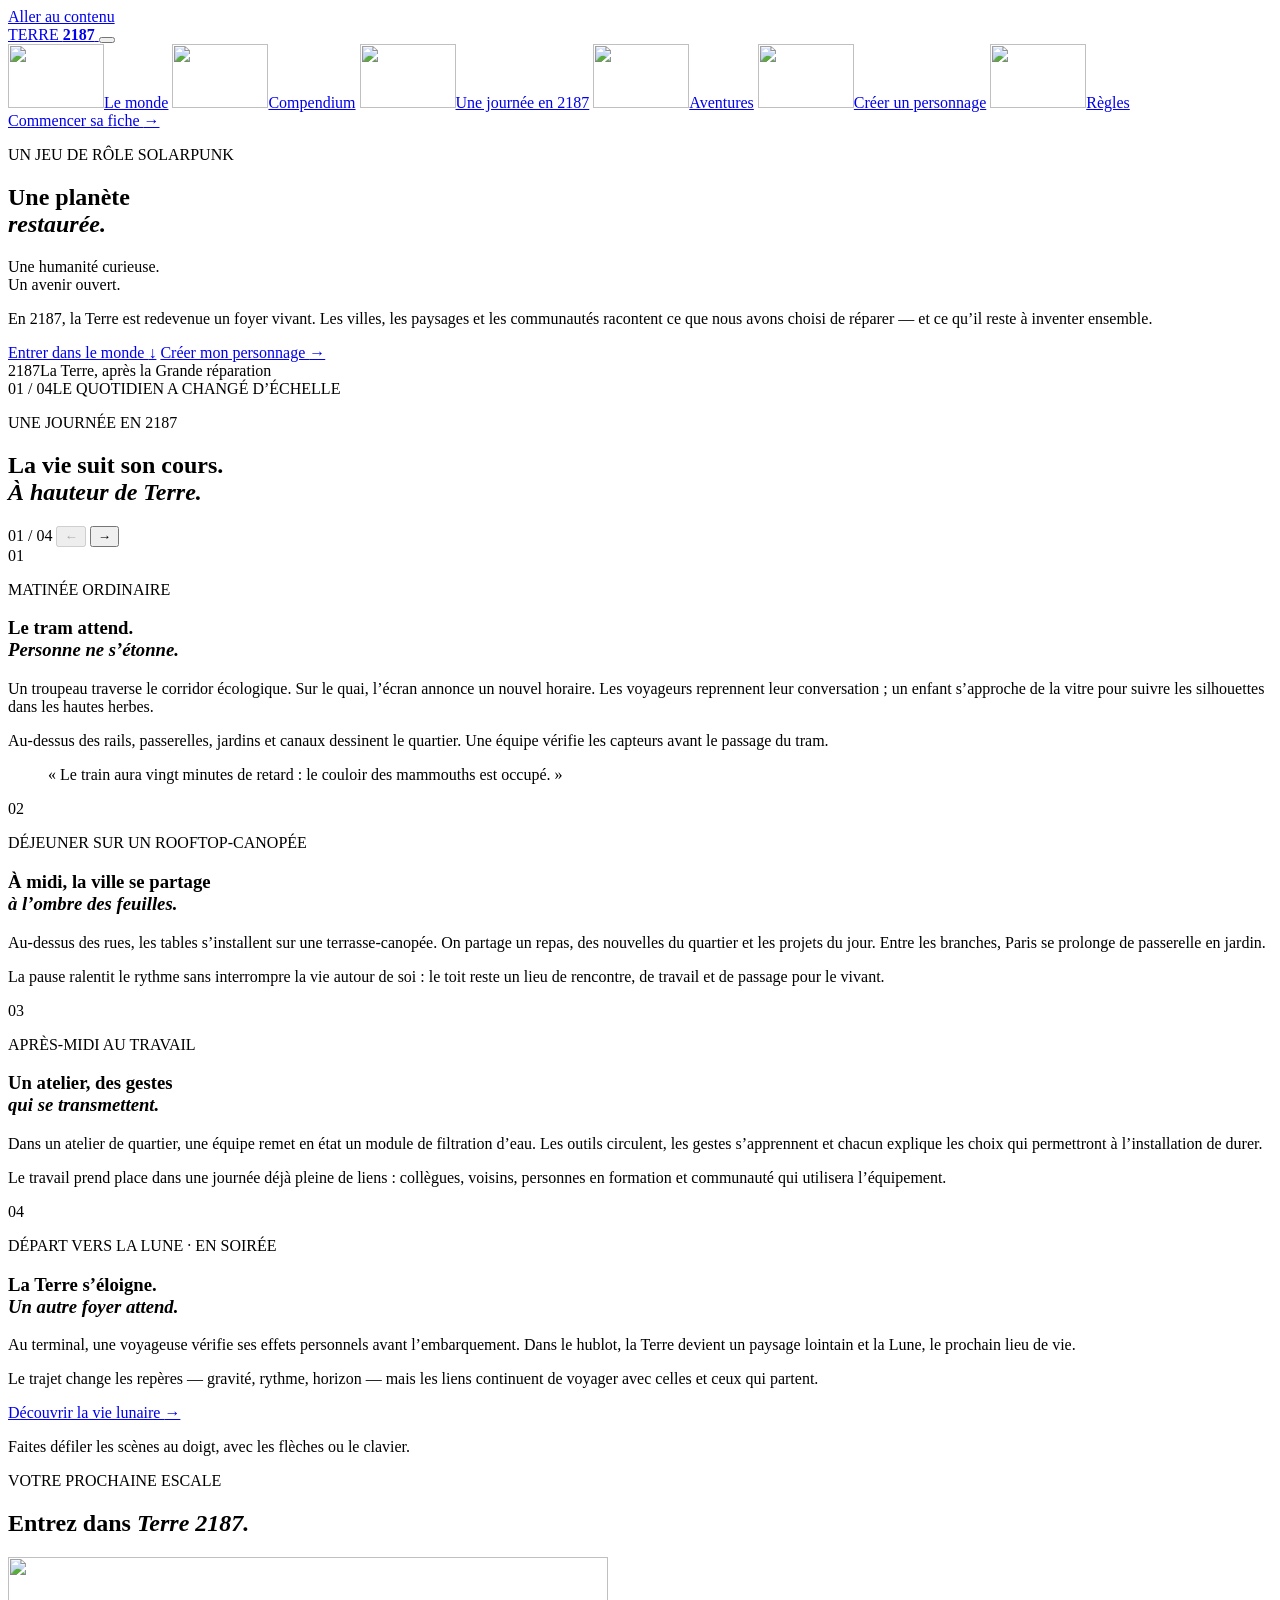
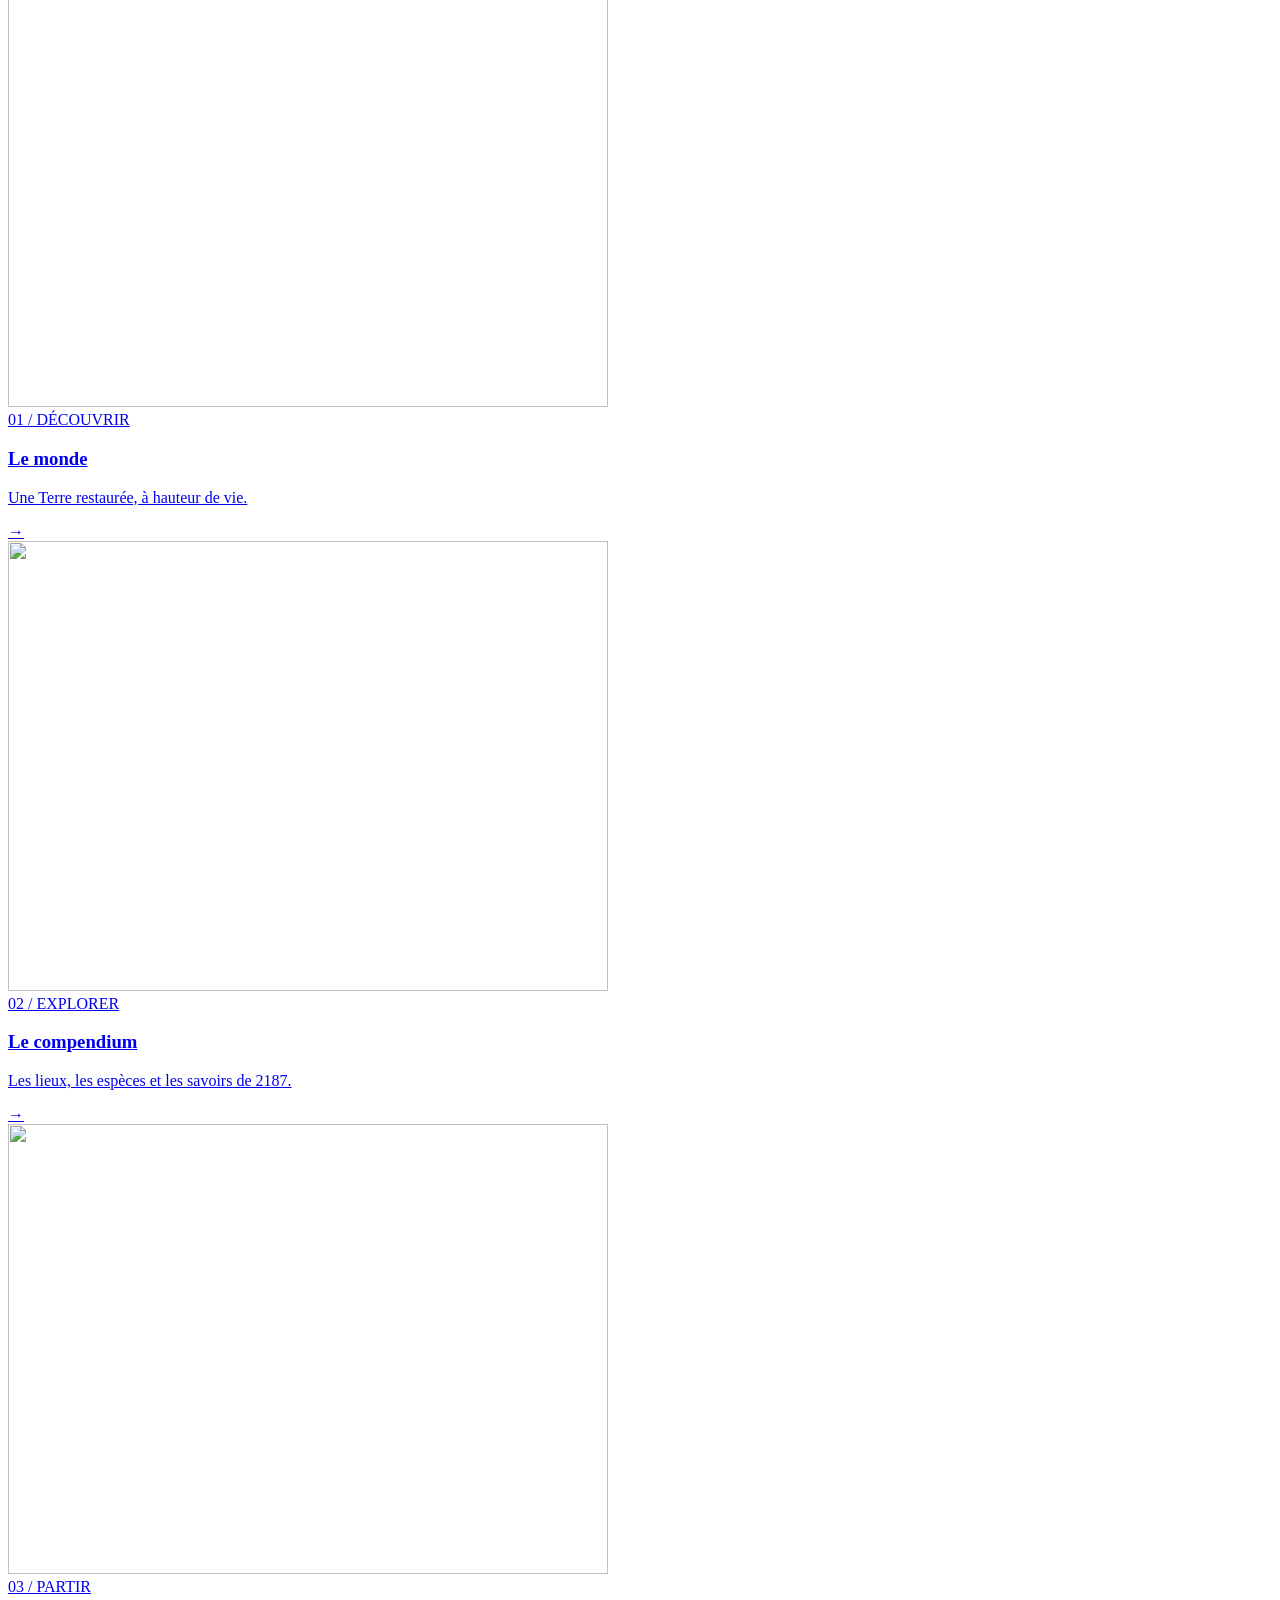
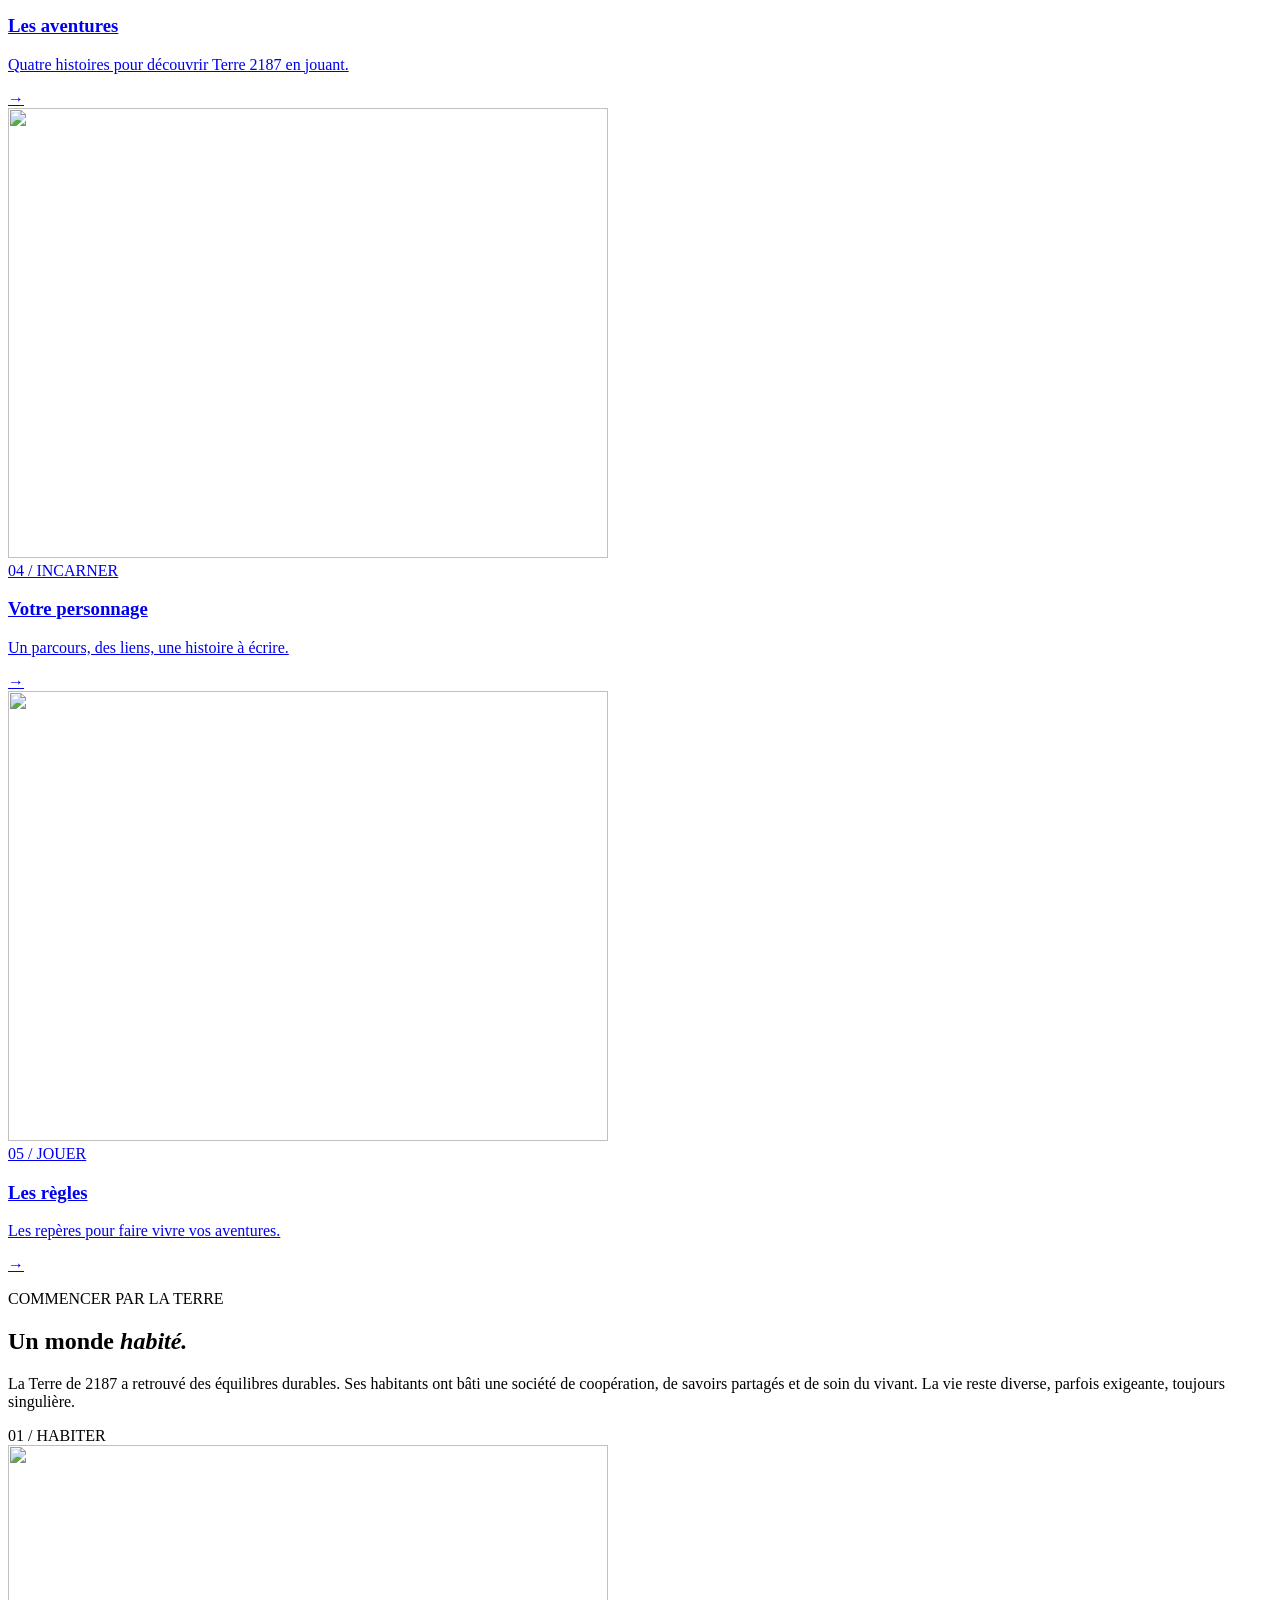
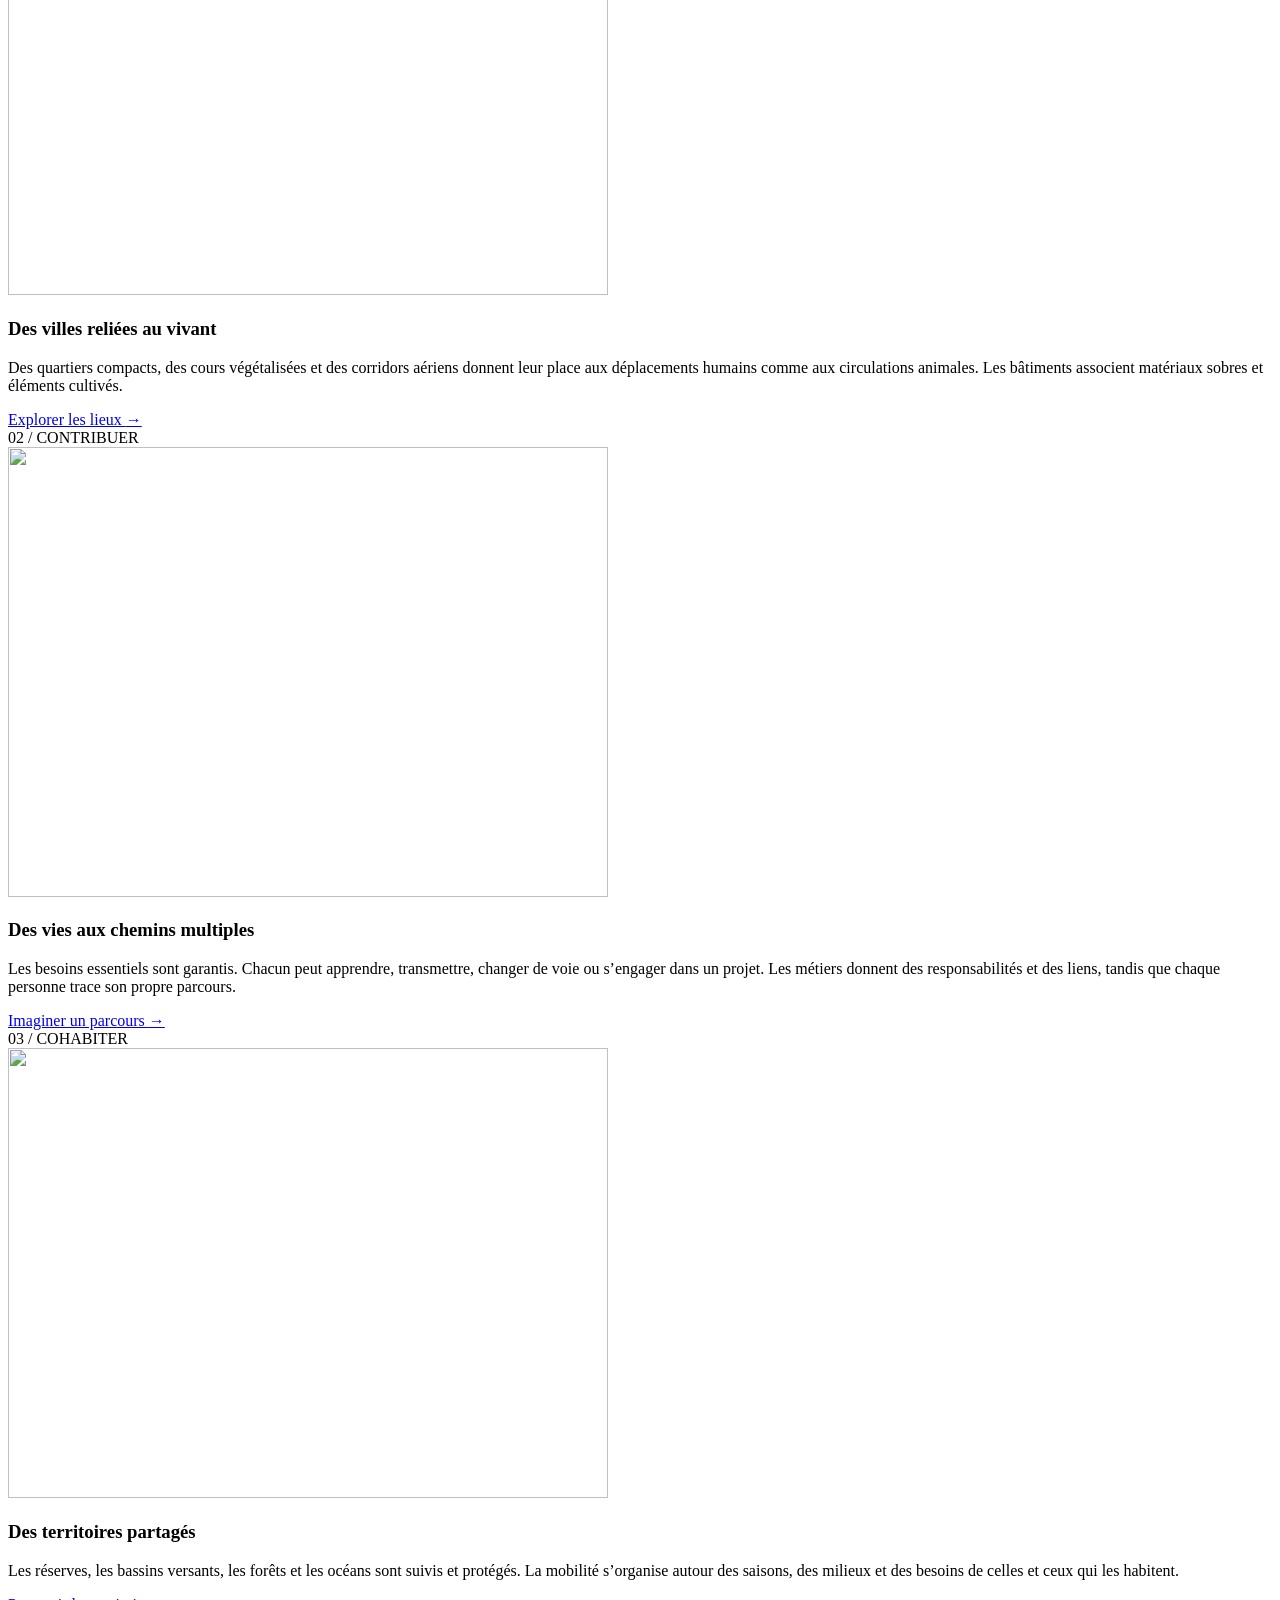
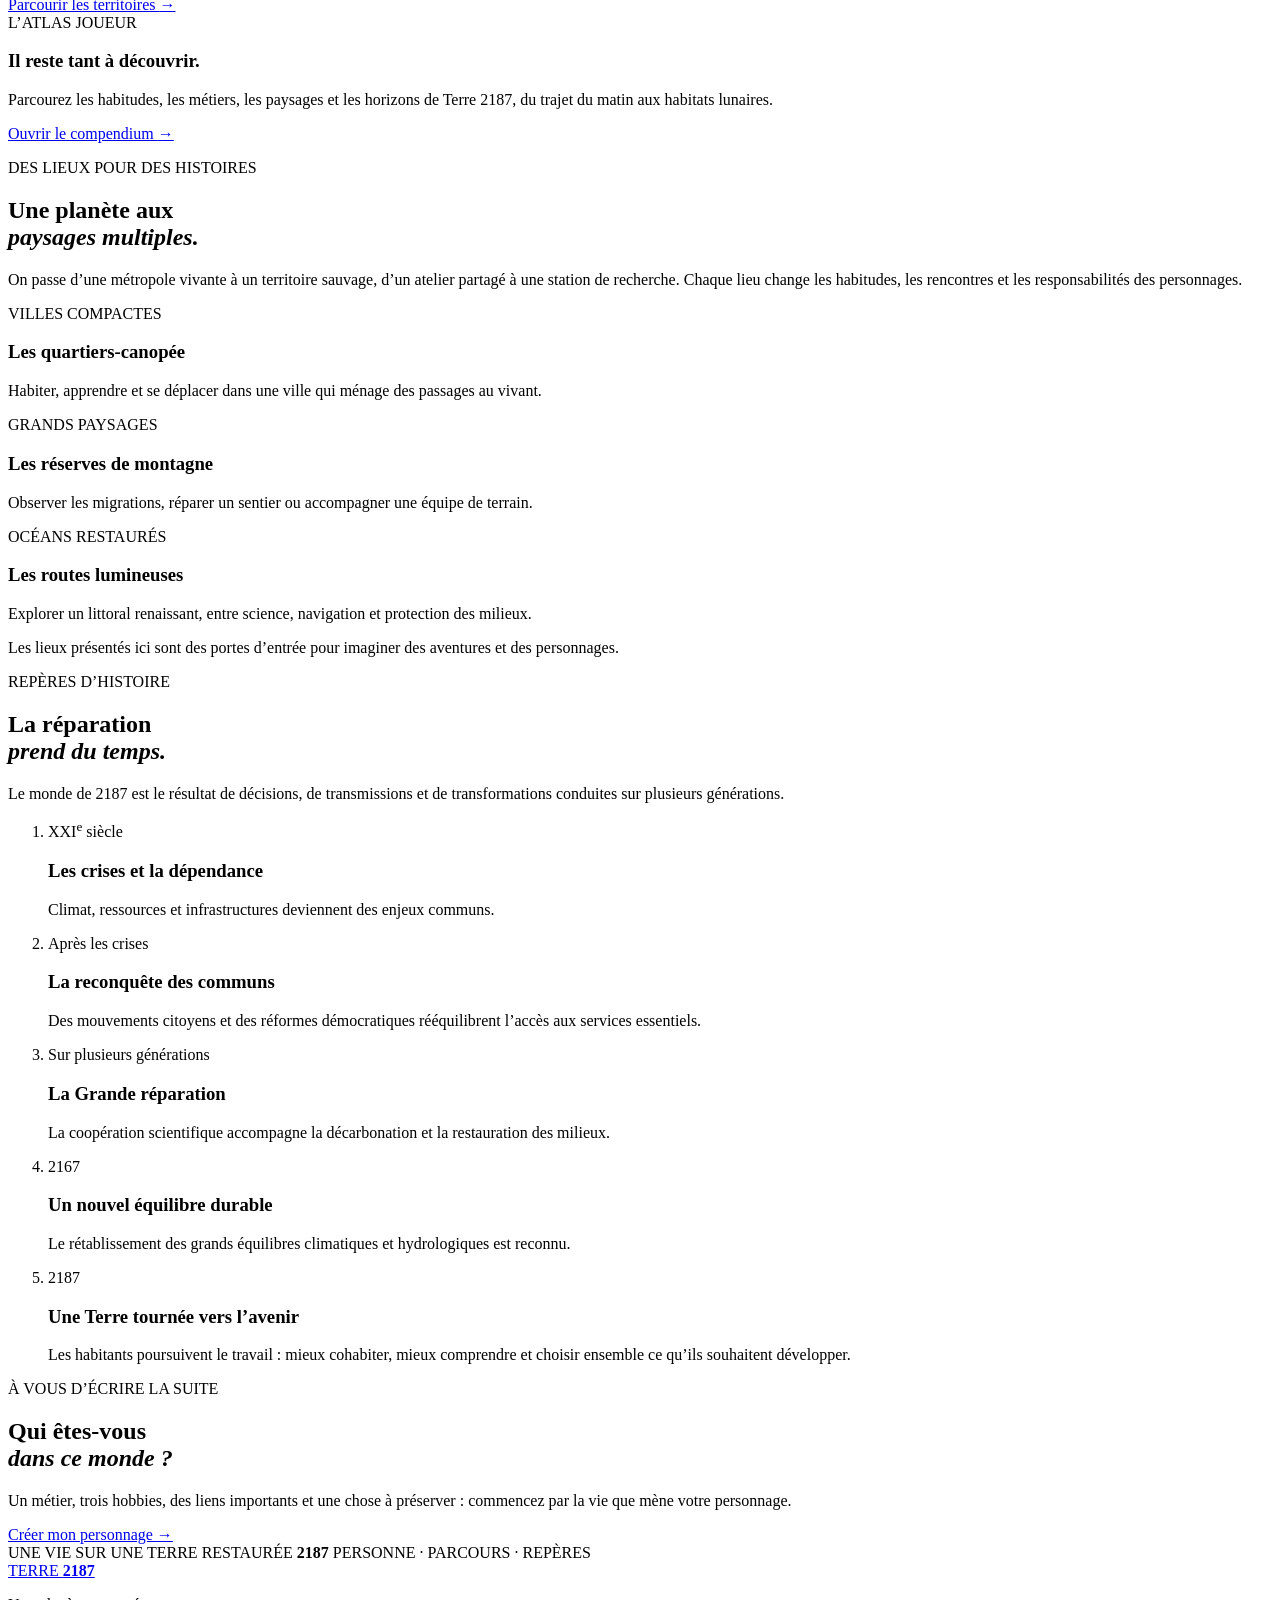
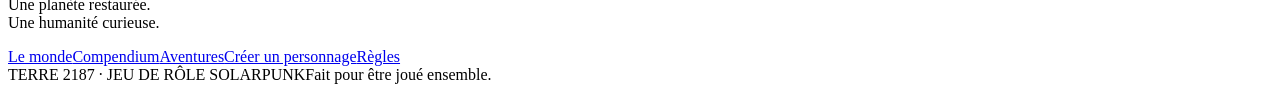
==== index.html @ 5d9b07bd "Ajout initial du site Terre 2187 Ajout initial du site Terre 2187" ====
<!doctype html>
<html lang="fr">
<head>
  <meta charset="utf-8">
  <meta name="viewport" content="width=device-width, initial-scale=1">
  <meta name="theme-color" content="#101713">
  <meta name="description" content="Entrez dans Terre 2187, un jeu de rôle solarpunk sur une Terre restaurée, ses habitants et les histoires qu'ils choisissent d'écrire.">
  <meta property="og:title" content="Terre 2187 — Une Terre restaurée">
  <meta property="og:description" content="Une planète restaurée. Une humanité curieuse. Un avenir ouvert.">
  <meta property="og:type" content="website">
  <meta property="og:image" content="assets/hero-terre-2187.webp">
  <title>Terre 2187 — Une Terre restaurée</title>
  <link rel="icon" href="assets/favicon.svg" type="image/svg+xml">
  <link rel="stylesheet" href="css/site.css">
  <script src="js/site.js" defer></script>
  <script src="js/day-scroll.js" defer></script>
</head>
<body>
  <a class="skip-link" href="#contenu">Aller au contenu</a>
  <header class="site-header">
    <a class="brand" href="index.html" aria-label="Terre 2187, accueil">
      <span class="brand-mark" aria-hidden="true"><i></i><i></i><i></i></span>
      <span class="brand-name">TERRE <b>2187</b></span>
    </a>
    <button class="menu-toggle" aria-expanded="false" aria-controls="main-nav" aria-label="Ouvrir le menu">
      <span></span><span></span>
    </button>
    <nav id="main-nav" class="main-nav" aria-label="Navigation principale">
      <a class="active" href="index.html"><img class="nav-illustration" src="assets/lieux-ville-thumb.webp" alt="" width="96" height="64" decoding="async"><span>Le monde</span></a>
      <a href="compendium.html"><img class="nav-illustration" src="assets/compendium-hero-thumb.webp" alt="" width="96" height="64" decoding="async"><span>Compendium</span></a>
      <a href="#quotidien"><img class="nav-illustration" src="assets/hero-terre-2187-thumb.webp" alt="" width="96" height="64" decoding="async"><span>Une journée en 2187</span></a>
      <a href="aventures.html"><img class="nav-illustration" src="assets/lieux-pyrenees-card.webp" alt="" width="96" height="64" decoding="async"><span>Aventures</span></a>
      <a href="creer.html"><img class="nav-illustration" src="assets/menu-personnages-thumb.webp" alt="" width="96" height="64" decoding="async"><span>Créer un personnage</span></a>
      <a href="regles.html"><img class="nav-illustration" src="assets/menu-regles-thumb.webp" alt="" width="96" height="64" decoding="async"><span>Règles</span></a>
    </nav>
    <a class="header-cta" href="creer.html">Commencer sa fiche <span aria-hidden="true">→</span></a>
  </header>

  <main id="contenu">
    <section class="hero" aria-labelledby="hero-title">
      <div class="hero-image" role="img" aria-label="Un tram attend le passage d'un troupeau dans une ville-jardin de 2187"></div>
      <div class="hero-grain" aria-hidden="true"></div>
      <div class="hero-content page-wrap">
        <p class="eyebrow"><span class="eyebrow-line"></span> UN JEU DE RÔLE SOLARPUNK</p>
        <h1 id="hero-title">Une planète<br><em>restaurée.</em></h1>
        <p class="hero-deck">Une humanité curieuse.<br>Un avenir ouvert.</p>
        <p class="hero-copy">En 2187, la Terre est redevenue un foyer vivant. Les villes, les paysages et les communautés racontent ce que nous avons choisi de réparer — et ce qu’il reste à inventer ensemble.</p>
        <div class="hero-actions">
          <a class="button button-primary" href="#quotidien">Entrer dans le monde <span aria-hidden="true">↓</span></a>
          <a class="button button-quiet" href="creer.html">Créer mon personnage <span aria-hidden="true">→</span></a>
        </div>
        <div class="hero-meta"><span>2187</span><span class="meta-dot"></span><span>La Terre, après la Grande réparation</span></div>
      </div>
      <div class="hero-caption"><span>01 / 04</span><span>LE QUOTIDIEN A CHANGÉ D’ÉCHELLE</span></div>
      <a href="#quotidien" class="scroll-cue" aria-label="Défiler vers l'histoire"><span></span></a>
    </section>


    <section class="day-life-section" id="quotidien" aria-labelledby="day-life-title">
      <div class="page-wrap">
        <div class="day-life-heading">
          <div>
            <p class="eyebrow"><span class="eyebrow-line"></span> UNE JOURNÉE EN 2187</p>
            <h2 id="day-life-title">La vie suit son cours.<br><em>À hauteur de Terre.</em></h2>
          </div>
          <div class="day-scroll-controls" aria-label="Navigation entre les moments de la journée">
            <span class="day-scroll-count" id="daySlideCount" aria-live="polite">01 / 04</span>
            <button class="day-scroll-button" type="button" data-day-prev aria-label="Voir le moment précédent" aria-controls="dayStoryTrack" disabled>←</button>
            <button class="day-scroll-button" type="button" data-day-next aria-label="Voir le moment suivant" aria-controls="dayStoryTrack">→</button>
          </div>
        </div>

        <div class="day-story-track" id="dayStoryTrack" role="region" tabindex="0" aria-label="Quatre moments de vie sur Terre 2187" aria-describedby="dayScrollHelp">
          <article class="day-story-card" data-day-slide>
            <div class="day-story-art"><img src="assets/hero-terre-2187.webp" alt="" loading="lazy" decoding="async"><span class="day-story-number">01</span></div>
            <div class="day-story-copy">
              <p class="day-story-period">MATINÉE ORDINAIRE</p>
              <h3>Le tram attend.<br><em>Personne ne s’étonne.</em></h3>
              <p>Un troupeau traverse le corridor écologique. Sur le quai, l’écran annonce un nouvel horaire. Les voyageurs reprennent leur conversation ; un enfant s’approche de la vitre pour suivre les silhouettes dans les hautes herbes.</p>
              <p>Au-dessus des rails, passerelles, jardins et canaux dessinent le quartier. Une équipe vérifie les capteurs avant le passage du tram.</p>
              <blockquote>« Le train aura vingt minutes de retard : le couloir des mammouths est occupé. »</blockquote>
            </div>
          </article>

          <article class="day-story-card" data-day-slide>
            <div class="day-story-art"><img src="assets/adventures/racines-du-ciel.webp" alt="" loading="lazy" decoding="async"><span class="day-story-number">02</span></div>
            <div class="day-story-copy">
              <p class="day-story-period">DÉJEUNER SUR UN ROOFTOP-CANOPÉE</p>
              <h3>À midi, la ville se partage<br><em>à l’ombre des feuilles.</em></h3>
              <p>Au-dessus des rues, les tables s’installent sur une terrasse-canopée. On partage un repas, des nouvelles du quartier et les projets du jour. Entre les branches, Paris se prolonge de passerelle en jardin.</p>
              <p>La pause ralentit le rythme sans interrompre la vie autour de soi : le toit reste un lieu de rencontre, de travail et de passage pour le vivant.</p>
            </div>
          </article>

          <article class="day-story-card" data-day-slide>
            <div class="day-story-art"><img src="assets/menu-personnages.webp" alt="" loading="lazy" decoding="async"><span class="day-story-number">03</span></div>
            <div class="day-story-copy">
              <p class="day-story-period">APRÈS-MIDI AU TRAVAIL</p>
              <h3>Un atelier, des gestes<br><em>qui se transmettent.</em></h3>
              <p>Dans un atelier de quartier, une équipe remet en état un module de filtration d’eau. Les outils circulent, les gestes s’apprennent et chacun explique les choix qui permettront à l’installation de durer.</p>
              <p>Le travail prend place dans une journée déjà pleine de liens : collègues, voisins, personnes en formation et communauté qui utilisera l’équipement.</p>
            </div>
          </article>

          <article class="day-story-card" data-day-slide>
            <div class="day-story-art"><img src="assets/lieux-lune.webp" alt="" loading="lazy" decoding="async"><span class="day-story-number">04</span></div>
            <div class="day-story-copy">
              <p class="day-story-period">DÉPART VERS LA LUNE · EN SOIRÉE</p>
              <h3>La Terre s’éloigne.<br><em>Un autre foyer attend.</em></h3>
              <p>Au terminal, une voyageuse vérifie ses effets personnels avant l’embarquement. Dans le hublot, la Terre devient un paysage lointain et la Lune, le prochain lieu de vie.</p>
              <p>Le trajet change les repères — gravité, rythme, horizon — mais les liens continuent de voyager avec celles et ceux qui partent.</p>
              <a class="day-story-link" href="compendium.html#lune">Découvrir la vie lunaire <span aria-hidden="true">→</span></a>
            </div>
          </article>
        </div>

        <div class="day-story-footer">
          <div class="day-story-progress" id="dayStoryProgress" role="progressbar" aria-label="Progression dans les moments de la journée" aria-valuemin="1" aria-valuemax="4" aria-valuenow="1" aria-valuetext="Moment 1 sur 4"><span id="dayStoryProgressFill"></span></div>
          <p id="dayScrollHelp" class="day-story-help">Faites défiler les scènes au doigt, avec les flèches ou le clavier.</p>
        </div>
      </div>
    </section>


    <section class="explore-menu" id="explorer" aria-labelledby="explore-title">
      <div class="page-wrap">
        <div class="explore-heading"><p class="eyebrow"><span class="eyebrow-line"></span> VOTRE PROCHAINE ESCALE</p><h2 id="explore-title">Entrez dans <em>Terre 2187.</em></h2></div>
        <nav class="explore-grid" aria-label="Explorer Terre 2187">
          <a class="explore-card" href="index.html#terre"><div class="explore-art"><img src="assets/lieux-ville-card.webp" alt="" width="600" height="450" loading="lazy" decoding="async"></div><div class="explore-copy"><span class="card-kicker">01 / DÉCOUVRIR</span><h3>Le monde</h3><p>Une Terre restaurée, à hauteur de vie.</p><span class="explore-arrow" aria-hidden="true">→</span></div></a>
          <a class="explore-card" href="compendium.html"><div class="explore-art"><img src="assets/compendium-hero-card.webp" alt="" width="600" height="450" loading="lazy" decoding="async"></div><div class="explore-copy"><span class="card-kicker">02 / EXPLORER</span><h3>Le compendium</h3><p>Les lieux, les espèces et les savoirs de 2187.</p><span class="explore-arrow" aria-hidden="true">→</span></div></a>
          <a class="explore-card" href="aventures.html"><div class="explore-art"><img src="assets/lieux-pyrenees-card.webp" alt="" width="600" height="450" loading="lazy" decoding="async"></div><div class="explore-copy"><span class="card-kicker">03 / PARTIR</span><h3>Les aventures</h3><p>Quatre histoires pour découvrir Terre 2187 en jouant.</p><span class="explore-arrow" aria-hidden="true">→</span></div></a>
          <a class="explore-card" href="creer.html"><div class="explore-art"><img src="assets/menu-personnages-card.webp" alt="" width="600" height="450" loading="lazy" decoding="async"></div><div class="explore-copy"><span class="card-kicker">04 / INCARNER</span><h3>Votre personnage</h3><p>Un parcours, des liens, une histoire à écrire.</p><span class="explore-arrow" aria-hidden="true">→</span></div></a>
          <a class="explore-card" href="regles.html"><div class="explore-art"><img src="assets/menu-regles-card.webp" alt="" width="600" height="450" loading="lazy" decoding="async"></div><div class="explore-copy"><span class="card-kicker">05 / JOUER</span><h3>Les règles</h3><p>Les repères pour faire vivre vos aventures.</p><span class="explore-arrow" aria-hidden="true">→</span></div></a>
        </nav>
      </div>
    </section>


    <section class="world-section section-dark" id="terre">
      <div class="page-wrap">
        <div class="section-heading">
          <div>
            <p class="eyebrow"><span class="eyebrow-line"></span> COMMENCER PAR LA TERRE</p>
            <h2>Un monde <em>habité.</em></h2>
          </div>
          <p class="section-intro">La Terre de 2187 a retrouvé des équilibres durables. Ses habitants ont bâti une société de coopération, de savoirs partagés et de soin du vivant. La vie reste diverse, parfois exigeante, toujours singulière.</p>
        </div>
        <div class="world-grid">
          <article class="world-card">
            <span class="card-kicker">01 / HABITER</span>
            <div class="world-illustration"><img src="assets/lieux-ville-card.webp" alt="" width="600" height="450" loading="lazy" decoding="async"></div>
            <h3>Des villes reliées au vivant</h3>
            <p>Des quartiers compacts, des cours végétalisées et des corridors aériens donnent leur place aux déplacements humains comme aux circulations animales. Les bâtiments associent matériaux sobres et éléments cultivés.</p>
            <a href="#lieux" class="card-link" aria-label="Voir les lieux de vie">Explorer les lieux <span aria-hidden="true">→</span></a>
          </article>
          <article class="world-card">
            <span class="card-kicker">02 / CONTRIBUER</span>
            <div class="world-illustration"><img src="assets/menu-personnages-card.webp" alt="" width="600" height="450" loading="lazy" decoding="async"></div>
            <h3>Des vies aux chemins multiples</h3>
            <p>Les besoins essentiels sont garantis. Chacun peut apprendre, transmettre, changer de voie ou s’engager dans un projet. Les métiers donnent des responsabilités et des liens, tandis que chaque personne trace son propre parcours.</p>
            <a href="creer.html#identite" class="card-link">Imaginer un parcours <span aria-hidden="true">→</span></a>
          </article>
          <article class="world-card">
            <span class="card-kicker">03 / COHABITER</span>
            <div class="world-illustration"><img src="assets/lieux-pyrenees-card.webp" alt="" width="600" height="450" loading="lazy" decoding="async"></div>
            <h3>Des territoires partagés</h3>
            <p>Les réserves, les bassins versants, les forêts et les océans sont suivis et protégés. La mobilité s’organise autour des saisons, des milieux et des besoins de celles et ceux qui les habitent.</p>
            <a href="#lieux" class="card-link">Parcourir les territoires <span aria-hidden="true">→</span></a>
          </article>
        </div>
        <div class="atlas-teaser">
          <div><span class="card-kicker">L’ATLAS JOUEUR</span><h3>Il reste tant à découvrir.</h3><p>Parcourez les habitudes, les métiers, les paysages et les horizons de Terre 2187, du trajet du matin aux habitats lunaires.</p></div>
          <a class="button button-primary" href="compendium.html">Ouvrir le compendium <span aria-hidden="true">→</span></a>
        </div>
      </div>
    </section>

    <section class="day-section" id="lieux">
      <div class="page-wrap">
        <div class="section-heading section-heading-light">
          <div>
            <p class="eyebrow"><span class="eyebrow-line"></span> DES LIEUX POUR DES HISTOIRES</p>
            <h2>Une planète aux<br><em>paysages multiples.</em></h2>
          </div>
          <p class="section-intro">On passe d’une métropole vivante à un territoire sauvage, d’un atelier partagé à une station de recherche. Chaque lieu change les habitudes, les rencontres et les responsabilités des personnages.</p>
        </div>
        <div class="place-grid">
          <article class="place-card place-city">
            <div class="place-art" aria-hidden="true"><span class="sun-disc"></span><span class="tower tower-one"></span><span class="tower tower-two"></span><span class="canopy canopy-one"></span><span class="canopy canopy-two"></span></div>
            <div class="place-content"><span class="card-kicker">VILLES COMPACTES</span><h3>Les quartiers-canopée</h3><p>Habiter, apprendre et se déplacer dans une ville qui ménage des passages au vivant.</p></div>
          </article>
          <article class="place-card place-mountain">
            <div class="place-art" aria-hidden="true"><span class="mountain mountain-back"></span><span class="mountain mountain-front"></span><span class="trail"></span></div>
            <div class="place-content"><span class="card-kicker">GRANDS PAYSAGES</span><h3>Les réserves de montagne</h3><p>Observer les migrations, réparer un sentier ou accompagner une équipe de terrain.</p></div>
          </article>
          <article class="place-card place-ocean">
            <div class="place-art" aria-hidden="true"><span class="moon"></span><span class="wave wave-one"></span><span class="wave wave-two"></span><span class="wave wave-three"></span></div>
            <div class="place-content"><span class="card-kicker">OCÉANS RESTAURÉS</span><h3>Les routes lumineuses</h3><p>Explorer un littoral renaissant, entre science, navigation et protection des milieux.</p></div>
          </article>
        </div>
        <p class="caption-small">Les lieux présentés ici sont des portes d’entrée pour imaginer des aventures et des personnages.</p>
      </div>
    </section>

    <section class="timeline-section">
      <div class="page-wrap timeline-layout">
        <div class="timeline-heading">
          <p class="eyebrow"><span class="eyebrow-line"></span> REPÈRES D’HISTOIRE</p>
          <h2>La réparation<br><em>prend du temps.</em></h2>
          <p>Le monde de 2187 est le résultat de décisions, de transmissions et de transformations conduites sur plusieurs générations.</p>
        </div>
        <ol class="timeline">
          <li><span class="timeline-year">XXI<sup>e</sup> siècle</span><div><h3>Les crises et la dépendance</h3><p>Climat, ressources et infrastructures deviennent des enjeux communs.</p></div></li>
          <li><span class="timeline-year">Après les crises</span><div><h3>La reconquête des communs</h3><p>Des mouvements citoyens et des réformes démocratiques rééquilibrent l’accès aux services essentiels.</p></div></li>
          <li><span class="timeline-year">Sur plusieurs générations</span><div><h3>La Grande réparation</h3><p>La coopération scientifique accompagne la décarbonation et la restauration des milieux.</p></div></li>
          <li><span class="timeline-year">2167</span><div><h3>Un nouvel équilibre durable</h3><p>Le rétablissement des grands équilibres climatiques et hydrologiques est reconnu.</p></div></li>
          <li class="timeline-current"><span class="timeline-year">2187</span><div><h3>Une Terre tournée vers l’avenir</h3><p>Les habitants poursuivent le travail : mieux cohabiter, mieux comprendre et choisir ensemble ce qu’ils souhaitent développer.</p></div></li>
        </ol>
      </div>
    </section>

    <section class="character-teaser">
      <div class="teaser-glow" aria-hidden="true"></div>
      <div class="page-wrap teaser-layout">
        <div>
          <p class="eyebrow"><span class="eyebrow-line"></span> À VOUS D’ÉCRIRE LA SUITE</p>
          <h2>Qui êtes-vous<br><em>dans ce monde ?</em></h2>
          <p class="section-intro">Un métier, trois hobbies, des liens importants et une chose à préserver : commencez par la vie que mène votre personnage.</p>
          <a class="button button-primary" href="creer.html">Créer mon personnage <span aria-hidden="true">→</span></a>
        </div>
        <div class="teaser-stamp" aria-label="Terre 2187, dossier personnel">
          <span class="stamp-ring">UNE VIE SUR UNE TERRE RESTAURÉE</span>
          <strong>2187</strong>
          <span class="stamp-sub">PERSONNE · PARCOURS · REPÈRES</span>
        </div>
      </div>
    </section>
  </main>

  <footer class="site-footer">
    <div class="page-wrap footer-main">
      <a class="brand" href="index.html"><span class="brand-mark" aria-hidden="true"><i></i><i></i><i></i></span><span class="brand-name">TERRE <b>2187</b></span></a>
      <p>Une planète restaurée.<br>Une humanité curieuse.</p>
      <nav aria-label="Navigation de pied de page"><a href="index.html">Le monde</a><a href="compendium.html">Compendium</a><a href="aventures.html">Aventures</a><a href="creer.html">Créer un personnage</a><a href="regles.html">Règles</a></nav>
    </div>
    <div class="page-wrap footer-bottom"><span>TERRE 2187 · JEU DE RÔLE SOLARPUNK</span><span>Fait pour être joué ensemble.</span></div>
  </footer>
</body>
</html>
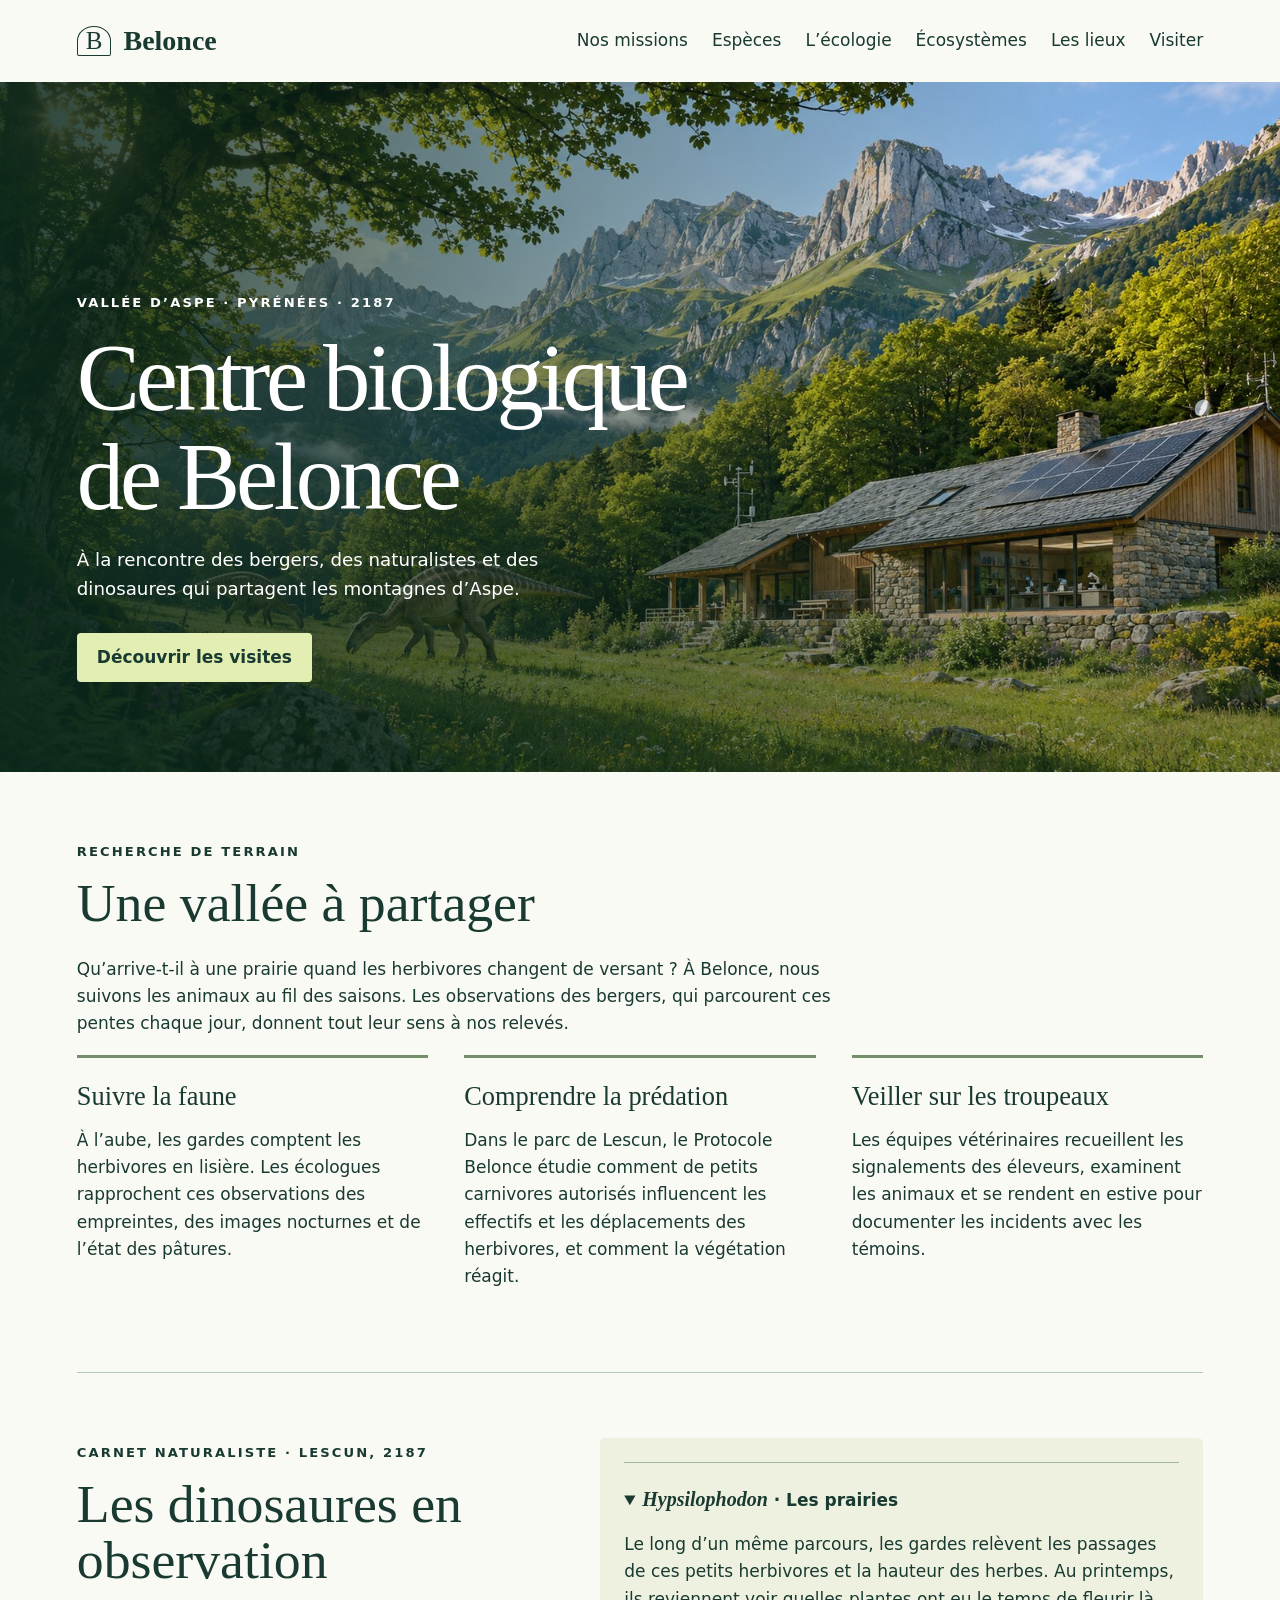
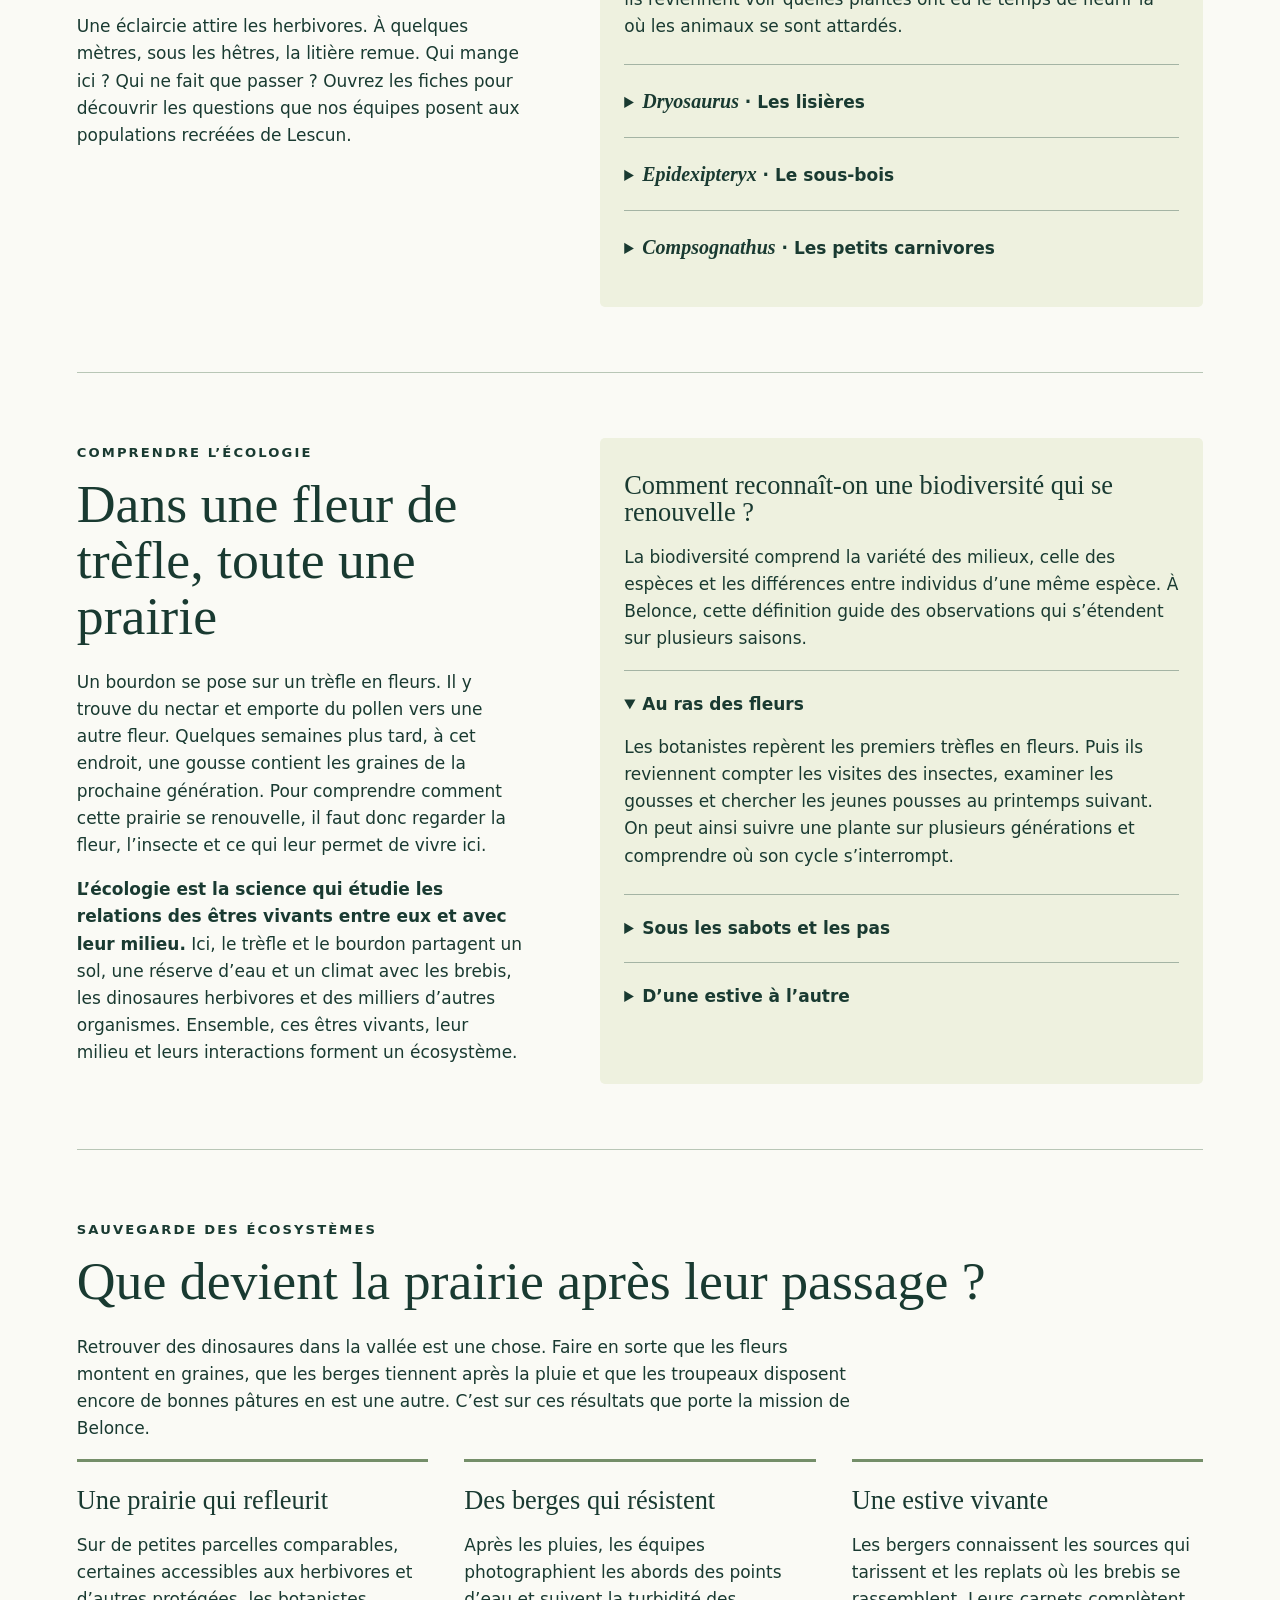
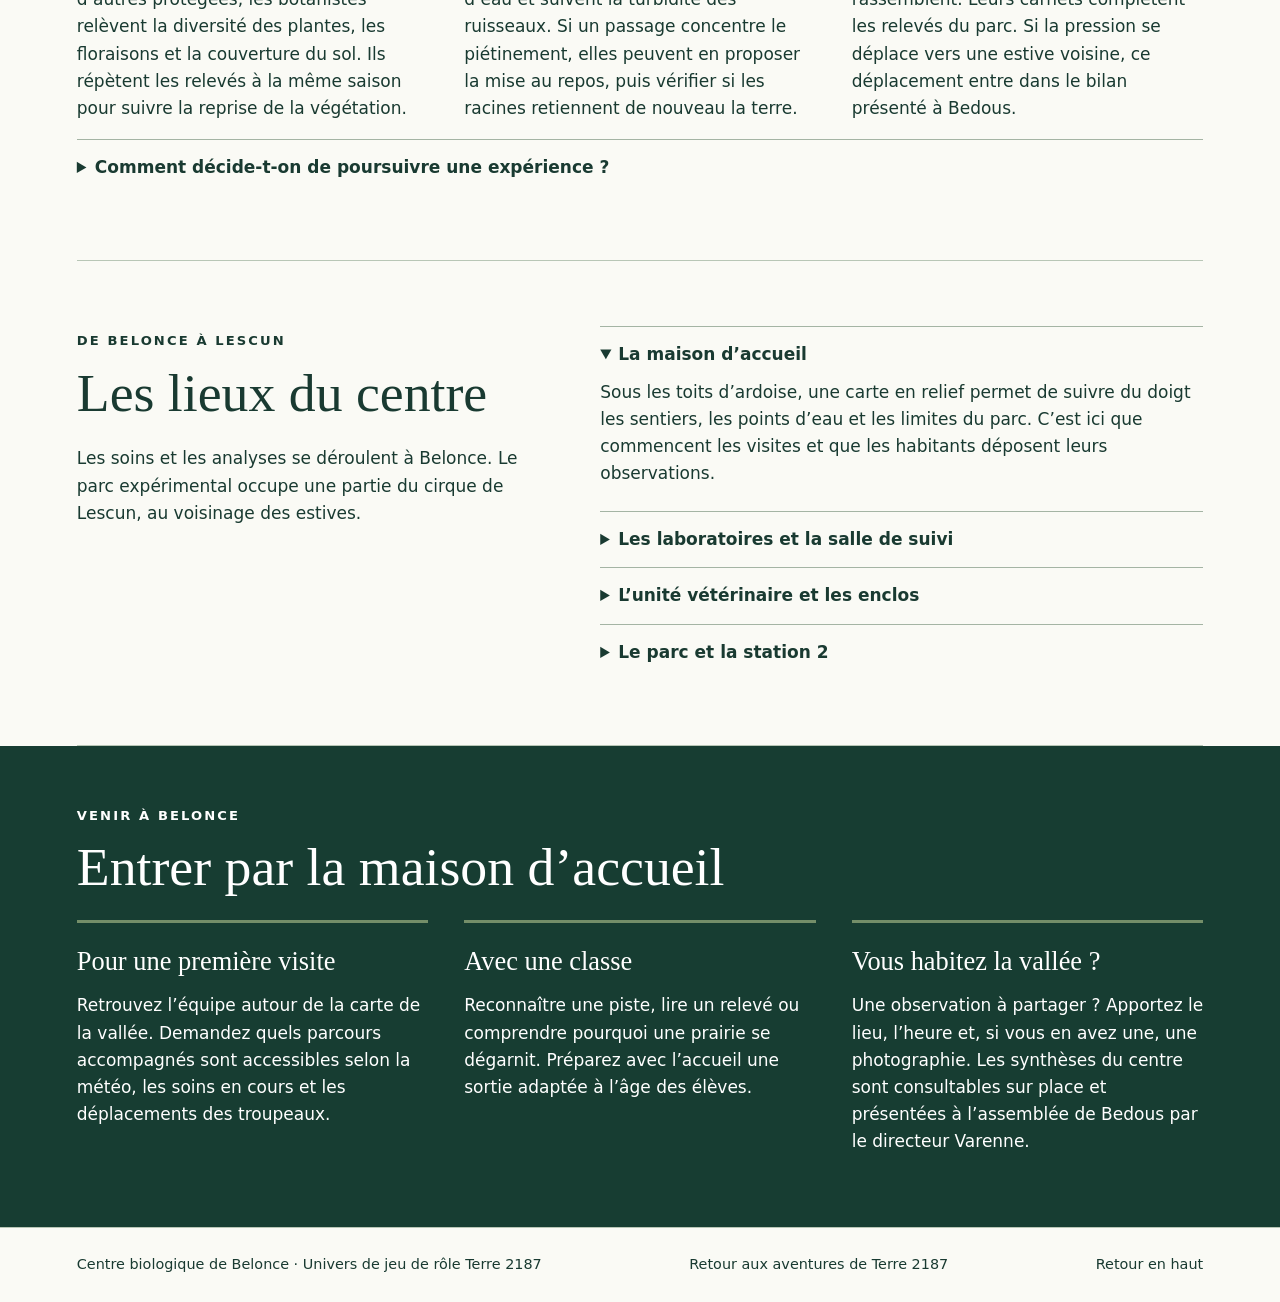
==== commit bf705f30: "site promo centre belonce" ====
--- a/index.html
+++ b/index.html
@@ -1,249 +1,20 @@
-<!doctype html>
-<html lang="fr">
-<head>
-  <meta charset="utf-8">
-  <meta name="viewport" content="width=device-width, initial-scale=1">
-  <meta name="theme-color" content="#101713">
-  <meta name="description" content="Entrez dans Terre 2187, un jeu de rôle solarpunk sur une Terre restaurée, ses habitants et les histoires qu'ils choisissent d'écrire.">
-  <meta property="og:title" content="Terre 2187 — Une Terre restaurée">
-  <meta property="og:description" content="Une planète restaurée. Une humanité curieuse. Un avenir ouvert.">
-  <meta property="og:type" content="website">
-  <meta property="og:image" content="assets/hero-terre-2187.webp">
-  <title>Terre 2187 — Une Terre restaurée</title>
-  <link rel="icon" href="assets/favicon.svg" type="image/svg+xml">
-  <link rel="stylesheet" href="css/site.css">
-  <script src="js/site.js" defer></script>
-  <script src="js/day-scroll.js" defer></script>
-</head>
-<body>
-  <a class="skip-link" href="#contenu">Aller au contenu</a>
-  <header class="site-header">
-    <a class="brand" href="index.html" aria-label="Terre 2187, accueil">
-      <span class="brand-mark" aria-hidden="true"><i></i><i></i><i></i></span>
-      <span class="brand-name">TERRE <b>2187</b></span>
-    </a>
-    <button class="menu-toggle" aria-expanded="false" aria-controls="main-nav" aria-label="Ouvrir le menu">
-      <span></span><span></span>
-    </button>
-    <nav id="main-nav" class="main-nav" aria-label="Navigation principale">
-      <a class="active" href="index.html"><img class="nav-illustration" src="assets/lieux-ville-thumb.webp" alt="" width="96" height="64" decoding="async"><span>Le monde</span></a>
-      <a href="compendium.html"><img class="nav-illustration" src="assets/compendium-hero-thumb.webp" alt="" width="96" height="64" decoding="async"><span>Compendium</span></a>
-      <a href="#quotidien"><img class="nav-illustration" src="assets/hero-terre-2187-thumb.webp" alt="" width="96" height="64" decoding="async"><span>Une journée en 2187</span></a>
-      <a href="aventures.html"><img class="nav-illustration" src="assets/lieux-pyrenees-card.webp" alt="" width="96" height="64" decoding="async"><span>Aventures</span></a>
-      <a href="creer.html"><img class="nav-illustration" src="assets/menu-personnages-thumb.webp" alt="" width="96" height="64" decoding="async"><span>Créer un personnage</span></a>
-      <a href="regles.html"><img class="nav-illustration" src="assets/menu-regles-thumb.webp" alt="" width="96" height="64" decoding="async"><span>Règles</span></a>
-    </nav>
-    <a class="header-cta" href="creer.html">Commencer sa fiche <span aria-hidden="true">→</span></a>
-  </header>
-
-  <main id="contenu">
-    <section class="hero" aria-labelledby="hero-title">
-      <div class="hero-image" role="img" aria-label="Un tram attend le passage d'un troupeau dans une ville-jardin de 2187"></div>
-      <div class="hero-grain" aria-hidden="true"></div>
-      <div class="hero-content page-wrap">
-        <p class="eyebrow"><span class="eyebrow-line"></span> UN JEU DE RÔLE SOLARPUNK</p>
-        <h1 id="hero-title">Une planète<br><em>restaurée.</em></h1>
-        <p class="hero-deck">Une humanité curieuse.<br>Un avenir ouvert.</p>
-        <p class="hero-copy">En 2187, la Terre est redevenue un foyer vivant. Les villes, les paysages et les communautés racontent ce que nous avons choisi de réparer — et ce qu’il reste à inventer ensemble.</p>
-        <div class="hero-actions">
-          <a class="button button-primary" href="#quotidien">Entrer dans le monde <span aria-hidden="true">↓</span></a>
-          <a class="button button-quiet" href="creer.html">Créer mon personnage <span aria-hidden="true">→</span></a>
-        </div>
-        <div class="hero-meta"><span>2187</span><span class="meta-dot"></span><span>La Terre, après la Grande réparation</span></div>
-      </div>
-      <div class="hero-caption"><span>01 / 04</span><span>LE QUOTIDIEN A CHANGÉ D’ÉCHELLE</span></div>
-      <a href="#quotidien" class="scroll-cue" aria-label="Défiler vers l'histoire"><span></span></a>
-    </section>
-
-
-    <section class="day-life-section" id="quotidien" aria-labelledby="day-life-title">
-      <div class="page-wrap">
-        <div class="day-life-heading">
-          <div>
-            <p class="eyebrow"><span class="eyebrow-line"></span> UNE JOURNÉE EN 2187</p>
-            <h2 id="day-life-title">La vie suit son cours.<br><em>À hauteur de Terre.</em></h2>
-          </div>
-          <div class="day-scroll-controls" aria-label="Navigation entre les moments de la journée">
-            <span class="day-scroll-count" id="daySlideCount" aria-live="polite">01 / 04</span>
-            <button class="day-scroll-button" type="button" data-day-prev aria-label="Voir le moment précédent" aria-controls="dayStoryTrack" disabled>←</button>
-            <button class="day-scroll-button" type="button" data-day-next aria-label="Voir le moment suivant" aria-controls="dayStoryTrack">→</button>
-          </div>
-        </div>
-
-        <div class="day-story-track" id="dayStoryTrack" role="region" tabindex="0" aria-label="Quatre moments de vie sur Terre 2187" aria-describedby="dayScrollHelp">
-          <article class="day-story-card" data-day-slide>
-            <div class="day-story-art"><img src="assets/hero-terre-2187.webp" alt="" loading="lazy" decoding="async"><span class="day-story-number">01</span></div>
-            <div class="day-story-copy">
-              <p class="day-story-period">MATINÉE ORDINAIRE</p>
-              <h3>Le tram attend.<br><em>Personne ne s’étonne.</em></h3>
-              <p>Un troupeau traverse le corridor écologique. Sur le quai, l’écran annonce un nouvel horaire. Les voyageurs reprennent leur conversation ; un enfant s’approche de la vitre pour suivre les silhouettes dans les hautes herbes.</p>
-              <p>Au-dessus des rails, passerelles, jardins et canaux dessinent le quartier. Une équipe vérifie les capteurs avant le passage du tram.</p>
-              <blockquote>« Le train aura vingt minutes de retard : le couloir des mammouths est occupé. »</blockquote>
-            </div>
-          </article>
-
-          <article class="day-story-card" data-day-slide>
-            <div class="day-story-art"><img src="assets/adventures/racines-du-ciel.webp" alt="" loading="lazy" decoding="async"><span class="day-story-number">02</span></div>
-            <div class="day-story-copy">
-              <p class="day-story-period">DÉJEUNER SUR UN ROOFTOP-CANOPÉE</p>
-              <h3>À midi, la ville se partage<br><em>à l’ombre des feuilles.</em></h3>
-              <p>Au-dessus des rues, les tables s’installent sur une terrasse-canopée. On partage un repas, des nouvelles du quartier et les projets du jour. Entre les branches, Paris se prolonge de passerelle en jardin.</p>
-              <p>La pause ralentit le rythme sans interrompre la vie autour de soi : le toit reste un lieu de rencontre, de travail et de passage pour le vivant.</p>
-            </div>
-          </article>
-
-          <article class="day-story-card" data-day-slide>
-            <div class="day-story-art"><img src="assets/menu-personnages.webp" alt="" loading="lazy" decoding="async"><span class="day-story-number">03</span></div>
-            <div class="day-story-copy">
-              <p class="day-story-period">APRÈS-MIDI AU TRAVAIL</p>
-              <h3>Un atelier, des gestes<br><em>qui se transmettent.</em></h3>
-              <p>Dans un atelier de quartier, une équipe remet en état un module de filtration d’eau. Les outils circulent, les gestes s’apprennent et chacun explique les choix qui permettront à l’installation de durer.</p>
-              <p>Le travail prend place dans une journée déjà pleine de liens : collègues, voisins, personnes en formation et communauté qui utilisera l’équipement.</p>
-            </div>
-          </article>
-
-          <article class="day-story-card" data-day-slide>
-            <div class="day-story-art"><img src="assets/lieux-lune.webp" alt="" loading="lazy" decoding="async"><span class="day-story-number">04</span></div>
-            <div class="day-story-copy">
-              <p class="day-story-period">DÉPART VERS LA LUNE · EN SOIRÉE</p>
-              <h3>La Terre s’éloigne.<br><em>Un autre foyer attend.</em></h3>
-              <p>Au terminal, une voyageuse vérifie ses effets personnels avant l’embarquement. Dans le hublot, la Terre devient un paysage lointain et la Lune, le prochain lieu de vie.</p>
-              <p>Le trajet change les repères — gravité, rythme, horizon — mais les liens continuent de voyager avec celles et ceux qui partent.</p>
-              <a class="day-story-link" href="compendium.html#lune">Découvrir la vie lunaire <span aria-hidden="true">→</span></a>
-            </div>
-          </article>
-        </div>
-
-        <div class="day-story-footer">
-          <div class="day-story-progress" id="dayStoryProgress" role="progressbar" aria-label="Progression dans les moments de la journée" aria-valuemin="1" aria-valuemax="4" aria-valuenow="1" aria-valuetext="Moment 1 sur 4"><span id="dayStoryProgressFill"></span></div>
-          <p id="dayScrollHelp" class="day-story-help">Faites défiler les scènes au doigt, avec les flèches ou le clavier.</p>
-        </div>
-      </div>
-    </section>
-
-
-    <section class="explore-menu" id="explorer" aria-labelledby="explore-title">
-      <div class="page-wrap">
-        <div class="explore-heading"><p class="eyebrow"><span class="eyebrow-line"></span> VOTRE PROCHAINE ESCALE</p><h2 id="explore-title">Entrez dans <em>Terre 2187.</em></h2></div>
-        <nav class="explore-grid" aria-label="Explorer Terre 2187">
-          <a class="explore-card" href="index.html#terre"><div class="explore-art"><img src="assets/lieux-ville-card.webp" alt="" width="600" height="450" loading="lazy" decoding="async"></div><div class="explore-copy"><span class="card-kicker">01 / DÉCOUVRIR</span><h3>Le monde</h3><p>Une Terre restaurée, à hauteur de vie.</p><span class="explore-arrow" aria-hidden="true">→</span></div></a>
-          <a class="explore-card" href="compendium.html"><div class="explore-art"><img src="assets/compendium-hero-card.webp" alt="" width="600" height="450" loading="lazy" decoding="async"></div><div class="explore-copy"><span class="card-kicker">02 / EXPLORER</span><h3>Le compendium</h3><p>Les lieux, les espèces et les savoirs de 2187.</p><span class="explore-arrow" aria-hidden="true">→</span></div></a>
-          <a class="explore-card" href="aventures.html"><div class="explore-art"><img src="assets/lieux-pyrenees-card.webp" alt="" width="600" height="450" loading="lazy" decoding="async"></div><div class="explore-copy"><span class="card-kicker">03 / PARTIR</span><h3>Les aventures</h3><p>Quatre histoires pour découvrir Terre 2187 en jouant.</p><span class="explore-arrow" aria-hidden="true">→</span></div></a>
-          <a class="explore-card" href="creer.html"><div class="explore-art"><img src="assets/menu-personnages-card.webp" alt="" width="600" height="450" loading="lazy" decoding="async"></div><div class="explore-copy"><span class="card-kicker">04 / INCARNER</span><h3>Votre personnage</h3><p>Un parcours, des liens, une histoire à écrire.</p><span class="explore-arrow" aria-hidden="true">→</span></div></a>
-          <a class="explore-card" href="regles.html"><div class="explore-art"><img src="assets/menu-regles-card.webp" alt="" width="600" height="450" loading="lazy" decoding="async"></div><div class="explore-copy"><span class="card-kicker">05 / JOUER</span><h3>Les règles</h3><p>Les repères pour faire vivre vos aventures.</p><span class="explore-arrow" aria-hidden="true">→</span></div></a>
-        </nav>
-      </div>
-    </section>
-
-
-    <section class="world-section section-dark" id="terre">
-      <div class="page-wrap">
-        <div class="section-heading">
-          <div>
-            <p class="eyebrow"><span class="eyebrow-line"></span> COMMENCER PAR LA TERRE</p>
-            <h2>Un monde <em>habité.</em></h2>
-          </div>
-          <p class="section-intro">La Terre de 2187 a retrouvé des équilibres durables. Ses habitants ont bâti une société de coopération, de savoirs partagés et de soin du vivant. La vie reste diverse, parfois exigeante, toujours singulière.</p>
-        </div>
-        <div class="world-grid">
-          <article class="world-card">
-            <span class="card-kicker">01 / HABITER</span>
-            <div class="world-illustration"><img src="assets/lieux-ville-card.webp" alt="" width="600" height="450" loading="lazy" decoding="async"></div>
-            <h3>Des villes reliées au vivant</h3>
-            <p>Des quartiers compacts, des cours végétalisées et des corridors aériens donnent leur place aux déplacements humains comme aux circulations animales. Les bâtiments associent matériaux sobres et éléments cultivés.</p>
-            <a href="#lieux" class="card-link" aria-label="Voir les lieux de vie">Explorer les lieux <span aria-hidden="true">→</span></a>
-          </article>
-          <article class="world-card">
-            <span class="card-kicker">02 / CONTRIBUER</span>
-            <div class="world-illustration"><img src="assets/menu-personnages-card.webp" alt="" width="600" height="450" loading="lazy" decoding="async"></div>
-            <h3>Des vies aux chemins multiples</h3>
-            <p>Les besoins essentiels sont garantis. Chacun peut apprendre, transmettre, changer de voie ou s’engager dans un projet. Les métiers donnent des responsabilités et des liens, tandis que chaque personne trace son propre parcours.</p>
-            <a href="creer.html#identite" class="card-link">Imaginer un parcours <span aria-hidden="true">→</span></a>
-          </article>
-          <article class="world-card">
-            <span class="card-kicker">03 / COHABITER</span>
-            <div class="world-illustration"><img src="assets/lieux-pyrenees-card.webp" alt="" width="600" height="450" loading="lazy" decoding="async"></div>
-            <h3>Des territoires partagés</h3>
-            <p>Les réserves, les bassins versants, les forêts et les océans sont suivis et protégés. La mobilité s’organise autour des saisons, des milieux et des besoins de celles et ceux qui les habitent.</p>
-            <a href="#lieux" class="card-link">Parcourir les territoires <span aria-hidden="true">→</span></a>
-          </article>
-        </div>
-        <div class="atlas-teaser">
-          <div><span class="card-kicker">L’ATLAS JOUEUR</span><h3>Il reste tant à découvrir.</h3><p>Parcourez les habitudes, les métiers, les paysages et les horizons de Terre 2187, du trajet du matin aux habitats lunaires.</p></div>
-          <a class="button button-primary" href="compendium.html">Ouvrir le compendium <span aria-hidden="true">→</span></a>
-        </div>
-      </div>
-    </section>
-
-    <section class="day-section" id="lieux">
-      <div class="page-wrap">
-        <div class="section-heading section-heading-light">
-          <div>
-            <p class="eyebrow"><span class="eyebrow-line"></span> DES LIEUX POUR DES HISTOIRES</p>
-            <h2>Une planète aux<br><em>paysages multiples.</em></h2>
-          </div>
-          <p class="section-intro">On passe d’une métropole vivante à un territoire sauvage, d’un atelier partagé à une station de recherche. Chaque lieu change les habitudes, les rencontres et les responsabilités des personnages.</p>
-        </div>
-        <div class="place-grid">
-          <article class="place-card place-city">
-            <div class="place-art" aria-hidden="true"><span class="sun-disc"></span><span class="tower tower-one"></span><span class="tower tower-two"></span><span class="canopy canopy-one"></span><span class="canopy canopy-two"></span></div>
-            <div class="place-content"><span class="card-kicker">VILLES COMPACTES</span><h3>Les quartiers-canopée</h3><p>Habiter, apprendre et se déplacer dans une ville qui ménage des passages au vivant.</p></div>
-          </article>
-          <article class="place-card place-mountain">
-            <div class="place-art" aria-hidden="true"><span class="mountain mountain-back"></span><span class="mountain mountain-front"></span><span class="trail"></span></div>
-            <div class="place-content"><span class="card-kicker">GRANDS PAYSAGES</span><h3>Les réserves de montagne</h3><p>Observer les migrations, réparer un sentier ou accompagner une équipe de terrain.</p></div>
-          </article>
-          <article class="place-card place-ocean">
-            <div class="place-art" aria-hidden="true"><span class="moon"></span><span class="wave wave-one"></span><span class="wave wave-two"></span><span class="wave wave-three"></span></div>
-            <div class="place-content"><span class="card-kicker">OCÉANS RESTAURÉS</span><h3>Les routes lumineuses</h3><p>Explorer un littoral renaissant, entre science, navigation et protection des milieux.</p></div>
-          </article>
-        </div>
-        <p class="caption-small">Les lieux présentés ici sont des portes d’entrée pour imaginer des aventures et des personnages.</p>
-      </div>
-    </section>
-
-    <section class="timeline-section">
-      <div class="page-wrap timeline-layout">
-        <div class="timeline-heading">
-          <p class="eyebrow"><span class="eyebrow-line"></span> REPÈRES D’HISTOIRE</p>
-          <h2>La réparation<br><em>prend du temps.</em></h2>
-          <p>Le monde de 2187 est le résultat de décisions, de transmissions et de transformations conduites sur plusieurs générations.</p>
-        </div>
-        <ol class="timeline">
-          <li><span class="timeline-year">XXI<sup>e</sup> siècle</span><div><h3>Les crises et la dépendance</h3><p>Climat, ressources et infrastructures deviennent des enjeux communs.</p></div></li>
-          <li><span class="timeline-year">Après les crises</span><div><h3>La reconquête des communs</h3><p>Des mouvements citoyens et des réformes démocratiques rééquilibrent l’accès aux services essentiels.</p></div></li>
-          <li><span class="timeline-year">Sur plusieurs générations</span><div><h3>La Grande réparation</h3><p>La coopération scientifique accompagne la décarbonation et la restauration des milieux.</p></div></li>
-          <li><span class="timeline-year">2167</span><div><h3>Un nouvel équilibre durable</h3><p>Le rétablissement des grands équilibres climatiques et hydrologiques est reconnu.</p></div></li>
-          <li class="timeline-current"><span class="timeline-year">2187</span><div><h3>Une Terre tournée vers l’avenir</h3><p>Les habitants poursuivent le travail : mieux cohabiter, mieux comprendre et choisir ensemble ce qu’ils souhaitent développer.</p></div></li>
-        </ol>
-      </div>
-    </section>
-
-    <section class="character-teaser">
-      <div class="teaser-glow" aria-hidden="true"></div>
-      <div class="page-wrap teaser-layout">
-        <div>
-          <p class="eyebrow"><span class="eyebrow-line"></span> À VOUS D’ÉCRIRE LA SUITE</p>
-          <h2>Qui êtes-vous<br><em>dans ce monde ?</em></h2>
-          <p class="section-intro">Un métier, trois hobbies, des liens importants et une chose à préserver : commencez par la vie que mène votre personnage.</p>
-          <a class="button button-primary" href="creer.html">Créer mon personnage <span aria-hidden="true">→</span></a>
-        </div>
-        <div class="teaser-stamp" aria-label="Terre 2187, dossier personnel">
-          <span class="stamp-ring">UNE VIE SUR UNE TERRE RESTAURÉE</span>
-          <strong>2187</strong>
-          <span class="stamp-sub">PERSONNE · PARCOURS · REPÈRES</span>
-        </div>
-      </div>
-    </section>
-  </main>
-
-  <footer class="site-footer">
-    <div class="page-wrap footer-main">
-      <a class="brand" href="index.html"><span class="brand-mark" aria-hidden="true"><i></i><i></i><i></i></span><span class="brand-name">TERRE <b>2187</b></span></a>
-      <p>Une planète restaurée.<br>Une humanité curieuse.</p>
-      <nav aria-label="Navigation de pied de page"><a href="index.html">Le monde</a><a href="compendium.html">Compendium</a><a href="aventures.html">Aventures</a><a href="creer.html">Créer un personnage</a><a href="regles.html">Règles</a></nav>
-    </div>
-    <div class="page-wrap footer-bottom"><span>TERRE 2187 · JEU DE RÔLE SOLARPUNK</span><span>Fait pour être joué ensemble.</span></div>
-  </footer>
-</body>
-</html>
+<!doctype html><html lang="fr"><meta charset="utf-8"><meta name="viewport" content="width=device-width, initial-scale=1"><meta name="description" content="Découvrez le Centre biologique de Belonce, son parc expérimental à Lescun et les équipes qui étudient la faune recréée en vallée d’Aspe dans Terre 2187."><title>Belonce · Centre biologique</title><style>
+*{box-sizing:border-box}body{margin:0;color:#193a31;background:#fafaf5;font:17px/1.6 'Source Sans 3',system-ui,sans-serif}header,main,footer{padding-inline:clamp(22px,6vw,110px)}header{display:flex;align-items:center;justify-content:space-between;min-height:82px;gap:20px}nav{display:flex;gap:24px;align-items:center}a{color:inherit;text-decoration:none}nav a:hover,footer a:hover{text-decoration:underline}.brand{font: bold 28px Georgia,serif;display:flex;align-items:center;gap:12px}.mark{padding:0 8px;border:1px solid;border-radius:50% 50% 2px 2px;font:25px Georgia}.hero{position:relative;min-height:min(690px,80vh);display:grid;align-items:end;color:white;background:#234235 url(belonce.jpg) center 58%/cover}.hero:before{content:"";position:absolute;inset:0;background:linear-gradient(90deg,#0b291de0,transparent 85%),linear-gradient(0deg,#09281b75,transparent 60%)}.intro{position:relative;padding:clamp(36px,7vw,110px) 6vw;max-width:850px}.meta{text-transform:uppercase;letter-spacing:.16em;font-size:.82rem;font-weight:650}h1,h2,h3{font-family:'Baskervville',Georgia,serif;font-weight:normal;line-height:1.04}h1{font-size:clamp(3.4rem,7.4vw,7.4rem);letter-spacing:-.045em;margin:16px 0}h2{font-size:clamp(2.3rem,4.2vw,4.3rem);margin:12px 0 24px}h3{font-size:1.65rem;margin:10px 0}.intro p{max-width:550px;font-size:1.14rem}.btn{display:inline-block;background:#e3efb2;color:#193a31;border-radius:4px;padding:11px 20px;font-weight:620;margin-top:12px}.btn:hover{background:white}section[id]{padding:65px 0;border-bottom:1px solid #b8c6b6}.grid{display:grid;grid-template-columns:repeat(3,1fr);gap:36px}.grid article{border-top:3px solid #748e69;padding-top:15px}.lead{max-width:72ch}.split{display:grid;grid-template-columns:1fr 1.35fr;gap:6vw}details{border-top:1px solid #a4b4a4;padding:14px 0}summary{cursor:pointer;font-weight:650}details p{margin:10px 0}.visit{background:#173d32;color:white;padding:55px 6vw!important;margin-inline:-6vw}footer{padding-block:25px;display:flex;justify-content:space-between;gap:20px;font-size:.9rem}@media(max-width:720px){header{align-items:start;flex-direction:column;padding-block:12px;gap:6px}nav{gap:18px;font-size:.92rem}.grid,.split{grid-template-columns:1fr;gap:16px}.hero{min-height:530px}.hero:before{background:linear-gradient(0deg,#0a241cf0,transparent)}section[id]{padding-block:42px}.visit{margin-inline:0;padding:28px!important}footer{flex-wrap:wrap}}
+nav{flex-wrap:wrap}@media(max-width:720px){nav{gap:6px 16px;padding-bottom:8px}}.carnet{background:#eef1df;padding:24px;border-radius:5px}.carnet summary{padding:6px 0}.carnet i{font-family:Georgia,serif;font-size:1.25rem}</style><header id="haut"><a class="brand" href="#haut"><span class="mark" aria-hidden="true">B</span>Belonce</a><nav aria-label="Navigation principale"><a href="#missions">Nos missions</a><a href="#especes">Espèces</a><a href="#ecologie">L’écologie</a><a href="#ecosystemes">Écosystèmes</a><a href="#lieux">Les lieux</a><a href="#visite">Visiter</a></nav></header>
+<div class="hero"><div class="intro"><div class="meta">Vallée d’Aspe · Pyrénées · 2187</div><h1>Centre biologique<br>de Belonce</h1><p>À la rencontre des bergers, des naturalistes et des dinosaures qui partagent les montagnes d’Aspe.</p><a class="btn" href="#visite">Découvrir les visites</a></div></div>
+<main><section id="missions"><span class="meta">Recherche de terrain</span><h2>Une vallée à partager</h2><p class="lead">Qu’arrive-t-il à une prairie quand les herbivores changent de versant ? À Belonce, nous suivons les animaux au fil des saisons. Les observations des bergers, qui parcourent ces pentes chaque jour, donnent tout leur sens à nos relevés.</p><div class="grid"><article><h3>Suivre la faune</h3><p>À l’aube, les gardes comptent les herbivores en lisière. Les écologues rapprochent ces observations des empreintes, des images nocturnes et de l’état des pâtures.</p></article><article><h3>Comprendre la prédation</h3><p>Dans le parc de Lescun, le Protocole Belonce étudie comment de petits carnivores autorisés influencent les effectifs et les déplacements des herbivores, et comment la végétation réagit.</p></article><article><h3>Veiller sur les troupeaux</h3><p>Les équipes vétérinaires recueillent les signalements des éleveurs, examinent les animaux et se rendent en estive pour documenter les incidents avec les témoins.</p></article></div></section>
+<section id="especes" class="split"><div><span class="meta">Carnet naturaliste · Lescun, 2187</span><h2>Les dinosaures en observation</h2><p>Une éclaircie attire les herbivores. À quelques mètres, sous les hêtres, la litière remue. Qui mange ici ? Qui ne fait que passer ? Ouvrez les fiches pour découvrir les questions que nos équipes posent aux populations recréées de Lescun.</p></div><div class="carnet">
+<details open><summary><i>Hypsilophodon</i> · Les prairies</summary><p>Le long d’un même parcours, les gardes relèvent les passages de ces petits herbivores et la hauteur des herbes. Au printemps, ils reviennent voir quelles plantes ont eu le temps de fleurir là où les animaux se sont attardés.</p></details>
+<details><summary><i>Dryosaurus</i> · Les lisières</summary><p>Entre le bois et la prairie, les écologues cartographient les trajets de ces herbivores. Ils suivent aussi de jeunes arbres marqués. Les pousses grignotées se trouvent-elles sur leurs passages ? Des images prises sur place permettent de vérifier quel animal s’est nourri.</p></details>
+<details><summary><i>Epidexipteryx</i> · Le sous-bois</summary><p>Ce petit dinosaure à plumes disparaît facilement dans les branches basses. Les observateurs consignent la hauteur des perchoirs, les déplacements entre les arbres et les prises alimentaires qu’ils peuvent identifier. Ces rencontres aident à repérer les coins de sous-bois à préserver lors de l’entretien des sentiers.</p></details>
+<details><summary><i>Compsognathus</i> · Les petits carnivores</summary><p>Dans le secteur expérimental, l’équipe suit les déplacements de ce petit carnivore autorisé. Elle documente ses proies et les réactions des herbivores à son passage. Un déplacement vers une autre pâture peut expliquer une baisse du comptage local. Les gardes vérifient donc les deux versants.</p></details></div></section>
+<section id="ecologie" class="split" aria-labelledby="titre-ecologie">
+<div><span class="meta">Comprendre l’écologie</span><h2 id="titre-ecologie">Dans une fleur de trèfle, toute une prairie</h2>
+<p>Un bourdon se pose sur un trèfle en fleurs. Il y trouve du nectar et emporte du pollen vers une autre fleur. Quelques semaines plus tard, à cet endroit, une gousse contient les graines de la prochaine génération. Pour comprendre comment cette prairie se renouvelle, il faut donc regarder la fleur, l’insecte et ce qui leur permet de vivre ici.</p>
+<p><strong>L’écologie est la science qui étudie les relations des êtres vivants entre eux et avec leur milieu.</strong> Ici, le trèfle et le bourdon partagent un sol, une réserve d’eau et un climat avec les brebis, les dinosaures herbivores et des milliers d’autres organismes. Ensemble, ces êtres vivants, leur milieu et leurs interactions forment un écosystème.</p></div>
+<div class="carnet"><h3>Comment reconnaît-on une biodiversité qui se renouvelle ?</h3>
+<p>La biodiversité comprend la variété des milieux, celle des espèces et les différences entre individus d’une même espèce. À Belonce, cette définition guide des observations qui s’étendent sur plusieurs saisons.</p>
+<details open><summary>Au ras des fleurs</summary><p>Les botanistes repèrent les premiers trèfles en fleurs. Puis ils reviennent compter les visites des insectes, examiner les gousses et chercher les jeunes pousses au printemps suivant. On peut ainsi suivre une plante sur plusieurs générations et comprendre où son cycle s’interrompt.</p></details>
+<details><summary>Sous les sabots et les pas</summary><p>Dans la litière, les champignons et les bactéries décomposent les débris végétaux. Une partie des éléments nutritifs retourne au sol et nourrit de nouvelles pousses. Quand un secteur s’appauvrit, les écologues examinent aussi l’humidité et le tassement de la terre.</p></details>
+<details><summary>D’une estive à l’autre</summary><p>Si le passage des herbivores laisse à une prairie le temps de fleurir, où vont-ils ensuite ? Les équipes parcourent le versant voisin avec les bergers. Comparer les deux estives permet de décider où ménager une période de repos et quand y ramener les troupeaux.</p></details></div></section><section id="ecosystemes"><span class="meta">Sauvegarde des écosystèmes</span><h2>Que devient la prairie après leur passage ?</h2><p class="lead">Retrouver des dinosaures dans la vallée est une chose. Faire en sorte que les fleurs montent en graines, que les berges tiennent après la pluie et que les troupeaux disposent encore de bonnes pâtures en est une autre. C’est sur ces résultats que porte la mission de Belonce.</p><div class="grid"><article><h3>Une prairie qui refleurit</h3><p>Sur de petites parcelles comparables, certaines accessibles aux herbivores et d’autres protégées, les botanistes relèvent la diversité des plantes, les floraisons et la couverture du sol. Ils répètent les relevés à la même saison pour suivre la reprise de la végétation.</p></article><article><h3>Des berges qui résistent</h3><p>Après les pluies, les équipes photographient les abords des points d’eau et suivent la turbidité des ruisseaux. Si un passage concentre le piétinement, elles peuvent en proposer la mise au repos, puis vérifier si les racines retiennent de nouveau la terre.</p></article><article><h3>Une estive vivante</h3><p>Les bergers connaissent les sources qui tarissent et les replats où les brebis se rassemblent. Leurs carnets complètent les relevés du parc. Si la pression se déplace vers une estive voisine, ce déplacement entre dans le bilan présenté à Bedous.</p></article></div><details><summary>Comment décide-t-on de poursuivre une expérience ?</summary><p>À chaque bilan, l’équipe compare les observations au début de saison et aux secteurs témoins. Elle examine ensemble la santé des animaux, l’état de la végétation et les signalements des habitants. Une dégradation persistante peut conduire à protéger une parcelle, à retirer un animal du programme ou à suspendre l’essai. Le suivi continue pour savoir si la mesure a porté ses fruits.</p></details></section><section id="lieux" class="split"><div><span class="meta">De Belonce à Lescun</span><h2>Les lieux du centre</h2><p>Les soins et les analyses se déroulent à Belonce. Le parc expérimental occupe une partie du cirque de Lescun, au voisinage des estives.</p></div><div><details open><summary>La maison d’accueil</summary><p>Sous les toits d’ardoise, une carte en relief permet de suivre du doigt les sentiers, les points d’eau et les limites du parc. C’est ici que commencent les visites et que les habitants déposent leurs observations.</p></details><details><summary>Les laboratoires et la salle de suivi</summary><p>Les écologues comparent plumes, empreintes et indices alimentaires. Dans la salle voisine, chaque position sur la carte porte l’heure du dernier relevé. Les gardes y préparent leur prochaine tournée.</p></details><details><summary>L’unité vétérinaire et les enclos</summary><p>Boxes de repos, aile de quarantaine et enclos ombragés accueillent les pensionnaires du centre. Les soigneurs suivent leur alimentation, leur récupération et leurs relations avec leurs congénères.</p></details><details><summary>Le parc et la station 2</summary><p>Prairies, lisières et éboulis offrent des habitats très différents. Près des pâturages, la station 2 abrite le registre des tournées et le matériel des gardes. Le parc se découvre accompagné, dans le respect des animaux et du travail pastoral.</p></details></div></section>
+<section class="visit" id="visite"><span class="meta">Venir à Belonce</span><h2>Entrer par la maison d’accueil</h2><div class="grid"><article><h3>Pour une première visite</h3><p>Retrouvez l’équipe autour de la carte de la vallée. Demandez quels parcours accompagnés sont accessibles selon la météo, les soins en cours et les déplacements des troupeaux.</p></article><article><h3>Avec une classe</h3><p>Reconnaître une piste, lire un relevé ou comprendre pourquoi une prairie se dégarnit. Préparez avec l’accueil une sortie adaptée à l’âge des élèves.</p></article><article><h3>Vous habitez la vallée ?</h3><p>Une observation à partager ? Apportez le lieu, l’heure et, si vous en avez une, une photographie. Les synthèses du centre sont consultables sur place et présentées à l’assemblée de Bedous par le directeur Varenne.</p></article></div></section></main><footer><span>Centre biologique de Belonce · Univers de jeu de rôle Terre 2187</span><a href="../aventures.html#protocole-belonce">Retour aux aventures de Terre 2187</a><a href="#haut">Retour en haut</a></footer></html>
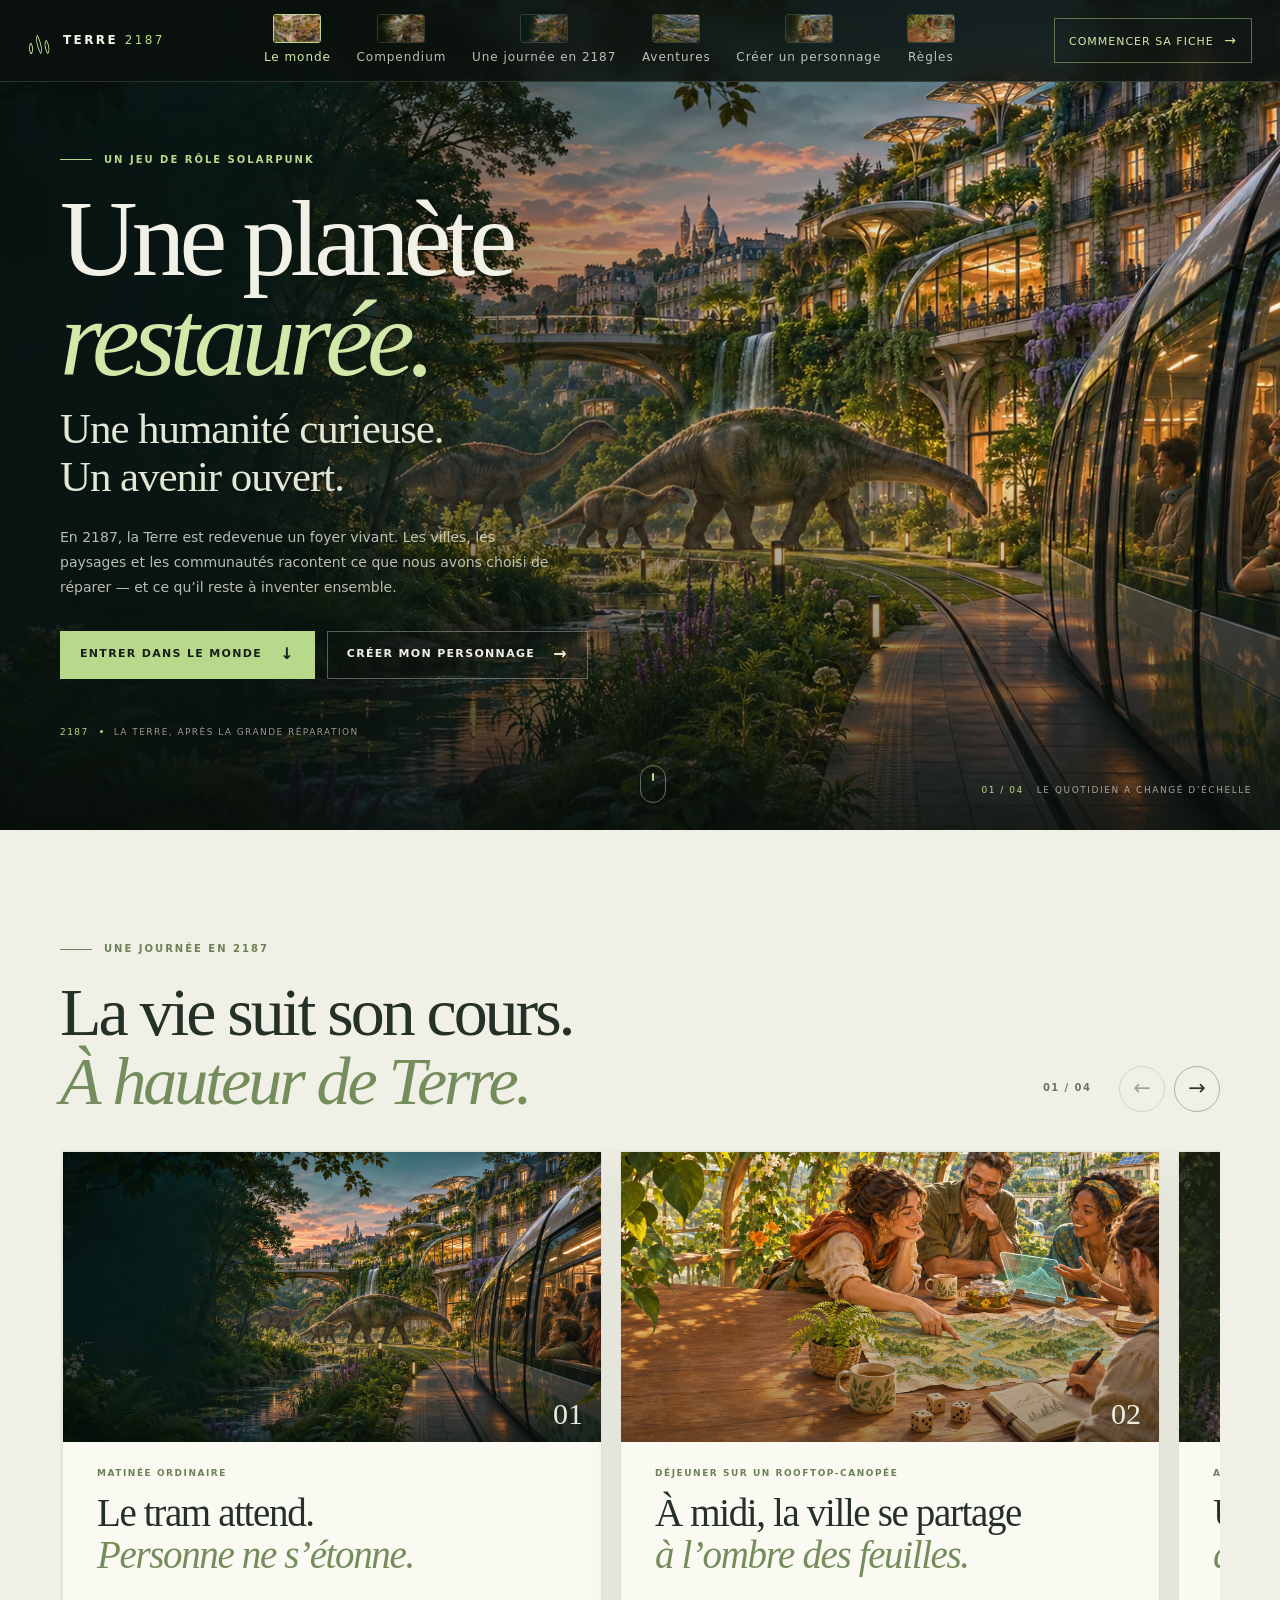
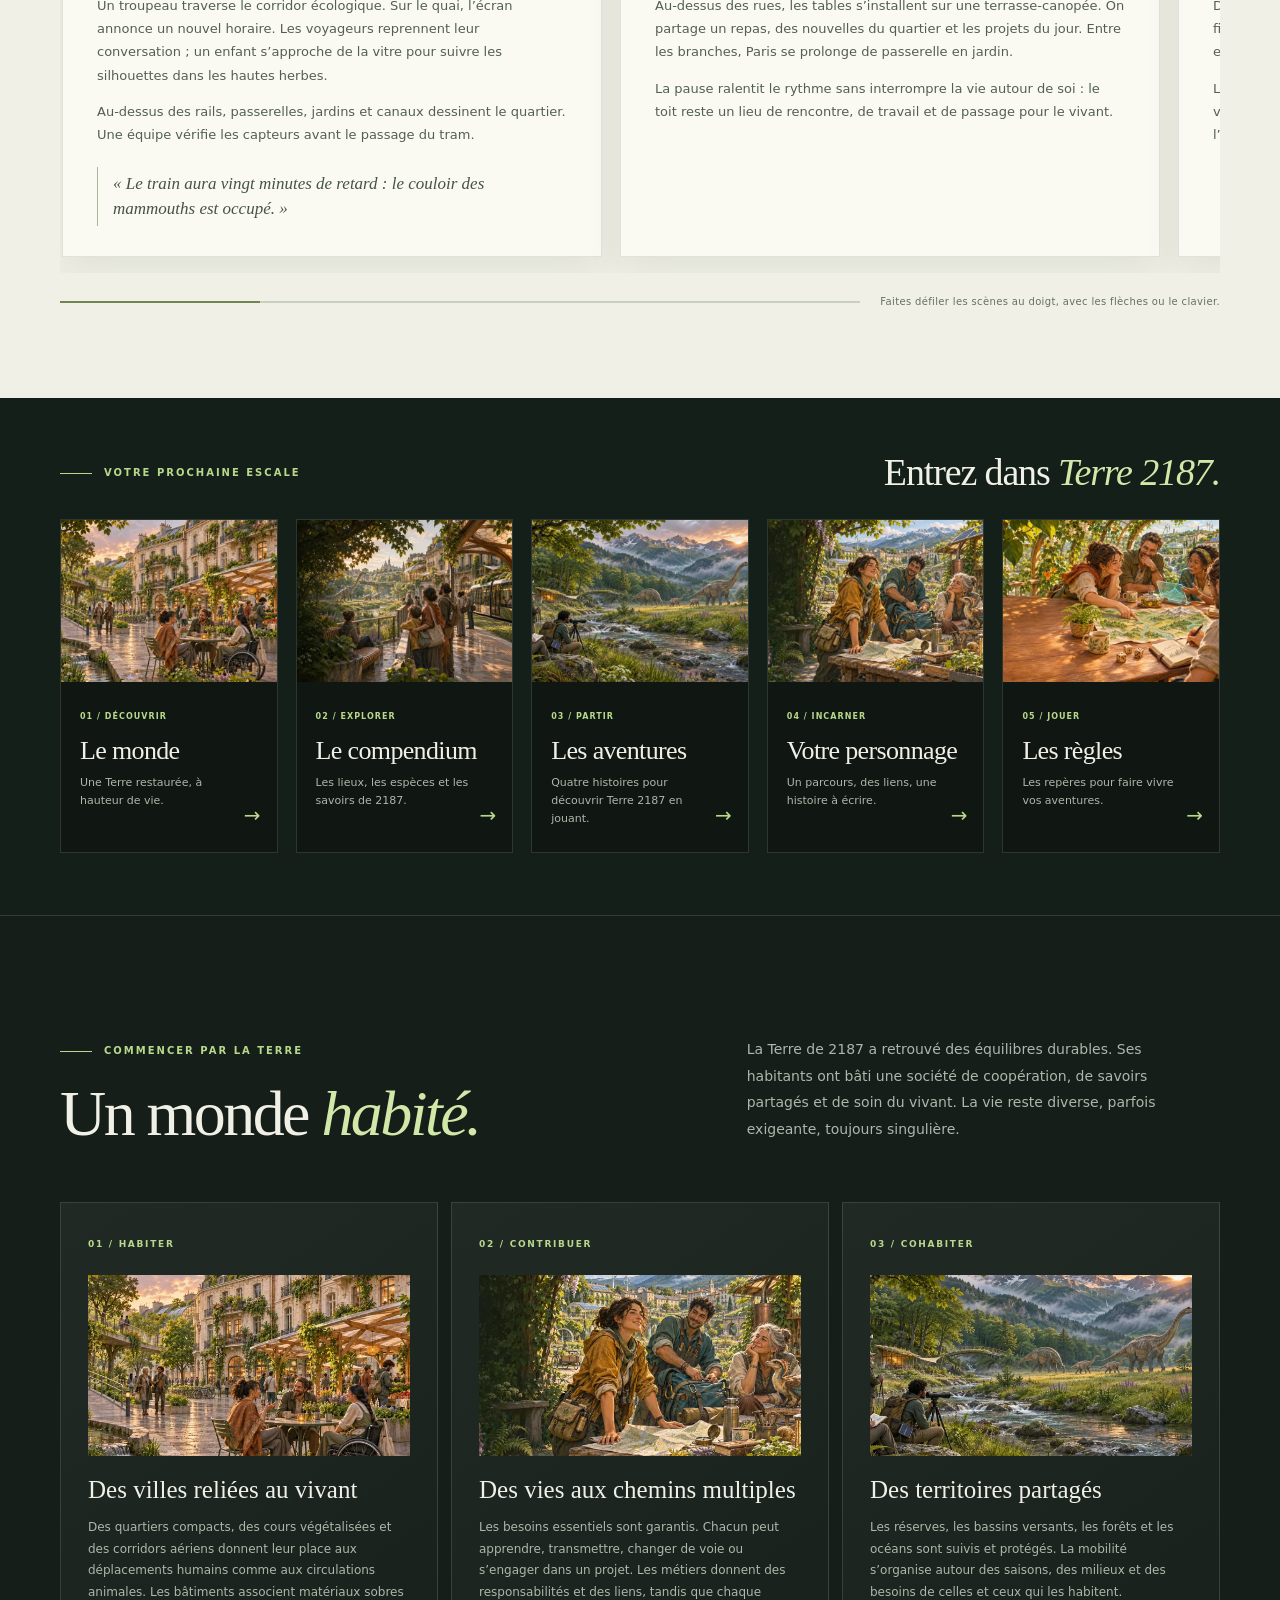
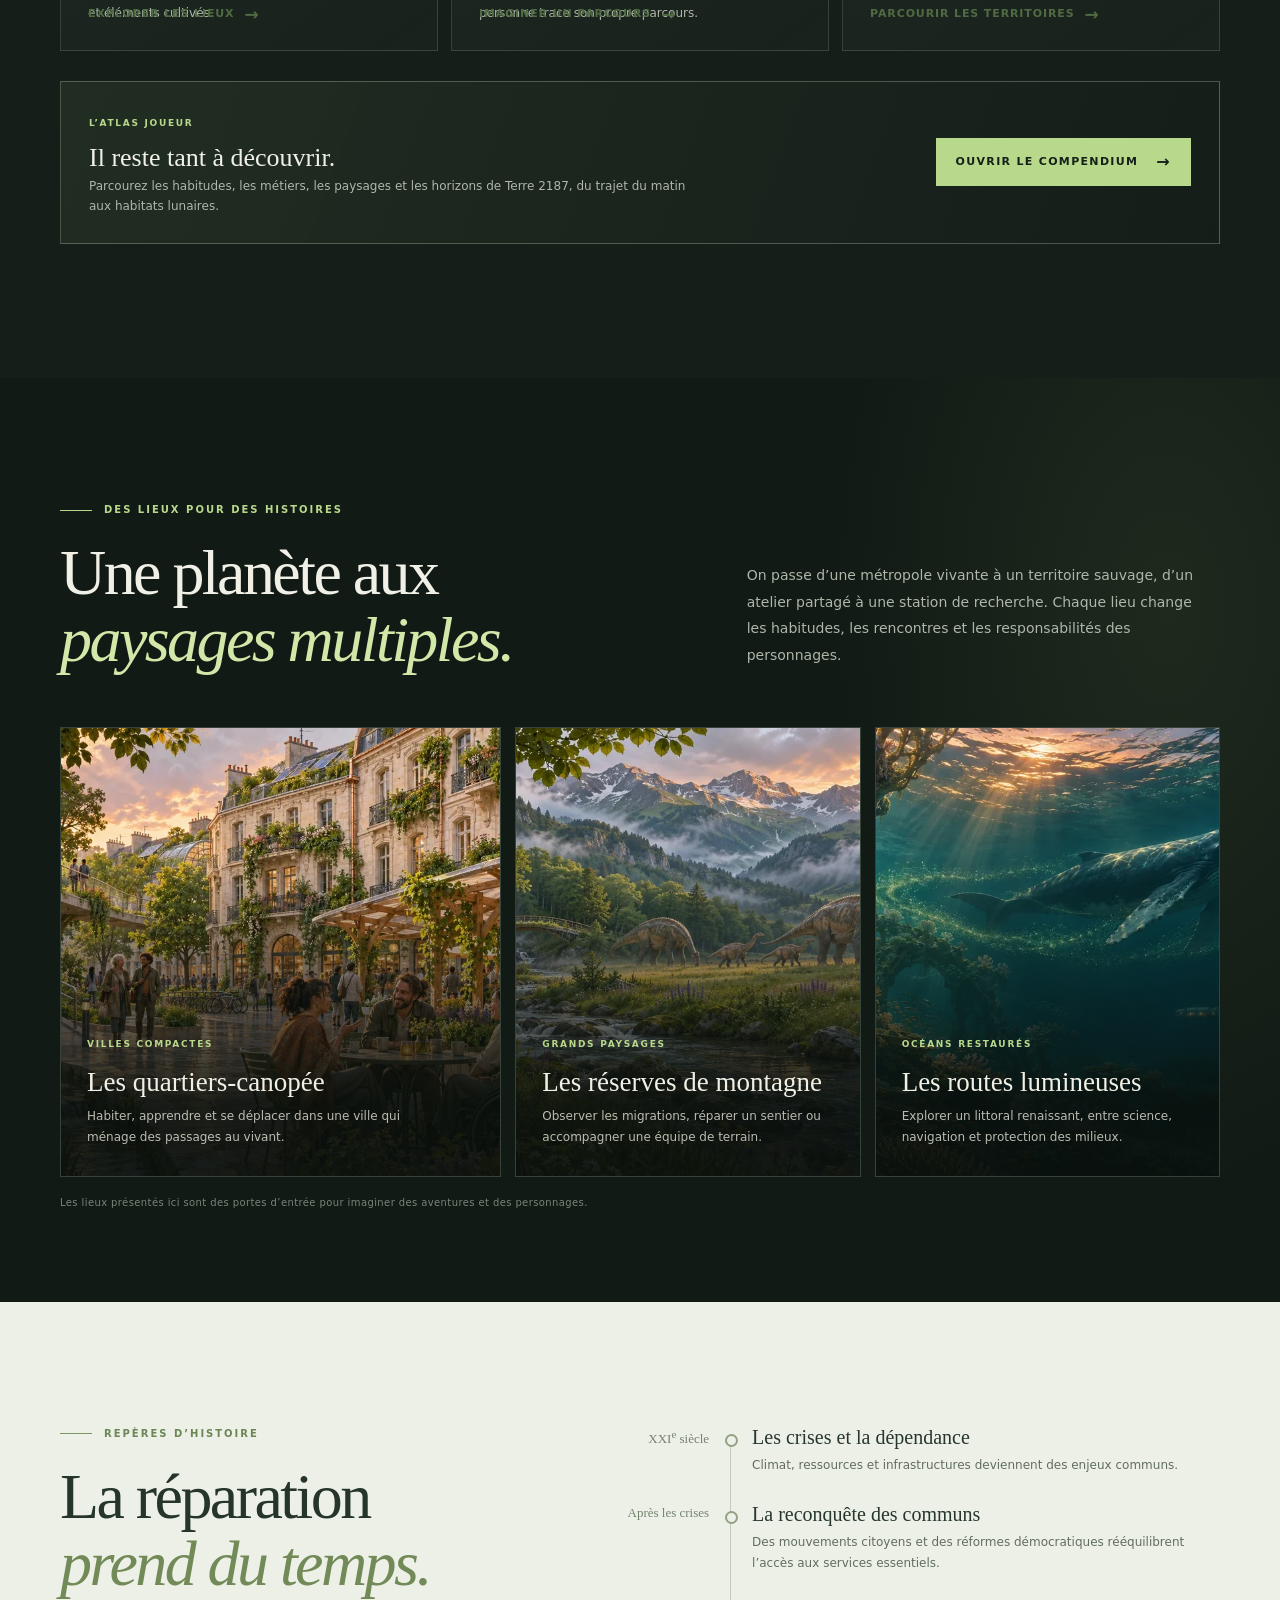
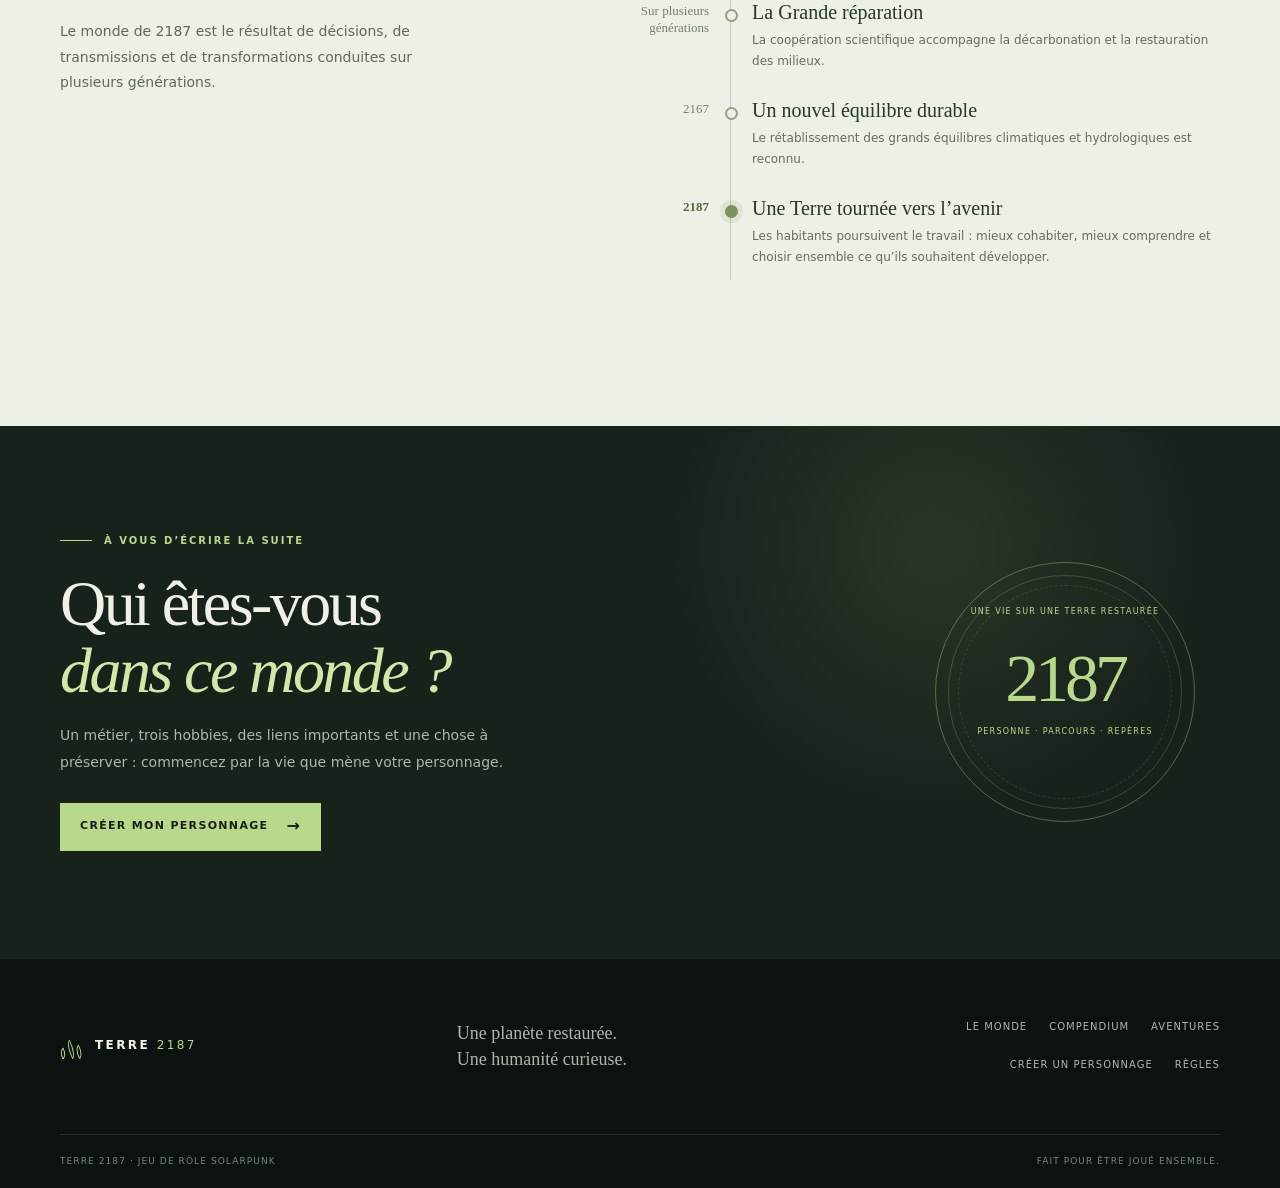
==== commit 3b3787a9: "Add files via upload" ====
--- a/index.html
+++ b/index.html
@@ -1,20 +1,249 @@
-<!doctype html><html lang="fr"><meta charset="utf-8"><meta name="viewport" content="width=device-width, initial-scale=1"><meta name="description" content="Découvrez le Centre biologique de Belonce, son parc expérimental à Lescun et les équipes qui étudient la faune recréée en vallée d’Aspe dans Terre 2187."><title>Belonce · Centre biologique</title><style>
-*{box-sizing:border-box}body{margin:0;color:#193a31;background:#fafaf5;font:17px/1.6 'Source Sans 3',system-ui,sans-serif}header,main,footer{padding-inline:clamp(22px,6vw,110px)}header{display:flex;align-items:center;justify-content:space-between;min-height:82px;gap:20px}nav{display:flex;gap:24px;align-items:center}a{color:inherit;text-decoration:none}nav a:hover,footer a:hover{text-decoration:underline}.brand{font: bold 28px Georgia,serif;display:flex;align-items:center;gap:12px}.mark{padding:0 8px;border:1px solid;border-radius:50% 50% 2px 2px;font:25px Georgia}.hero{position:relative;min-height:min(690px,80vh);display:grid;align-items:end;color:white;background:#234235 url(belonce.jpg) center 58%/cover}.hero:before{content:"";position:absolute;inset:0;background:linear-gradient(90deg,#0b291de0,transparent 85%),linear-gradient(0deg,#09281b75,transparent 60%)}.intro{position:relative;padding:clamp(36px,7vw,110px) 6vw;max-width:850px}.meta{text-transform:uppercase;letter-spacing:.16em;font-size:.82rem;font-weight:650}h1,h2,h3{font-family:'Baskervville',Georgia,serif;font-weight:normal;line-height:1.04}h1{font-size:clamp(3.4rem,7.4vw,7.4rem);letter-spacing:-.045em;margin:16px 0}h2{font-size:clamp(2.3rem,4.2vw,4.3rem);margin:12px 0 24px}h3{font-size:1.65rem;margin:10px 0}.intro p{max-width:550px;font-size:1.14rem}.btn{display:inline-block;background:#e3efb2;color:#193a31;border-radius:4px;padding:11px 20px;font-weight:620;margin-top:12px}.btn:hover{background:white}section[id]{padding:65px 0;border-bottom:1px solid #b8c6b6}.grid{display:grid;grid-template-columns:repeat(3,1fr);gap:36px}.grid article{border-top:3px solid #748e69;padding-top:15px}.lead{max-width:72ch}.split{display:grid;grid-template-columns:1fr 1.35fr;gap:6vw}details{border-top:1px solid #a4b4a4;padding:14px 0}summary{cursor:pointer;font-weight:650}details p{margin:10px 0}.visit{background:#173d32;color:white;padding:55px 6vw!important;margin-inline:-6vw}footer{padding-block:25px;display:flex;justify-content:space-between;gap:20px;font-size:.9rem}@media(max-width:720px){header{align-items:start;flex-direction:column;padding-block:12px;gap:6px}nav{gap:18px;font-size:.92rem}.grid,.split{grid-template-columns:1fr;gap:16px}.hero{min-height:530px}.hero:before{background:linear-gradient(0deg,#0a241cf0,transparent)}section[id]{padding-block:42px}.visit{margin-inline:0;padding:28px!important}footer{flex-wrap:wrap}}
-nav{flex-wrap:wrap}@media(max-width:720px){nav{gap:6px 16px;padding-bottom:8px}}.carnet{background:#eef1df;padding:24px;border-radius:5px}.carnet summary{padding:6px 0}.carnet i{font-family:Georgia,serif;font-size:1.25rem}</style><header id="haut"><a class="brand" href="#haut"><span class="mark" aria-hidden="true">B</span>Belonce</a><nav aria-label="Navigation principale"><a href="#missions">Nos missions</a><a href="#especes">Espèces</a><a href="#ecologie">L’écologie</a><a href="#ecosystemes">Écosystèmes</a><a href="#lieux">Les lieux</a><a href="#visite">Visiter</a></nav></header>
-<div class="hero"><div class="intro"><div class="meta">Vallée d’Aspe · Pyrénées · 2187</div><h1>Centre biologique<br>de Belonce</h1><p>À la rencontre des bergers, des naturalistes et des dinosaures qui partagent les montagnes d’Aspe.</p><a class="btn" href="#visite">Découvrir les visites</a></div></div>
-<main><section id="missions"><span class="meta">Recherche de terrain</span><h2>Une vallée à partager</h2><p class="lead">Qu’arrive-t-il à une prairie quand les herbivores changent de versant ? À Belonce, nous suivons les animaux au fil des saisons. Les observations des bergers, qui parcourent ces pentes chaque jour, donnent tout leur sens à nos relevés.</p><div class="grid"><article><h3>Suivre la faune</h3><p>À l’aube, les gardes comptent les herbivores en lisière. Les écologues rapprochent ces observations des empreintes, des images nocturnes et de l’état des pâtures.</p></article><article><h3>Comprendre la prédation</h3><p>Dans le parc de Lescun, le Protocole Belonce étudie comment de petits carnivores autorisés influencent les effectifs et les déplacements des herbivores, et comment la végétation réagit.</p></article><article><h3>Veiller sur les troupeaux</h3><p>Les équipes vétérinaires recueillent les signalements des éleveurs, examinent les animaux et se rendent en estive pour documenter les incidents avec les témoins.</p></article></div></section>
-<section id="especes" class="split"><div><span class="meta">Carnet naturaliste · Lescun, 2187</span><h2>Les dinosaures en observation</h2><p>Une éclaircie attire les herbivores. À quelques mètres, sous les hêtres, la litière remue. Qui mange ici ? Qui ne fait que passer ? Ouvrez les fiches pour découvrir les questions que nos équipes posent aux populations recréées de Lescun.</p></div><div class="carnet">
-<details open><summary><i>Hypsilophodon</i> · Les prairies</summary><p>Le long d’un même parcours, les gardes relèvent les passages de ces petits herbivores et la hauteur des herbes. Au printemps, ils reviennent voir quelles plantes ont eu le temps de fleurir là où les animaux se sont attardés.</p></details>
-<details><summary><i>Dryosaurus</i> · Les lisières</summary><p>Entre le bois et la prairie, les écologues cartographient les trajets de ces herbivores. Ils suivent aussi de jeunes arbres marqués. Les pousses grignotées se trouvent-elles sur leurs passages ? Des images prises sur place permettent de vérifier quel animal s’est nourri.</p></details>
-<details><summary><i>Epidexipteryx</i> · Le sous-bois</summary><p>Ce petit dinosaure à plumes disparaît facilement dans les branches basses. Les observateurs consignent la hauteur des perchoirs, les déplacements entre les arbres et les prises alimentaires qu’ils peuvent identifier. Ces rencontres aident à repérer les coins de sous-bois à préserver lors de l’entretien des sentiers.</p></details>
-<details><summary><i>Compsognathus</i> · Les petits carnivores</summary><p>Dans le secteur expérimental, l’équipe suit les déplacements de ce petit carnivore autorisé. Elle documente ses proies et les réactions des herbivores à son passage. Un déplacement vers une autre pâture peut expliquer une baisse du comptage local. Les gardes vérifient donc les deux versants.</p></details></div></section>
-<section id="ecologie" class="split" aria-labelledby="titre-ecologie">
-<div><span class="meta">Comprendre l’écologie</span><h2 id="titre-ecologie">Dans une fleur de trèfle, toute une prairie</h2>
-<p>Un bourdon se pose sur un trèfle en fleurs. Il y trouve du nectar et emporte du pollen vers une autre fleur. Quelques semaines plus tard, à cet endroit, une gousse contient les graines de la prochaine génération. Pour comprendre comment cette prairie se renouvelle, il faut donc regarder la fleur, l’insecte et ce qui leur permet de vivre ici.</p>
-<p><strong>L’écologie est la science qui étudie les relations des êtres vivants entre eux et avec leur milieu.</strong> Ici, le trèfle et le bourdon partagent un sol, une réserve d’eau et un climat avec les brebis, les dinosaures herbivores et des milliers d’autres organismes. Ensemble, ces êtres vivants, leur milieu et leurs interactions forment un écosystème.</p></div>
-<div class="carnet"><h3>Comment reconnaît-on une biodiversité qui se renouvelle ?</h3>
-<p>La biodiversité comprend la variété des milieux, celle des espèces et les différences entre individus d’une même espèce. À Belonce, cette définition guide des observations qui s’étendent sur plusieurs saisons.</p>
-<details open><summary>Au ras des fleurs</summary><p>Les botanistes repèrent les premiers trèfles en fleurs. Puis ils reviennent compter les visites des insectes, examiner les gousses et chercher les jeunes pousses au printemps suivant. On peut ainsi suivre une plante sur plusieurs générations et comprendre où son cycle s’interrompt.</p></details>
-<details><summary>Sous les sabots et les pas</summary><p>Dans la litière, les champignons et les bactéries décomposent les débris végétaux. Une partie des éléments nutritifs retourne au sol et nourrit de nouvelles pousses. Quand un secteur s’appauvrit, les écologues examinent aussi l’humidité et le tassement de la terre.</p></details>
-<details><summary>D’une estive à l’autre</summary><p>Si le passage des herbivores laisse à une prairie le temps de fleurir, où vont-ils ensuite ? Les équipes parcourent le versant voisin avec les bergers. Comparer les deux estives permet de décider où ménager une période de repos et quand y ramener les troupeaux.</p></details></div></section><section id="ecosystemes"><span class="meta">Sauvegarde des écosystèmes</span><h2>Que devient la prairie après leur passage ?</h2><p class="lead">Retrouver des dinosaures dans la vallée est une chose. Faire en sorte que les fleurs montent en graines, que les berges tiennent après la pluie et que les troupeaux disposent encore de bonnes pâtures en est une autre. C’est sur ces résultats que porte la mission de Belonce.</p><div class="grid"><article><h3>Une prairie qui refleurit</h3><p>Sur de petites parcelles comparables, certaines accessibles aux herbivores et d’autres protégées, les botanistes relèvent la diversité des plantes, les floraisons et la couverture du sol. Ils répètent les relevés à la même saison pour suivre la reprise de la végétation.</p></article><article><h3>Des berges qui résistent</h3><p>Après les pluies, les équipes photographient les abords des points d’eau et suivent la turbidité des ruisseaux. Si un passage concentre le piétinement, elles peuvent en proposer la mise au repos, puis vérifier si les racines retiennent de nouveau la terre.</p></article><article><h3>Une estive vivante</h3><p>Les bergers connaissent les sources qui tarissent et les replats où les brebis se rassemblent. Leurs carnets complètent les relevés du parc. Si la pression se déplace vers une estive voisine, ce déplacement entre dans le bilan présenté à Bedous.</p></article></div><details><summary>Comment décide-t-on de poursuivre une expérience ?</summary><p>À chaque bilan, l’équipe compare les observations au début de saison et aux secteurs témoins. Elle examine ensemble la santé des animaux, l’état de la végétation et les signalements des habitants. Une dégradation persistante peut conduire à protéger une parcelle, à retirer un animal du programme ou à suspendre l’essai. Le suivi continue pour savoir si la mesure a porté ses fruits.</p></details></section><section id="lieux" class="split"><div><span class="meta">De Belonce à Lescun</span><h2>Les lieux du centre</h2><p>Les soins et les analyses se déroulent à Belonce. Le parc expérimental occupe une partie du cirque de Lescun, au voisinage des estives.</p></div><div><details open><summary>La maison d’accueil</summary><p>Sous les toits d’ardoise, une carte en relief permet de suivre du doigt les sentiers, les points d’eau et les limites du parc. C’est ici que commencent les visites et que les habitants déposent leurs observations.</p></details><details><summary>Les laboratoires et la salle de suivi</summary><p>Les écologues comparent plumes, empreintes et indices alimentaires. Dans la salle voisine, chaque position sur la carte porte l’heure du dernier relevé. Les gardes y préparent leur prochaine tournée.</p></details><details><summary>L’unité vétérinaire et les enclos</summary><p>Boxes de repos, aile de quarantaine et enclos ombragés accueillent les pensionnaires du centre. Les soigneurs suivent leur alimentation, leur récupération et leurs relations avec leurs congénères.</p></details><details><summary>Le parc et la station 2</summary><p>Prairies, lisières et éboulis offrent des habitats très différents. Près des pâturages, la station 2 abrite le registre des tournées et le matériel des gardes. Le parc se découvre accompagné, dans le respect des animaux et du travail pastoral.</p></details></div></section>
-<section class="visit" id="visite"><span class="meta">Venir à Belonce</span><h2>Entrer par la maison d’accueil</h2><div class="grid"><article><h3>Pour une première visite</h3><p>Retrouvez l’équipe autour de la carte de la vallée. Demandez quels parcours accompagnés sont accessibles selon la météo, les soins en cours et les déplacements des troupeaux.</p></article><article><h3>Avec une classe</h3><p>Reconnaître une piste, lire un relevé ou comprendre pourquoi une prairie se dégarnit. Préparez avec l’accueil une sortie adaptée à l’âge des élèves.</p></article><article><h3>Vous habitez la vallée ?</h3><p>Une observation à partager ? Apportez le lieu, l’heure et, si vous en avez une, une photographie. Les synthèses du centre sont consultables sur place et présentées à l’assemblée de Bedous par le directeur Varenne.</p></article></div></section></main><footer><span>Centre biologique de Belonce · Univers de jeu de rôle Terre 2187</span><a href="../aventures.html#protocole-belonce">Retour aux aventures de Terre 2187</a><a href="#haut">Retour en haut</a></footer></html>
+<!doctype html>
+<html lang="fr">
+<head>
+  <meta charset="utf-8">
+  <meta name="viewport" content="width=device-width, initial-scale=1">
+  <meta name="theme-color" content="#101713">
+  <meta name="description" content="Entrez dans Terre 2187, un jeu de rôle solarpunk sur une Terre restaurée, ses habitants et les histoires qu'ils choisissent d'écrire.">
+  <meta property="og:title" content="Terre 2187 — Une Terre restaurée">
+  <meta property="og:description" content="Une planète restaurée. Une humanité curieuse. Un avenir ouvert.">
+  <meta property="og:type" content="website">
+  <meta property="og:image" content="assets/hero-terre-2187.webp">
+  <title>Terre 2187 — Une Terre restaurée</title>
+  <link rel="icon" href="assets/favicon.svg" type="image/svg+xml">
+  <link rel="stylesheet" href="css/site.css">
+  <script src="js/site.js" defer></script>
+  <script src="js/day-scroll.js" defer></script>
+</head>
+<body>
+  <a class="skip-link" href="#contenu">Aller au contenu</a>
+  <header class="site-header">
+    <a class="brand" href="index.html" aria-label="Terre 2187, accueil">
+      <span class="brand-mark" aria-hidden="true"><i></i><i></i><i></i></span>
+      <span class="brand-name">TERRE <b>2187</b></span>
+    </a>
+    <button class="menu-toggle" aria-expanded="false" aria-controls="main-nav" aria-label="Ouvrir le menu">
+      <span></span><span></span>
+    </button>
+    <nav id="main-nav" class="main-nav" aria-label="Navigation principale">
+      <a class="active" href="index.html"><img class="nav-illustration" src="assets/lieux-ville-thumb.webp" alt="" width="96" height="64" decoding="async"><span>Le monde</span></a>
+      <a href="compendium.html"><img class="nav-illustration" src="assets/compendium-hero-thumb.webp" alt="" width="96" height="64" decoding="async"><span>Compendium</span></a>
+      <a href="#quotidien"><img class="nav-illustration" src="assets/hero-terre-2187-thumb.webp" alt="" width="96" height="64" decoding="async"><span>Une journée en 2187</span></a>
+      <a href="aventures.html"><img class="nav-illustration" src="assets/lieux-pyrenees-card.webp" alt="" width="96" height="64" decoding="async"><span>Aventures</span></a>
+      <a href="creer.html"><img class="nav-illustration" src="assets/menu-personnages-thumb.webp" alt="" width="96" height="64" decoding="async"><span>Créer un personnage</span></a>
+      <a href="regles.html"><img class="nav-illustration" src="assets/menu-regles-thumb.webp" alt="" width="96" height="64" decoding="async"><span>Règles</span></a>
+    </nav>
+    <a class="header-cta" href="creer.html">Commencer sa fiche <span aria-hidden="true">→</span></a>
+  </header>
+
+  <main id="contenu">
+    <section class="hero" aria-labelledby="hero-title">
+      <div class="hero-image" role="img" aria-label="Un tram attend le passage d'un troupeau dans une ville-jardin de 2187"></div>
+      <div class="hero-grain" aria-hidden="true"></div>
+      <div class="hero-content page-wrap">
+        <p class="eyebrow"><span class="eyebrow-line"></span> UN JEU DE RÔLE SOLARPUNK</p>
+        <h1 id="hero-title">Une planète<br><em>restaurée.</em></h1>
+        <p class="hero-deck">Une humanité curieuse.<br>Un avenir ouvert.</p>
+        <p class="hero-copy">En 2187, la Terre est redevenue un foyer vivant. Les villes, les paysages et les communautés racontent ce que nous avons choisi de réparer — et ce qu’il reste à inventer ensemble.</p>
+        <div class="hero-actions">
+          <a class="button button-primary" href="#quotidien">Entrer dans le monde <span aria-hidden="true">↓</span></a>
+          <a class="button button-quiet" href="creer.html">Créer mon personnage <span aria-hidden="true">→</span></a>
+        </div>
+        <div class="hero-meta"><span>2187</span><span class="meta-dot"></span><span>La Terre, après la Grande réparation</span></div>
+      </div>
+      <div class="hero-caption"><span>01 / 04</span><span>LE QUOTIDIEN A CHANGÉ D’ÉCHELLE</span></div>
+      <a href="#quotidien" class="scroll-cue" aria-label="Défiler vers l'histoire"><span></span></a>
+    </section>
+
+
+    <section class="day-life-section" id="quotidien" aria-labelledby="day-life-title">
+      <div class="page-wrap">
+        <div class="day-life-heading">
+          <div>
+            <p class="eyebrow"><span class="eyebrow-line"></span> UNE JOURNÉE EN 2187</p>
+            <h2 id="day-life-title">La vie suit son cours.<br><em>À hauteur de Terre.</em></h2>
+          </div>
+          <div class="day-scroll-controls" aria-label="Navigation entre les moments de la journée">
+            <span class="day-scroll-count" id="daySlideCount" aria-live="polite">01 / 04</span>
+            <button class="day-scroll-button" type="button" data-day-prev aria-label="Voir le moment précédent" aria-controls="dayStoryTrack" disabled>←</button>
+            <button class="day-scroll-button" type="button" data-day-next aria-label="Voir le moment suivant" aria-controls="dayStoryTrack">→</button>
+          </div>
+        </div>
+
+        <div class="day-story-track" id="dayStoryTrack" role="region" tabindex="0" aria-label="Quatre moments de vie sur Terre 2187" aria-describedby="dayScrollHelp">
+          <article class="day-story-card" data-day-slide>
+            <div class="day-story-art"><img src="assets/hero-terre-2187.webp" alt="" loading="lazy" decoding="async"><span class="day-story-number">01</span></div>
+            <div class="day-story-copy">
+              <p class="day-story-period">MATINÉE ORDINAIRE</p>
+              <h3>Le tram attend.<br><em>Personne ne s’étonne.</em></h3>
+              <p>Un troupeau traverse le corridor écologique. Sur le quai, l’écran annonce un nouvel horaire. Les voyageurs reprennent leur conversation ; un enfant s’approche de la vitre pour suivre les silhouettes dans les hautes herbes.</p>
+              <p>Au-dessus des rails, passerelles, jardins et canaux dessinent le quartier. Une équipe vérifie les capteurs avant le passage du tram.</p>
+              <blockquote>« Le train aura vingt minutes de retard : le couloir des mammouths est occupé. »</blockquote>
+            </div>
+          </article>
+
+          <article class="day-story-card" data-day-slide>
+            <div class="day-story-art"><img src="assets/adventures/racines-du-ciel.webp" alt="" loading="lazy" decoding="async"><span class="day-story-number">02</span></div>
+            <div class="day-story-copy">
+              <p class="day-story-period">DÉJEUNER SUR UN ROOFTOP-CANOPÉE</p>
+              <h3>À midi, la ville se partage<br><em>à l’ombre des feuilles.</em></h3>
+              <p>Au-dessus des rues, les tables s’installent sur une terrasse-canopée. On partage un repas, des nouvelles du quartier et les projets du jour. Entre les branches, Paris se prolonge de passerelle en jardin.</p>
+              <p>La pause ralentit le rythme sans interrompre la vie autour de soi : le toit reste un lieu de rencontre, de travail et de passage pour le vivant.</p>
+            </div>
+          </article>
+
+          <article class="day-story-card" data-day-slide>
+            <div class="day-story-art"><img src="assets/menu-personnages.webp" alt="" loading="lazy" decoding="async"><span class="day-story-number">03</span></div>
+            <div class="day-story-copy">
+              <p class="day-story-period">APRÈS-MIDI AU TRAVAIL</p>
+              <h3>Un atelier, des gestes<br><em>qui se transmettent.</em></h3>
+              <p>Dans un atelier de quartier, une équipe remet en état un module de filtration d’eau. Les outils circulent, les gestes s’apprennent et chacun explique les choix qui permettront à l’installation de durer.</p>
+              <p>Le travail prend place dans une journée déjà pleine de liens : collègues, voisins, personnes en formation et communauté qui utilisera l’équipement.</p>
+            </div>
+          </article>
+
+          <article class="day-story-card" data-day-slide>
+            <div class="day-story-art"><img src="assets/lieux-lune.webp" alt="" loading="lazy" decoding="async"><span class="day-story-number">04</span></div>
+            <div class="day-story-copy">
+              <p class="day-story-period">DÉPART VERS LA LUNE · EN SOIRÉE</p>
+              <h3>La Terre s’éloigne.<br><em>Un autre foyer attend.</em></h3>
+              <p>Au terminal, une voyageuse vérifie ses effets personnels avant l’embarquement. Dans le hublot, la Terre devient un paysage lointain et la Lune, le prochain lieu de vie.</p>
+              <p>Le trajet change les repères — gravité, rythme, horizon — mais les liens continuent de voyager avec celles et ceux qui partent.</p>
+              <a class="day-story-link" href="compendium.html#lune">Découvrir la vie lunaire <span aria-hidden="true">→</span></a>
+            </div>
+          </article>
+        </div>
+
+        <div class="day-story-footer">
+          <div class="day-story-progress" id="dayStoryProgress" role="progressbar" aria-label="Progression dans les moments de la journée" aria-valuemin="1" aria-valuemax="4" aria-valuenow="1" aria-valuetext="Moment 1 sur 4"><span id="dayStoryProgressFill"></span></div>
+          <p id="dayScrollHelp" class="day-story-help">Faites défiler les scènes au doigt, avec les flèches ou le clavier.</p>
+        </div>
+      </div>
+    </section>
+
+
+    <section class="explore-menu" id="explorer" aria-labelledby="explore-title">
+      <div class="page-wrap">
+        <div class="explore-heading"><p class="eyebrow"><span class="eyebrow-line"></span> VOTRE PROCHAINE ESCALE</p><h2 id="explore-title">Entrez dans <em>Terre 2187.</em></h2></div>
+        <nav class="explore-grid" aria-label="Explorer Terre 2187">
+          <a class="explore-card" href="index.html#terre"><div class="explore-art"><img src="assets/lieux-ville-card.webp" alt="" width="600" height="450" loading="lazy" decoding="async"></div><div class="explore-copy"><span class="card-kicker">01 / DÉCOUVRIR</span><h3>Le monde</h3><p>Une Terre restaurée, à hauteur de vie.</p><span class="explore-arrow" aria-hidden="true">→</span></div></a>
+          <a class="explore-card" href="compendium.html"><div class="explore-art"><img src="assets/compendium-hero-card.webp" alt="" width="600" height="450" loading="lazy" decoding="async"></div><div class="explore-copy"><span class="card-kicker">02 / EXPLORER</span><h3>Le compendium</h3><p>Les lieux, les espèces et les savoirs de 2187.</p><span class="explore-arrow" aria-hidden="true">→</span></div></a>
+          <a class="explore-card" href="aventures.html"><div class="explore-art"><img src="assets/lieux-pyrenees-card.webp" alt="" width="600" height="450" loading="lazy" decoding="async"></div><div class="explore-copy"><span class="card-kicker">03 / PARTIR</span><h3>Les aventures</h3><p>Quatre histoires pour découvrir Terre 2187 en jouant.</p><span class="explore-arrow" aria-hidden="true">→</span></div></a>
+          <a class="explore-card" href="creer.html"><div class="explore-art"><img src="assets/menu-personnages-card.webp" alt="" width="600" height="450" loading="lazy" decoding="async"></div><div class="explore-copy"><span class="card-kicker">04 / INCARNER</span><h3>Votre personnage</h3><p>Un parcours, des liens, une histoire à écrire.</p><span class="explore-arrow" aria-hidden="true">→</span></div></a>
+          <a class="explore-card" href="regles.html"><div class="explore-art"><img src="assets/menu-regles-card.webp" alt="" width="600" height="450" loading="lazy" decoding="async"></div><div class="explore-copy"><span class="card-kicker">05 / JOUER</span><h3>Les règles</h3><p>Les repères pour faire vivre vos aventures.</p><span class="explore-arrow" aria-hidden="true">→</span></div></a>
+        </nav>
+      </div>
+    </section>
+
+
+    <section class="world-section section-dark" id="terre">
+      <div class="page-wrap">
+        <div class="section-heading">
+          <div>
+            <p class="eyebrow"><span class="eyebrow-line"></span> COMMENCER PAR LA TERRE</p>
+            <h2>Un monde <em>habité.</em></h2>
+          </div>
+          <p class="section-intro">La Terre de 2187 a retrouvé des équilibres durables. Ses habitants ont bâti une société de coopération, de savoirs partagés et de soin du vivant. La vie reste diverse, parfois exigeante, toujours singulière.</p>
+        </div>
+        <div class="world-grid">
+          <article class="world-card">
+            <span class="card-kicker">01 / HABITER</span>
+            <div class="world-illustration"><img src="assets/lieux-ville-card.webp" alt="" width="600" height="450" loading="lazy" decoding="async"></div>
+            <h3>Des villes reliées au vivant</h3>
+            <p>Des quartiers compacts, des cours végétalisées et des corridors aériens donnent leur place aux déplacements humains comme aux circulations animales. Les bâtiments associent matériaux sobres et éléments cultivés.</p>
+            <a href="#lieux" class="card-link" aria-label="Voir les lieux de vie">Explorer les lieux <span aria-hidden="true">→</span></a>
+          </article>
+          <article class="world-card">
+            <span class="card-kicker">02 / CONTRIBUER</span>
+            <div class="world-illustration"><img src="assets/menu-personnages-card.webp" alt="" width="600" height="450" loading="lazy" decoding="async"></div>
+            <h3>Des vies aux chemins multiples</h3>
+            <p>Les besoins essentiels sont garantis. Chacun peut apprendre, transmettre, changer de voie ou s’engager dans un projet. Les métiers donnent des responsabilités et des liens, tandis que chaque personne trace son propre parcours.</p>
+            <a href="creer.html#identite" class="card-link">Imaginer un parcours <span aria-hidden="true">→</span></a>
+          </article>
+          <article class="world-card">
+            <span class="card-kicker">03 / COHABITER</span>
+            <div class="world-illustration"><img src="assets/lieux-pyrenees-card.webp" alt="" width="600" height="450" loading="lazy" decoding="async"></div>
+            <h3>Des territoires partagés</h3>
+            <p>Les réserves, les bassins versants, les forêts et les océans sont suivis et protégés. La mobilité s’organise autour des saisons, des milieux et des besoins de celles et ceux qui les habitent.</p>
+            <a href="#lieux" class="card-link">Parcourir les territoires <span aria-hidden="true">→</span></a>
+          </article>
+        </div>
+        <div class="atlas-teaser">
+          <div><span class="card-kicker">L’ATLAS JOUEUR</span><h3>Il reste tant à découvrir.</h3><p>Parcourez les habitudes, les métiers, les paysages et les horizons de Terre 2187, du trajet du matin aux habitats lunaires.</p></div>
+          <a class="button button-primary" href="compendium.html">Ouvrir le compendium <span aria-hidden="true">→</span></a>
+        </div>
+      </div>
+    </section>
+
+    <section class="day-section" id="lieux">
+      <div class="page-wrap">
+        <div class="section-heading section-heading-light">
+          <div>
+            <p class="eyebrow"><span class="eyebrow-line"></span> DES LIEUX POUR DES HISTOIRES</p>
+            <h2>Une planète aux<br><em>paysages multiples.</em></h2>
+          </div>
+          <p class="section-intro">On passe d’une métropole vivante à un territoire sauvage, d’un atelier partagé à une station de recherche. Chaque lieu change les habitudes, les rencontres et les responsabilités des personnages.</p>
+        </div>
+        <div class="place-grid">
+          <article class="place-card place-city">
+            <div class="place-art" aria-hidden="true"><span class="sun-disc"></span><span class="tower tower-one"></span><span class="tower tower-two"></span><span class="canopy canopy-one"></span><span class="canopy canopy-two"></span></div>
+            <div class="place-content"><span class="card-kicker">VILLES COMPACTES</span><h3>Les quartiers-canopée</h3><p>Habiter, apprendre et se déplacer dans une ville qui ménage des passages au vivant.</p></div>
+          </article>
+          <article class="place-card place-mountain">
+            <div class="place-art" aria-hidden="true"><span class="mountain mountain-back"></span><span class="mountain mountain-front"></span><span class="trail"></span></div>
+            <div class="place-content"><span class="card-kicker">GRANDS PAYSAGES</span><h3>Les réserves de montagne</h3><p>Observer les migrations, réparer un sentier ou accompagner une équipe de terrain.</p></div>
+          </article>
+          <article class="place-card place-ocean">
+            <div class="place-art" aria-hidden="true"><span class="moon"></span><span class="wave wave-one"></span><span class="wave wave-two"></span><span class="wave wave-three"></span></div>
+            <div class="place-content"><span class="card-kicker">OCÉANS RESTAURÉS</span><h3>Les routes lumineuses</h3><p>Explorer un littoral renaissant, entre science, navigation et protection des milieux.</p></div>
+          </article>
+        </div>
+        <p class="caption-small">Les lieux présentés ici sont des portes d’entrée pour imaginer des aventures et des personnages.</p>
+      </div>
+    </section>
+
+    <section class="timeline-section">
+      <div class="page-wrap timeline-layout">
+        <div class="timeline-heading">
+          <p class="eyebrow"><span class="eyebrow-line"></span> REPÈRES D’HISTOIRE</p>
+          <h2>La réparation<br><em>prend du temps.</em></h2>
+          <p>Le monde de 2187 est le résultat de décisions, de transmissions et de transformations conduites sur plusieurs générations.</p>
+        </div>
+        <ol class="timeline">
+          <li><span class="timeline-year">XXI<sup>e</sup> siècle</span><div><h3>Les crises et la dépendance</h3><p>Climat, ressources et infrastructures deviennent des enjeux communs.</p></div></li>
+          <li><span class="timeline-year">Après les crises</span><div><h3>La reconquête des communs</h3><p>Des mouvements citoyens et des réformes démocratiques rééquilibrent l’accès aux services essentiels.</p></div></li>
+          <li><span class="timeline-year">Sur plusieurs générations</span><div><h3>La Grande réparation</h3><p>La coopération scientifique accompagne la décarbonation et la restauration des milieux.</p></div></li>
+          <li><span class="timeline-year">2167</span><div><h3>Un nouvel équilibre durable</h3><p>Le rétablissement des grands équilibres climatiques et hydrologiques est reconnu.</p></div></li>
+          <li class="timeline-current"><span class="timeline-year">2187</span><div><h3>Une Terre tournée vers l’avenir</h3><p>Les habitants poursuivent le travail : mieux cohabiter, mieux comprendre et choisir ensemble ce qu’ils souhaitent développer.</p></div></li>
+        </ol>
+      </div>
+    </section>
+
+    <section class="character-teaser">
+      <div class="teaser-glow" aria-hidden="true"></div>
+      <div class="page-wrap teaser-layout">
+        <div>
+          <p class="eyebrow"><span class="eyebrow-line"></span> À VOUS D’ÉCRIRE LA SUITE</p>
+          <h2>Qui êtes-vous<br><em>dans ce monde ?</em></h2>
+          <p class="section-intro">Un métier, trois hobbies, des liens importants et une chose à préserver : commencez par la vie que mène votre personnage.</p>
+          <a class="button button-primary" href="creer.html">Créer mon personnage <span aria-hidden="true">→</span></a>
+        </div>
+        <div class="teaser-stamp" aria-label="Terre 2187, dossier personnel">
+          <span class="stamp-ring">UNE VIE SUR UNE TERRE RESTAURÉE</span>
+          <strong>2187</strong>
+          <span class="stamp-sub">PERSONNE · PARCOURS · REPÈRES</span>
+        </div>
+      </div>
+    </section>
+  </main>
+
+  <footer class="site-footer">
+    <div class="page-wrap footer-main">
+      <a class="brand" href="index.html"><span class="brand-mark" aria-hidden="true"><i></i><i></i><i></i></span><span class="brand-name">TERRE <b>2187</b></span></a>
+      <p>Une planète restaurée.<br>Une humanité curieuse.</p>
+      <nav aria-label="Navigation de pied de page"><a href="index.html">Le monde</a><a href="compendium.html">Compendium</a><a href="aventures.html">Aventures</a><a href="creer.html">Créer un personnage</a><a href="regles.html">Règles</a></nav>
+    </div>
+    <div class="page-wrap footer-bottom"><span>TERRE 2187 · JEU DE RÔLE SOLARPUNK</span><span>Fait pour être joué ensemble.</span></div>
+  </footer>
+</body>
+</html>
--- a/css/site.css
+++ b/css/site.css
@@ -0,0 +1,821 @@
+:root {
+  color-scheme: dark;
+  --ink: #f0f0e6;
+  --muted: #aeb7aa;
+  --faint: #788578;
+  --night: #101713;
+  --night-2: #151e19;
+  --panel: #1a251e;
+  --panel-soft: #202d25;
+  --line: rgba(214, 231, 206, .15);
+  --line-strong: rgba(214, 231, 206, .28);
+  --leaf: #b8d98b;
+  --leaf-2: #d2e8a8;
+  --water: #8fc1b4;
+  --sun: #e5b875;
+  --rust: #ce8973;
+  --serif: "Iowan Old Style", "Palatino Linotype", "Book Antiqua", Georgia, serif;
+  --sans: Inter, "Aptos", system-ui, -apple-system, BlinkMacSystemFont, "Segoe UI", sans-serif;
+  --page: min(1160px, calc(100% - 56px));
+}
+* { box-sizing: border-box; }
+html { scroll-behavior: smooth; scroll-padding-top: 88px; }
+body { margin: 0; background: var(--night); color: var(--ink); font: 16px/1.65 var(--sans); -webkit-font-smoothing: antialiased; }
+img { display: block; max-width: 100%; }
+a { color: inherit; text-decoration: none; }
+button, input, select, textarea { font: inherit; }
+button { color: inherit; }
+.page-wrap { width: var(--page); margin-inline: auto; }
+.skip-link { position: fixed; z-index: 1000; top: 12px; left: 12px; transform: translateY(-160%); background: var(--leaf); color: #152019; padding: 10px 14px; border-radius: 3px; font-weight: 700; }
+.skip-link:focus { transform: none; }
+:focus-visible { outline: 2px solid var(--leaf-2); outline-offset: 4px; }
+::selection { background: var(--leaf); color: #132018; }
+.site-header { position: fixed; z-index: 20; top: 0; left: 0; width: 100%; height: 82px; padding: 0 max(28px, calc((100% - 1320px)/2)); display: flex; align-items: center; gap: 34px; border-bottom: 1px solid rgba(230,239,219,.14); background: rgba(12,18,14,.82); backdrop-filter: blur(12px); }
+.brand { display: inline-flex; align-items: center; gap: 11px; flex-shrink: 0; }
+.brand-mark { width: 24px; height: 26px; display: flex; align-items: end; gap: 2px; position: relative; overflow: hidden; }
+.brand-mark i { display: block; width: 6px; border: 1px solid var(--leaf); border-radius: 100% 0 100% 0; transform: rotate(-25deg); }
+.brand-mark i:nth-child(1) { height: 11px; }
+.brand-mark i:nth-child(2) { height: 19px; }
+.brand-mark i:nth-child(3) { height: 14px; }
+.brand-name { font-size: 12px; letter-spacing: .2em; font-weight: 650; color: #f3f3e8; }
+.brand-name b { color: var(--leaf); font-weight: 500; }
+.main-nav { display: flex; align-items: center; justify-content: center; gap: clamp(16px, 2.6vw, 36px); margin: 0 auto; }
+.main-nav a { color: rgba(240,240,230,.78); font-size: 12px; letter-spacing: .08em; transition: color .2s; }
+.main-nav a:hover, .main-nav a.active { color: var(--leaf-2); }
+.header-cta { border: 1px solid rgba(184,217,139,.45); padding: 10px 14px; color: var(--leaf-2); font-size: 11px; letter-spacing: .09em; text-transform: uppercase; white-space: nowrap; transition: background .2s, color .2s; }
+.header-cta:hover { background: var(--leaf); color: #142018; }
+.header-cta span { padding-left: 6px; font-size: 14px; }
+.menu-toggle { display: none; }
+.hero { min-height: min(830px, 100svh); min-height: max(680px, min(830px, 100svh)); position: relative; display: flex; align-items: center; overflow: hidden; background: #111a14; }
+.hero-image, .hero-grain { position: absolute; inset: 0; }
+.hero-image { background-image: linear-gradient(90deg, rgba(9,15,12,.58) 0%, rgba(9,15,12,.35) 42%, rgba(9,15,12,.04) 75%), linear-gradient(0deg, rgba(9,15,12,.7), transparent 45%), url("../assets/hero-terre-2187.webp"); background-size: cover; background-position: center 53%; transform: scale(1.01); }
+.hero-grain { opacity: .22; pointer-events: none; background-image: radial-gradient(rgba(255,255,255,.22) .45px, transparent .45px); background-size: 6px 6px; mix-blend-mode: soft-light; }
+.hero-content { position: relative; z-index: 1; padding-top: 62px; }
+.eyebrow { display: flex; align-items: center; gap: 12px; margin: 0 0 22px; color: var(--leaf); font-size: 10px; letter-spacing: .2em; line-height: 1.4; font-weight: 700; }
+.eyebrow-line { display: block; width: 32px; height: 1px; background: var(--leaf); }
+.hero h1 { margin: 0; max-width: 650px; color: #f2f1e8; font: 400 clamp(64px, 8.4vw, 112px)/.93 var(--serif); letter-spacing: -.055em; }
+.hero h1 em, h2 em { color: var(--leaf-2); font-style: italic; }
+.hero-deck { margin: 16px 0 0; font: 400 clamp(28px, 3.4vw, 43px)/1.12 var(--serif); letter-spacing: -.025em; color: #e2e7d6; }
+.hero-copy { max-width: 490px; margin: 24px 0 0; color: rgba(241,241,229,.76); font-size: 14px; line-height: 1.8; }
+.hero-actions { display: flex; flex-wrap: wrap; gap: 12px; align-items: center; margin-top: 30px; }
+.button { min-height: 48px; display: inline-flex; justify-content: center; align-items: center; gap: 18px; padding: 0 19px; font-size: 11px; font-weight: 700; letter-spacing: .12em; text-transform: uppercase; transition: transform .2s, background .2s, border-color .2s; }
+.button:hover { transform: translateY(-2px); }
+.button-primary { color: #152018; background: var(--leaf); border: 1px solid var(--leaf); }
+.button-primary:hover { background: var(--leaf-2); border-color: var(--leaf-2); }
+.button-quiet { color: var(--ink); border: 1px solid rgba(241,241,229,.34); background: rgba(15,22,17,.28); }
+.button-quiet:hover { border-color: var(--leaf); color: var(--leaf-2); }
+.button span { font-size: 16px; }
+.hero-meta { display: flex; align-items: center; gap: 11px; margin-top: 46px; color: rgba(235,238,225,.62); font-size: 9px; letter-spacing: .16em; text-transform: uppercase; }
+.hero-meta span:first-child { color: var(--leaf); }
+.meta-dot { width: 3px; height: 3px; border-radius: 50%; background: var(--leaf); }
+.hero-caption { position: absolute; z-index: 2; right: 28px; bottom: 32px; display: flex; align-items: center; gap: 13px; color: rgba(237,239,227,.65); font-size: 9px; letter-spacing: .17em; }
+.hero-caption span:first-child { color: var(--leaf); }
+.scroll-cue { position: absolute; z-index: 2; bottom: 27px; left: 50%; width: 26px; height: 38px; border: 1px solid rgba(239,240,226,.4); border-radius: 14px; display: flex; justify-content: center; padding-top: 7px; }
+.scroll-cue span { width: 2px; height: 8px; background: var(--leaf); border-radius: 2px; animation: scroll 1.8s ease-in-out infinite; }
+@keyframes scroll { 0%,100% { transform: translateY(0); opacity: .4; } 50% { transform: translateY(8px); opacity: 1; } }
+.scene-section { padding: 130px 0 120px; background: #f0f0e6; color: #243028; }
+.scene-grid { display: grid; grid-template-columns: 140px minmax(0, 1fr) 220px; gap: clamp(24px, 5vw, 76px); align-items: start; }
+.scene-index .eyebrow { color: #647854; margin-top: 8px; white-space: nowrap; }
+.scene-index .eyebrow-line { background: #849b6e; }
+.scene-number { display: block; margin-top: 38px; color: rgba(39,56,42,.14); font: 400 90px/.8 var(--serif); letter-spacing: -.07em; }
+.scene-copy { max-width: 650px; }
+.scene-copy h2, h2 { margin: 0; font: 400 clamp(38px, 5vw, 66px)/1.05 var(--serif); letter-spacing: -.04em; }
+.scene-copy h2 em { color: #758d5c; }
+.lead { margin: 26px 0 18px; color: #35453a; font-size: 18px; line-height: 1.7; }
+.scene-copy p:not(.lead) { color: #58645a; font-size: 14px; line-height: 1.85; }
+.text-link, .card-link { display: inline-flex; gap: 10px; align-items: center; margin-top: 16px; color: #506b43; font-size: 11px; font-weight: 700; letter-spacing: .08em; text-transform: uppercase; }
+.text-link:hover, .card-link:hover { color: #243d29; }
+.text-link span, .card-link span { font-size: 17px; transition: transform .2s; }
+.text-link:hover span, .card-link:hover span { transform: translateX(3px); }
+.scene-note { align-self: end; border-left: 1px solid #a9b59d; padding: 8px 0 8px 20px; color: #415247; }
+.note-mark { display: block; color: #8da577; font: 400 54px/.6 var(--serif); }
+.scene-note p { margin: 16px 0; font: italic 19px/1.4 var(--serif); }
+.note-source { font-size: 9px; letter-spacing: .09em; text-transform: uppercase; color: #7b877d; }
+.section-dark { background: var(--night-2); }
+.world-section { padding: 120px 0 134px; }
+.section-heading { display: grid; grid-template-columns: 1fr .78fr; align-items: end; gap: 80px; margin-bottom: 54px; }
+.section-heading h2 { color: var(--ink); }
+.section-intro { max-width: 450px; margin: 0 0 5px; color: var(--muted); font-size: 14px; line-height: 1.9; }
+.world-grid { display: grid; grid-template-columns: repeat(3,1fr); gap: 13px; }
+.world-card { position: relative; min-height: 348px; padding: 26px 27px 25px; border: 1px solid var(--line); background: linear-gradient(145deg, rgba(237,244,222,.055), rgba(237,244,222,.014)); overflow: hidden; transition: border-color .25s, transform .25s; }
+.world-card:hover { border-color: rgba(184,217,139,.48); transform: translateY(-4px); }
+.card-kicker { color: var(--leaf); font-size: 9px; font-weight: 700; letter-spacing: .19em; }
+.world-icon { height: 82px; margin: 14px 0 13px; display: flex; align-items: center; }
+.world-icon span { width: 67px; height: 67px; position: relative; display: block; border: 1px solid rgba(184,217,139,.34); border-radius: 50%; }
+.icon-canopy span:before, .icon-canopy span:after { content: ""; position: absolute; width: 33px; height: 20px; border: 1px solid var(--leaf); border-radius: 100% 0 100% 0; left: 14px; top: 17px; transform: rotate(-28deg); }
+.icon-canopy span:after { left: 25px; top: 29px; transform: rotate(23deg); width: 26px; height: 16px; }
+.icon-hands span:before { content: "✳"; position: absolute; inset: 0; color: var(--sun); display: grid; place-items: center; font-size: 32px; font-weight: 300; }
+.icon-river span:before { content: ""; position: absolute; left: 12px; right: 12px; top: 16px; bottom: 16px; border-top: 1px solid var(--water); border-bottom: 1px solid var(--water); transform: skewY(-22deg); }
+.icon-river span:after { content: ""; position: absolute; left: 20px; right: 8px; top: 29px; border-top: 1px solid var(--water); transform: skewY(18deg); }
+.world-card h3 { margin: 0 0 12px; font: 400 25px/1.15 var(--serif); }
+.world-card p { margin: 0; color: var(--muted); font-size: 12px; line-height: 1.8; }
+.world-card .card-link { position: absolute; bottom: 22px; left: 27px; }
+.day-section { padding: 125px 0 90px; background: #111a15; position: relative; overflow: hidden; }
+.day-section:before { content: ""; position: absolute; top: 0; right: -12%; width: 52%; height: 100%; background: radial-gradient(ellipse at 60% 25%, rgba(153,182,108,.10), transparent 60%); pointer-events: none; }
+.section-heading-light { position: relative; }
+.place-grid { display: grid; grid-template-columns: 1.15fr .9fr .9fr; gap: 14px; }
+.place-card { min-height: 450px; position: relative; overflow: hidden; background: #1a251e; border: 1px solid var(--line); }
+.place-card:after { content: ""; position: absolute; inset: 0; background: linear-gradient(180deg, transparent 28%, rgba(9,15,12,.92) 84%); }
+.place-art { position: absolute; inset: 0; overflow: hidden; }
+.place-city .place-art { background: center 58% / cover no-repeat url("../assets/lieux-ville.webp"); }
+.place-mountain .place-art { background: 68% center / cover no-repeat url("../assets/lieux-pyrenees.webp"); }
+.place-ocean .place-art { background: 70% center / cover no-repeat url("../assets/lieux-ocean.webp"); }
+.place-art > span { display: none; }
+.place-art { transition: transform .75s cubic-bezier(.2,.65,.3,1); }
+.place-card:hover .place-art { transform: scale(1.04); }
+.sun-disc { position: absolute; width: 115px; height: 115px; border-radius: 50%; top: 15%; right: 19%; background: rgba(233,190,124,.74); filter: blur(.3px); }
+.tower { position: absolute; bottom: 24%; width: 24%; background: linear-gradient(90deg,rgba(20,36,29,.92),rgba(48,79,58,.84)); border: 1px solid rgba(221,239,199,.22); }
+.tower-one { height: 60%; left: 14%; border-radius: 45% 45% 0 0; }
+.tower-two { height: 48%; left: 43%; width: 30%; border-radius: 40% 40% 0 0; }
+.canopy { position: absolute; width: 62%; height: 18%; background: #426747; border-radius: 50%; bottom: 25%; left: 3%; filter: blur(1px); }
+.canopy-two { left: 45%; bottom: 27%; background: #63845d; }
+.mountain { position: absolute; bottom: 18%; width: 0; height: 0; border-left: 250px solid transparent; border-right: 250px solid transparent; border-bottom: 310px solid rgba(48,80,71,.72); }
+.mountain-back { left: 18%; bottom: 18%; border-bottom-color: rgba(57,83,75,.63); transform: scale(.78); }
+.mountain-front { left: -10%; bottom: 5%; border-bottom-color: rgba(32,62,54,.94); }
+.trail { position: absolute; left: 39%; bottom: 10%; width: 4px; height: 33%; background: rgba(234,209,164,.68); transform: rotate(22deg); }
+.moon { position: absolute; top: 13%; right: 20%; width: 79px; height: 79px; border-radius: 50%; background: rgba(238,206,151,.76); box-shadow: 0 0 58px rgba(238,206,151,.22); }
+.wave { position: absolute; left: -5%; width: 115%; height: 100px; border: 1px solid rgba(209,235,213,.4); border-radius: 50%; transform: rotate(-9deg); bottom: 17%; }
+.wave-two { bottom: 11%; transform: rotate(6deg); }
+.wave-three { bottom: 5%; transform: rotate(-3deg); }
+.place-content { position: absolute; z-index: 1; bottom: 28px; left: 26px; right: 26px; }
+.place-content h3 { margin: 12px 0 8px; font: 400 27px/1.15 var(--serif); }
+.place-content p { max-width: 340px; margin: 0; color: rgba(241,241,229,.76); font-size: 12px; line-height: 1.75; }
+.caption-small { margin: 18px 0 0; color: var(--faint); font-size: 10px; letter-spacing: .04em; }
+.timeline-section { padding: 125px 0 130px; background: #edf0e6; color: #233027; }
+.timeline-layout { display: grid; grid-template-columns: .8fr 1.2fr; gap: clamp(50px, 9vw, 130px); }
+.timeline-heading .eyebrow { color: #6d8655; }
+.timeline-heading .eyebrow-line { background: #819667; }
+.timeline-heading h2 { color: #26352a; }
+.timeline-heading h2 em { color: #718a57; }
+.timeline-heading > p:last-child { max-width: 360px; margin: 22px 0 0; color: #5d695e; font-size: 14px; line-height: 1.8; }
+.timeline { list-style: none; margin: 0; padding: 0; position: relative; }
+.timeline:before { content: ""; position: absolute; top: 10px; bottom: 16px; left: 137px; width: 1px; background: #c2cbbb; }
+.timeline li { display: grid; grid-template-columns: 116px 1fr; gap: 43px; position: relative; padding: 0 0 28px; }
+.timeline li:before { content: ""; position: absolute; left: 132px; top: 7px; width: 9px; height: 9px; border-radius: 50%; background: #edf0e6; border: 2px solid #92a183; }
+.timeline li.timeline-current:before { background: #79925d; border-color: #79925d; box-shadow: 0 0 0 5px rgba(121,146,93,.13); }
+.timeline-year { color: #74836f; font: 400 13px/1.35 var(--serif); text-align: right; }
+.timeline-current .timeline-year { color: #536b3e; font-weight: 700; }
+.timeline h3 { margin: -2px 0 5px; color: #27372c; font: 500 20px/1.25 var(--serif); }
+.timeline p { margin: 0; color: #626d62; font-size: 12px; line-height: 1.75; }
+.character-teaser { padding: 108px 0; background: #17221b; position: relative; overflow: hidden; }
+.teaser-glow { position: absolute; width: 560px; height: 560px; border-radius: 50%; right: 5%; top: -30%; background: radial-gradient(circle, rgba(184,217,139,.11), transparent 68%); }
+.teaser-layout { position: relative; display: grid; grid-template-columns: 1fr 310px; gap: 60px; align-items: center; }
+.teaser-layout h2 { margin: 0 0 18px; }
+.teaser-layout .section-intro { margin-bottom: 27px; }
+.teaser-stamp { width: 260px; height: 260px; border: 1px solid rgba(184,217,139,.38); border-radius: 50%; display: flex; flex-direction: column; align-items: center; justify-content: center; margin-inline: auto; position: relative; color: var(--leaf); }
+.teaser-stamp:before, .teaser-stamp:after { content: ""; position: absolute; inset: 12px; border: 1px solid rgba(184,217,139,.22); border-radius: 50%; }
+.teaser-stamp:after { inset: 22px; border-style: dashed; opacity: .7; }
+.stamp-ring { position: absolute; top: 42px; font-size: 8px; letter-spacing: .16em; }
+.teaser-stamp strong { font: 400 68px/.95 var(--serif); letter-spacing: -.06em; }
+.stamp-sub { margin-top: 15px; font-size: 8px; letter-spacing: .16em; }
+.site-footer { background: #0c120f; }
+.footer-main { min-height: 176px; display: grid; grid-template-columns: 1fr 1fr 1fr; align-items: center; gap: 30px; border-bottom: 1px solid var(--line); }
+.footer-main > p { color: var(--muted); font: 400 18px/1.45 var(--serif); }
+.footer-main nav { display: flex; justify-content: end; flex-wrap: wrap; gap: 22px; }
+.footer-main nav a { color: var(--muted); font-size: 10px; letter-spacing: .1em; text-transform: uppercase; }
+.footer-main nav a:hover { color: var(--leaf); }
+.footer-bottom { min-height: 53px; display: flex; justify-content: space-between; align-items: center; color: var(--faint); font-size: 9px; letter-spacing: .12em; text-transform: uppercase; }
+
+.page-hero { padding: 150px 0 70px; background: radial-gradient(ellipse at 80% 20%, rgba(121,157,91,.16), transparent 42%), var(--night-2); border-bottom: 1px solid var(--line); }
+.page-hero .eyebrow { margin-bottom: 17px; }
+.page-hero h1 { max-width: 850px; margin: 0; font: 400 clamp(46px, 7vw, 84px)/.98 var(--serif); letter-spacing: -.05em; }
+.page-hero h1 em { color: var(--leaf-2); }
+.page-hero .page-lead { max-width: 660px; margin: 24px 0 0; color: var(--muted); font-size: 15px; line-height: 1.8; }
+.page-hero .hero-meta { margin-top: 26px; }
+.content-section { padding: 76px 0; }
+.content-section + .content-section { border-top: 1px solid var(--line); }
+.adventure-hero { background: linear-gradient(90deg,rgba(10,18,13,.94),rgba(10,18,13,.7) 55%,rgba(10,18,13,.36)),url('../assets/lieux-pyrenees.webp') center 46% / cover, var(--night-2); }
+.adventure-intro { display: grid; grid-template-columns: minmax(0,.8fr) minmax(0,1.2fr); gap: clamp(24px,5vw,70px); align-items: end; margin-bottom: 34px; }
+.adventure-intro .eyebrow { margin: 0 0 12px; }
+.adventure-intro h2 { margin: 0; color: #eff0e7; font: 400 clamp(30px,4vw,45px)/1.08 var(--serif); letter-spacing: -.035em; }
+.adventure-intro h2 em { color: var(--leaf-2); }
+.adventure-intro > p:last-child { max-width: 590px; margin: 0; color: var(--muted); font-size: 12px; line-height: 1.8; }
+.adventure-grid { display: grid; grid-template-columns: repeat(2,minmax(0,1fr)); gap: 18px; }
+.adventure-card { min-width: 0; overflow: hidden; border: 1px solid var(--line); background: linear-gradient(145deg,rgba(239,244,224,.035),rgba(239,244,224,.012)); transition: border-color .25s,transform .25s; }
+.adventure-card:hover { border-color: var(--line-strong); transform: translateY(-2px); }
+.adventure-art { position: relative; overflow: hidden; aspect-ratio: 16 / 9; background: var(--panel); }
+.adventure-art:after { content: ''; position: absolute; inset: 45% 0 0; background: linear-gradient(0deg,rgba(10,16,12,.48),transparent); pointer-events: none; }
+.adventure-art img { width: 100%; height: 100%; object-fit: cover; transition: transform .65s; }
+.adventure-card:hover .adventure-art img { transform: scale(1.035); }
+.adventure-number { position: absolute; z-index: 1; top: 14px; left: 14px; display: grid; place-items: center; width: 38px; height: 38px; border: 1px solid rgba(239,244,224,.42); background: rgba(12,18,14,.78); color: var(--leaf-2); font: 500 14px/1 var(--serif); }
+.adventure-copy { padding: 22px 23px 24px; }
+.adventure-location { margin: 0 0 7px; color: var(--leaf); font-size: 8px; letter-spacing: .16em; text-transform: uppercase; }
+.adventure-copy h2 { margin: 0 0 12px; color: #eff0e7; font: 400 clamp(25px,3vw,34px)/1.1 var(--serif); letter-spacing: -.025em; }
+.adventure-premise { margin: 0; color: var(--muted); font-size: 11px; line-height: 1.75; }
+.adventure-premise em { color: #e0e9d6; }
+.adventure-facts { display: grid; grid-template-columns: minmax(0,1fr) minmax(0,1fr); gap: 18px; margin-top: 18px; padding-top: 15px; border-top: 1px solid rgba(214,231,206,.1); }
+.adventure-facts h3 { margin: 0 0 9px; color: #e5ecdf; font: 500 14px/1.2 var(--serif); }
+.adventure-tags { display: flex; flex-wrap: wrap; gap: 5px; margin: 0; padding: 0; list-style: none; }
+.adventure-tags li { padding: 4px 7px; border: 1px solid rgba(214,231,206,.12); color: var(--muted); font-size: 8px; line-height: 1.35; }
+.adventure-professions { display: grid; grid-template-columns: repeat(2,minmax(0,1fr)); gap: 5px 12px; margin: 0; padding-left: 14px; color: var(--muted); font-size: 9px; line-height: 1.55; }
+.adventure-note { display: grid; grid-template-columns: minmax(0,.8fr) minmax(0,1.2fr) auto; gap: 24px; align-items: center; margin-top: 22px; padding: 22px 24px; border: 1px solid var(--line-strong); background: linear-gradient(115deg,rgba(184,217,139,.075),rgba(239,244,224,.02)); }
+.adventure-note .eyebrow { margin: 0 0 7px; font-size: 8px; }
+.adventure-note h2 { margin: 0; color: #eff0e7; font: 400 25px/1.1 var(--serif); }
+.adventure-note > p { margin: 0; color: var(--muted); font-size: 11px; line-height: 1.7; }
+.adventure-note .button { white-space: nowrap; }
+.section-title { margin: 0 0 10px; font: 400 clamp(32px, 4vw, 48px)/1.1 var(--serif); letter-spacing: -.035em; }
+.section-lead { max-width: 720px; margin: 0 0 32px; color: var(--muted); font-size: 13px; line-height: 1.8; }
+.callout { border-left: 2px solid var(--leaf); padding: 15px 20px; margin: 24px 0; background: rgba(184,217,139,.055); color: #d4dfcb; font: italic 17px/1.55 var(--serif); }
+
+.creator-body { padding: 54px 0 100px; }
+.creation-notice { padding: 15px 18px; margin-bottom: 26px; border: 1px solid rgba(229,184,117,.35); background: rgba(229,184,117,.07); color: #d7c6aa; font-size: 12px; line-height: 1.65; }
+.creation-notice strong { color: var(--sun); }
+.wizard-layout { display: grid; grid-template-columns: minmax(0,1fr) 300px; gap: 22px; align-items: start; }
+.wizard-card, .summary-card { border: 1px solid var(--line); background: var(--night-2); }
+.wizard-card { min-height: 610px; }
+.wizard-top { padding: 25px 28px 0; }
+.wizard-step-count { display: flex; align-items: center; justify-content: space-between; color: var(--faint); font-size: 10px; letter-spacing: .14em; text-transform: uppercase; }
+.wizard-step-count strong { color: var(--leaf); font-weight: 600; }
+.progress-track { height: 2px; margin-top: 13px; background: rgba(230,240,220,.12); }
+.progress-fill { height: 100%; width: 0; background: var(--leaf); transition: width .35s ease; }
+.wizard-content { padding: 29px 28px 24px; }
+.wizard-content h2 { margin: 0 0 9px; font: 400 34px/1.12 var(--serif); letter-spacing: -.035em; }
+.step-description { max-width: 680px; margin: 0 0 23px; color: var(--muted); font-size: 12px; line-height: 1.75; }
+.field-grid { display: grid; grid-template-columns: repeat(2,minmax(0,1fr)); gap: 16px; }
+.field-grid.one-col { grid-template-columns: 1fr; }
+.form-field { display: flex; flex-direction: column; gap: 6px; }
+.form-field-head { display: flex; align-items: center; justify-content: space-between; gap: 10px; min-height: 26px; }
+.form-field label, .form-label { color: #dce3d6; font-size: 10px; font-weight: 650; letter-spacing: .08em; text-transform: uppercase; }
+.form-field input, .form-field select, .form-field textarea, .search-field { width: 100%; min-height: 43px; padding: 10px 12px; border: 1px solid var(--line-strong); border-radius: 0; outline: none; background: #121a15; color: var(--ink); font-size: 12px; }
+.form-field-head .field-random { flex: 0 0 auto; }
+.form-field input.field-custom { border-color: rgba(184,217,139,.45); background: rgba(184,217,139,.045); }
+.form-field textarea { min-height: 91px; resize: vertical; }
+.form-field input:focus, .form-field select:focus, .form-field textarea:focus, .search-field:focus { border-color: var(--leaf); box-shadow: 0 0 0 2px rgba(184,217,139,.1); }
+.form-field input::placeholder, .form-field textarea::placeholder { color: #657165; }
+.field-hint { color: var(--faint); font-size: 10px; line-height: 1.5; }
+.field-random { display: inline-flex; min-height: 28px; align-items: center; justify-content: center; gap: 6px; padding: 5px 8px; border: 1px solid rgba(184,217,139,.25); background: rgba(184,217,139,.045); color: var(--leaf-2); cursor: pointer; font: 600 8px/1 var(--sans); letter-spacing: .08em; text-transform: uppercase; transition: background .2s, border-color .2s, color .2s; }
+.field-random:hover, .field-random:focus-visible { border-color: var(--leaf); background: rgba(184,217,139,.12); color: #e7f1db; }
+.field-random span:first-child { font-size: 13px; line-height: .8; }
+.field-random-icon { width: 31px; min-height: 31px; padding: 0; font-size: 16px; }
+.name-grid { display: grid; grid-template-columns: 1.15fr 1fr .75fr; gap: 12px; margin-bottom: 16px; }
+.points-banner { display: flex; align-items: center; justify-content: space-between; gap: 15px; padding: 12px 14px; margin-bottom: 17px; border: 1px solid var(--line); background: rgba(184,217,139,.045); }
+.points-banner span { color: var(--muted); font-size: 11px; }
+.points-banner strong { color: var(--leaf); font: 500 20px/1 var(--serif); }
+.points-banner small { display: block; color: var(--faint); font-size: 9px; }
+.stat-grid { display: grid; grid-template-columns: repeat(2,1fr); gap: 9px; }
+.stat-item { padding: 13px 14px; border: 1px solid var(--line); background: rgba(239,244,224,.025); }
+.stat-head { display: flex; align-items: center; justify-content: space-between; gap: 8px; margin-bottom: 8px; }
+.stat-head label { color: #e2e8dc; font: 500 18px/1.15 var(--serif); }
+.stat-head span { color: var(--faint); font-size: 9px; }
+.stat-actions { display: flex; align-items: center; gap: 5px; }
+.stat-input { width: 62px; min-height: 38px; padding: 6px 8px; text-align: center; border: 1px solid var(--line-strong); background: #111914; color: var(--leaf-2); font-size: 16px; }
+.stat-item p { margin: 0; color: var(--faint); font-size: 9px; line-height: 1.45; }
+.skill-groups { display: grid; grid-template-columns: repeat(2,minmax(0,1fr)); gap: 13px; }
+.skill-group { padding: 14px; border: 1px solid var(--line); }
+.skill-group h3 { display: flex; justify-content: space-between; margin: 0 0 11px; color: var(--leaf); font: 500 19px/1.2 var(--serif); }
+.skill-group h3 small { color: var(--faint); font: 400 9px/1.5 var(--sans); letter-spacing: .1em; text-transform: uppercase; }
+.skill-row { display: grid; grid-template-columns: minmax(0,1fr) 48px 31px; gap: 8px; align-items: center; padding: 5px 0; border-top: 1px solid rgba(214,231,206,.07); }
+.skill-row label { color: #d9e0d5; font-size: 11px; }
+.skill-input { width: 48px; height: 32px; text-align: center; border: 1px solid var(--line); background: #111914; color: var(--ink); }
+.resource-preview { display: grid; grid-template-columns: repeat(2,1fr); gap: 12px; margin-top: 16px; }
+.resource-tile { padding: 12px; border: 1px solid var(--line); }
+.resource-tile span { display: block; color: var(--muted); font-size: 9px; letter-spacing: .14em; text-transform: uppercase; }
+.resource-tile strong { display: block; margin-top: 6px; color: var(--leaf-2); font: 400 30px/1 var(--serif); }
+.companion-options { display: grid; grid-template-columns: repeat(5,1fr); gap: 8px; margin: 18px 0; }
+.option-choice { position: relative; display: flex; min-height: 90px; padding: 12px 8px; flex-direction: column; align-items: center; justify-content: center; gap: 8px; border: 1px solid var(--line); color: var(--muted); cursor: pointer; text-align: center; font-size: 10px; transition: border .2s, background .2s, color .2s; }
+.option-choice:hover { border-color: var(--line-strong); color: var(--ink); }
+.option-choice.selected { border-color: var(--leaf); color: var(--leaf-2); background: rgba(184,217,139,.08); }
+.option-choice input { position: absolute; opacity: 0; }
+.choice-symbol { font-size: 19px; line-height: 1; color: var(--leaf); }
+.hobby-toolbar { display: flex; justify-content: space-between; gap: 14px; align-items: center; margin: 14px 0; }
+.hobby-toolbar-actions { display: flex; align-items: center; justify-content: space-between; gap: 12px; }
+.hobby-toolbar .search-field { max-width: 240px; min-height: 38px; }
+.hobby-count { color: var(--leaf); font-size: 10px; letter-spacing: .1em; text-transform: uppercase; }
+.hobby-select-grid { display: grid; grid-template-columns: repeat(2,minmax(0,1fr)); gap: 8px; max-height: 420px; overflow: auto; padding-right: 3px; }
+.hobby-choice { border: 1px solid var(--line); background: rgba(239,244,224,.02); }
+.hobby-choice.selected { border-color: rgba(184,217,139,.68); background: rgba(184,217,139,.07); }
+.hobby-choice-head { display: flex; align-items: start; gap: 10px; padding: 11px 11px 6px; }
+.hobby-choice input[type=checkbox] { accent-color: var(--leaf); margin: 3px 0 0; }
+.hobby-choice strong { display: block; color: #e6eadf; font: 500 17px/1.15 var(--serif); }
+.hobby-choice p { margin: 0; padding: 0 11px 10px 31px; color: var(--muted); font-size: 9px; line-height: 1.55; }
+.hobby-choice details { margin: 0 11px 10px 31px; }
+.hobby-choice summary { color: var(--leaf); cursor: pointer; font-size: 9px; letter-spacing: .07em; text-transform: uppercase; }
+.hobby-choice details p { padding: 7px 0 0; color: #a8b2a5; }
+.helper-panel { padding: 13px 15px; margin-top: 16px; border: 1px solid var(--line); color: var(--muted); font-size: 10px; line-height: 1.65; }
+.helper-panel strong { color: var(--leaf-2); }
+.equipment-grid { display: grid; grid-template-columns: 1fr 1fr; gap: 13px; }
+.equipment-item { padding: 14px; border: 1px solid var(--line); }
+.equipment-item .form-field textarea { min-height: 82px; }
+.wizard-error { min-height: 20px; margin: 10px 0 0; color: #efaa92; font-size: 11px; }
+.wizard-controls { display: flex; justify-content: space-between; align-items: center; gap: 12px; padding: 14px 28px 24px; border-top: 1px solid var(--line); }
+.wizard-controls button { min-height: 42px; padding: 0 17px; border: 1px solid var(--line-strong); background: transparent; color: var(--ink); cursor: pointer; font-size: 10px; font-weight: 700; letter-spacing: .1em; text-transform: uppercase; }
+.wizard-controls button:hover:not(:disabled) { border-color: var(--leaf); color: var(--leaf-2); }
+.wizard-controls button:disabled { opacity: .35; cursor: not-allowed; }
+.wizard-controls .next-button { border-color: var(--leaf); background: var(--leaf); color: #152018; }
+.wizard-controls .next-button:hover { background: var(--leaf-2); color: #152018; }
+.summary-card { position: sticky; top: 18px; padding: 20px; }
+.summary-title { margin: 0; color: var(--leaf); font-size: 9px; font-weight: 700; letter-spacing: .18em; text-transform: uppercase; }
+.summary-name { margin: 11px 0 4px; color: var(--ink); font: 400 24px/1.15 var(--serif); }
+.summary-activity { min-height: 17px; margin: 0; color: var(--muted); font-size: 10px; }
+.summary-rule { height: 1px; margin: 16px 0; background: var(--line); border: 0; }
+.summary-metrics { display: grid; grid-template-columns: 1fr 1fr; gap: 8px; }
+.summary-metric { padding: 10px; background: rgba(239,244,224,.035); }
+.summary-metric span { display: block; color: var(--faint); font-size: 8px; letter-spacing: .13em; text-transform: uppercase; }
+.summary-metric strong { display: block; margin-top: 4px; color: var(--leaf-2); font: 400 22px/1 var(--serif); }
+.summary-list { list-style: none; display: grid; gap: 7px; padding: 0; margin: 0; color: #c3ccbf; font-size: 10px; }
+.summary-list li { display: flex; justify-content: space-between; gap: 10px; }
+.summary-list span:last-child { color: var(--leaf); }
+.summary-note { margin: 15px 0 0; color: var(--faint); font-size: 9px; line-height: 1.6; }
+.review-block { padding: 15px; border: 1px solid var(--line); margin-bottom: 10px; }
+.review-block h3 { margin: 0 0 8px; color: var(--leaf); font: 500 18px/1.2 var(--serif); }
+.review-block p { margin: 4px 0; color: var(--muted); font-size: 10px; line-height: 1.6; }
+.review-block strong { color: #e2e9dc; font-weight: 600; }
+.review-actions { display: flex; flex-wrap: wrap; gap: 10px; margin-top: 16px; }
+.review-actions button { flex: 1; min-width: 190px; }
+.download-note { margin-top: 13px; padding: 11px 13px; background: rgba(184,217,139,.07); color: #c5d2bc; font-size: 10px; line-height: 1.6; }
+
+.alert-dialog { padding: 20px; max-width: 430px; border: 1px solid var(--line-strong); background: var(--panel); color: var(--ink); }
+.alert-dialog::backdrop { background: rgba(0,0,0,.72); }
+.alert-dialog h2 { font-size: 26px; }
+.alert-dialog p { color: var(--muted); font-size: 12px; }
+.alert-dialog button { margin-top: 10px; }
+
+.rules-quick-grid { display: grid; grid-template-columns: repeat(4,1fr); gap: 10px; }
+.rule-tile { min-height: 145px; padding: 17px; border: 1px solid var(--line); background: rgba(239,244,224,.025); }
+.rule-tile span { color: var(--leaf); font-size: 9px; letter-spacing: .16em; text-transform: uppercase; }
+.rule-tile strong { display: block; margin: 12px 0 7px; color: #eff0e7; font: 400 23px/1.1 var(--serif); }
+.rule-tile p { margin: 0; color: var(--muted); font-size: 10px; line-height: 1.6; }
+.skill-reference { display: grid; grid-template-columns: repeat(4,1fr); gap: 10px; }
+.skill-reference article { border: 1px solid var(--line); padding: 16px; }
+.skill-reference h3 { margin: 0 0 10px; color: var(--leaf); font: 500 20px/1.2 var(--serif); }
+.skill-reference ul { padding-left: 17px; margin: 0; color: var(--muted); font-size: 11px; line-height: 1.9; }
+.characteristic-basics { display: grid; grid-template-columns: repeat(2,minmax(0,1fr)); gap: 10px; margin: 22px 0 14px; }
+.characteristic-key { padding: 17px 19px; border: 1px solid var(--line); background: rgba(239,244,224,.025); }
+.characteristic-key > span { color: var(--leaf); font-size: 9px; letter-spacing: .14em; text-transform: uppercase; }
+.characteristic-key h3 { margin: 8px 0; color: #eff0e7; font: 400 22px/1.1 var(--serif); }
+.characteristic-key p { margin: 0; color: var(--muted); font-size: 11px; line-height: 1.7; }
+.skill-pool-note { margin: 0 0 16px; padding: 12px 15px; border-left: 2px solid var(--leaf); background: rgba(184,217,139,.06); color: var(--muted); font-size: 11px; line-height: 1.65; }
+.skill-pool-note strong { color: #e4edda; }
+.skill-reference-detailed { grid-template-columns: repeat(2,minmax(0,1fr)); gap: 12px; }
+.characteristic-card { border: 1px solid var(--line); padding: 17px 19px; background: rgba(239,244,224,.025); }
+.characteristic-card header { display: flex; align-items: flex-start; justify-content: space-between; gap: 12px; padding-bottom: 11px; border-bottom: 1px solid rgba(214,231,206,.1); }
+.characteristic-card header span { color: var(--faint); font-size: 8px; letter-spacing: .12em; text-transform: uppercase; }
+.characteristic-card header h3 { margin: 5px 0 0; color: var(--leaf); font: 500 22px/1.1 var(--serif); }
+.characteristic-card header small { color: var(--faint); font-size: 9px; letter-spacing: .1em; }
+.characteristic-summary { min-height: 54px; margin: 12px 0 10px; color: var(--muted); font-size: 11px; line-height: 1.65; }
+.skill-definitions { margin: 0; }
+.skill-definitions div { padding: 9px 0; border-top: 1px solid rgba(214,231,206,.07); }
+.skill-definitions dt { color: #e4edda; font-size: 11px; font-weight: 650; }
+.skill-definitions dd { margin: 3px 0 0; color: var(--muted); font-size: 10px; line-height: 1.6; }
+.characteristic-choice-example { margin-top: 16px; padding: 19px; border: 1px solid var(--line-strong); background: linear-gradient(135deg,rgba(184,217,139,.07),rgba(239,244,224,.018)); }
+.characteristic-choice-example .eyebrow { margin-bottom: 9px; font-size: 8px; }
+.characteristic-choice-example h3 { margin: 0 0 7px; color: #eff0e7; font: 400 23px/1.2 var(--serif); }
+.characteristic-choice-example > p:not(.eyebrow) { margin: 5px 0 10px; color: var(--muted); font-size: 11px; line-height: 1.65; }
+.characteristic-choice-example ul { display: grid; grid-template-columns: repeat(2,minmax(0,1fr)); gap: 8px 20px; margin: 12px 0; padding-left: 18px; color: var(--muted); font-size: 10px; line-height: 1.65; }
+.characteristic-choice-example li strong { color: var(--leaf-2); }
+.characteristic-choice-example .characteristic-example-foot { margin: 12px 0 0; padding-top: 11px; border-top: 1px solid rgba(214,231,206,.1); color: var(--faint); font-size: 10px; }
+.hobby-catalog { display: grid; grid-template-columns: repeat(2,minmax(0,1fr)); gap: 10px; }
+.hobby-reference { padding: 16px; border: 1px solid var(--line); background: rgba(239,244,224,.025); }
+.hobby-reference summary { cursor: pointer; color: #e8eddf; font: 500 19px/1.2 var(--serif); list-style-position: inside; }
+.hobby-reference p { margin: 11px 0 0; color: var(--muted); font-size: 11px; line-height: 1.65; }
+.hobby-reference strong { color: var(--leaf-2); font-weight: 650; }
+.rules-bottom-cta { padding: 24px; display: flex; align-items: center; justify-content: space-between; gap: 22px; border: 1px solid var(--line); background: var(--panel); }
+.rules-bottom-cta p { max-width: 570px; margin: 0; color: var(--muted); font-size: 12px; line-height: 1.7; }
+.sr-only { position: absolute; width: 1px; height: 1px; padding: 0; margin: -1px; overflow: hidden; clip: rect(0,0,0,0); white-space: nowrap; border: 0; }
+
+@media (max-width: 980px) {
+  .site-header { gap: 20px; padding-inline: 24px; }
+  .main-nav { gap: 15px; }
+  .main-nav a { font-size: 10px; }
+  .header-cta { padding-inline: 10px; font-size: 9px; }
+  .scene-grid { grid-template-columns: 100px minmax(0,1fr); }
+  .scene-note { grid-column: 2; max-width: 340px; justify-self: end; margin-top: 16px; }
+  .world-card { padding-inline: 20px; }
+  .world-card .card-link { left: 20px; }
+  .wizard-layout { grid-template-columns: minmax(0,1fr) 255px; gap: 14px; }
+  .summary-card { padding: 15px; }
+  .rules-quick-grid { grid-template-columns: repeat(2,1fr); }
+  .skill-reference { grid-template-columns: repeat(2,1fr); }
+  .adventure-note { grid-template-columns: minmax(0,.8fr) minmax(0,1.2fr); }
+  .adventure-note .button { grid-column: 1 / -1; justify-self: start; }
+}
+@media (max-width: 700px) {
+  :root { --page: min(calc(100% - 36px), 560px); }
+  html { scroll-padding-top: 72px; }
+  .site-header { height: 68px; padding-inline: 18px; justify-content: space-between; gap: 12px; background: rgba(12,18,14,.84); backdrop-filter: blur(10px); }
+  .brand-name { font-size: 11px; }
+  .menu-toggle { display: flex; flex-direction: column; justify-content: center; gap: 5px; width: 40px; height: 40px; margin-left: auto; border: 1px solid var(--line); background: transparent; cursor: pointer; }
+  .menu-toggle span { width: 15px; height: 1px; margin-inline: auto; background: var(--leaf); }
+  .main-nav { display: none; position: absolute; top: 68px; left: 0; right: 0; padding: 18px; flex-direction: column; align-items: stretch; gap: 0; background: #111a15; border-bottom: 1px solid var(--line); }
+  .main-nav.open { display: flex; }
+  .main-nav a { padding: 13px 3px; border-bottom: 1px solid rgba(214,231,206,.08); font-size: 11px; }
+  .header-cta { font-size: 8px; padding: 9px 8px; letter-spacing: .06em; }
+  .header-cta span { display: none; }
+  .hero { min-height: 760px; min-height: max(700px, 94svh); align-items: end; padding-bottom: 76px; }
+  .hero-image { background-position: 59% center; background-image: linear-gradient(90deg, rgba(9,15,12,.66), rgba(9,15,12,.20)), linear-gradient(0deg, rgba(9,15,12,.87), transparent 73%), url("../assets/hero-terre-2187.webp"); }
+  .hero-content { padding-top: 115px; }
+  .hero h1 { font-size: clamp(61px, 17vw, 87px); }
+  .hero-deck { font-size: 30px; }
+  .hero-copy { max-width: 420px; margin-top: 18px; font-size: 13px; }
+  .hero-actions { margin-top: 22px; }
+  .button { min-height: 46px; padding-inline: 13px; font-size: 9px; letter-spacing: .08em; }
+  .hero-meta { margin-top: 24px; font-size: 8px; }
+  .hero-caption { right: 18px; bottom: 17px; font-size: 7px; }
+  .scroll-cue { display: none; }
+  .scene-section, .world-section, .day-section, .timeline-section { padding: 76px 0; }
+  .scene-grid { display: block; }
+  .scene-index { display: flex; align-items: center; justify-content: space-between; margin-bottom: 24px; }
+  .scene-index .eyebrow { margin: 0; white-space: normal; }
+  .scene-number { margin: 0; font-size: 45px; }
+  .scene-copy h2 { font-size: 42px; }
+  .lead { font-size: 16px; }
+  .scene-note { margin: 32px 0 0 auto; max-width: 320px; }
+  .section-heading { grid-template-columns: 1fr; gap: 18px; margin-bottom: 30px; }
+  .section-heading h2 { font-size: 43px; }
+  .section-intro { font-size: 12px; }
+  .world-grid { grid-template-columns: 1fr; gap: 10px; }
+  .world-card { min-height: 305px; padding: 20px 21px; }
+  .world-card .card-link { left: 21px; bottom: 18px; }
+  .world-icon { height: 62px; margin: 11px 0; }
+  .world-icon span { width: 54px; height: 54px; }
+  .icon-canopy span:before { width: 27px; height: 16px; left: 10px; top: 12px; }
+  .icon-canopy span:after { width: 22px; height: 13px; left: 19px; top: 24px; }
+  .place-grid { grid-template-columns: 1fr; }
+  .place-card { min-height: 380px; }
+  .place-content { left: 20px; right: 20px; bottom: 22px; }
+  .timeline-layout { display: block; }
+  .timeline-heading { margin-bottom: 43px; }
+  .timeline-heading h2 { font-size: 43px; }
+  .timeline li { grid-template-columns: 90px 1fr; gap: 26px; }
+  .timeline:before { left: 101px; }
+  .timeline li:before { left: 96px; }
+  .timeline-year { font-size: 11px; }
+  .timeline h3 { font-size: 18px; }
+  .character-teaser { padding: 75px 0; }
+  .teaser-layout { grid-template-columns: 1fr; gap: 45px; }
+  .teaser-layout h2 { font-size: 44px; }
+  .teaser-stamp { width: 220px; height: 220px; }
+  .stamp-ring { top: 34px; font-size: 7px; }
+  .teaser-stamp strong { font-size: 58px; }
+  .footer-main { padding-block: 30px; grid-template-columns: 1fr 1fr; gap: 18px; }
+  .footer-main > p { grid-column: 1 / -1; grid-row: 2; margin: 0; font-size: 16px; }
+  .footer-main nav { grid-column: 1 / -1; justify-content: start; gap: 15px; }
+  .footer-bottom { min-height: 62px; gap: 12px; font-size: 7px; letter-spacing: .08em; }
+  .page-hero { padding: 124px 0 52px; }
+  .page-hero h1 { font-size: clamp(43px, 13vw, 64px); }
+  .page-hero .page-lead { font-size: 13px; }
+  .adventure-intro { grid-template-columns: 1fr; gap: 14px; margin-bottom: 24px; }
+  .adventure-grid { grid-template-columns: 1fr; gap: 13px; }
+  .adventure-copy { padding: 18px; }
+  .adventure-facts { gap: 12px; }
+  .adventure-professions { grid-template-columns: 1fr; }
+  .adventure-note { grid-template-columns: 1fr; gap: 12px; padding: 18px; }
+  .adventure-note .button { grid-column: auto; }
+  .creator-body { padding: 25px 0 65px; }
+  .wizard-layout { display: flex; flex-direction: column; }
+  .summary-card { position: static; order: -1; width: 100%; }
+  .summary-card .summary-extra { display: none; }
+  .summary-card.expanded .summary-extra { display: block; }
+  .summary-mobile-toggle { display: flex !important; }
+  .wizard-card { width: 100%; min-height: unset; }
+  .wizard-top { padding: 18px 18px 0; }
+  .wizard-content { padding: 22px 18px 16px; }
+  .wizard-content h2 { font-size: 29px; }
+  .wizard-controls { padding: 13px 18px 18px; }
+  .name-grid { grid-template-columns: 1fr 1fr; }
+  .name-grid .form-field:first-child { grid-column: 1 / -1; }
+  .field-grid, .skill-groups, .equipment-grid, .hobby-select-grid { grid-template-columns: 1fr; }
+  .companion-options { grid-template-columns: repeat(3,1fr); }
+  .companion-options .option-choice { min-height: 80px; }
+  .hobby-toolbar { align-items: stretch; flex-direction: column; }
+  .hobby-toolbar .search-field { max-width: unset; }
+  .rules-quick-grid { grid-template-columns: 1fr 1fr; }
+  .skill-reference { grid-template-columns: 1fr 1fr; }
+  .skill-reference-detailed { grid-template-columns: 1fr; }
+  .characteristic-summary { min-height: 0; }
+  .characteristic-choice-example ul { grid-template-columns: 1fr; }
+  .hobby-catalog { grid-template-columns: 1fr; }
+  .rules-bottom-cta { align-items: start; flex-direction: column; }
+}
+@media (max-width: 390px) {
+  :root { --page: calc(100% - 28px); }
+  .header-cta { display: none; }
+  .hero-actions { align-items: stretch; flex-direction: column; max-width: 260px; }
+  .button { justify-content: space-between; }
+  .footer-main nav { gap: 11px; }
+  .footer-main nav a { font-size: 8px; }
+  .stat-grid, .rules-quick-grid, .skill-reference { grid-template-columns: 1fr; }
+  .characteristic-basics { grid-template-columns: 1fr; }
+  .timeline li { grid-template-columns: 78px 1fr; gap: 19px; }
+  .timeline:before { left: 87px; }
+  .timeline li:before { left: 82px; }
+}
+@media (prefers-reduced-motion: reduce) {
+  *, *::before, *::after { scroll-behavior: auto !important; animation-duration: .01ms !important; animation-iteration-count: 1 !important; transition-duration: .01ms !important; }
+}
+@media print {
+  body { background: white; color: #111; }
+  .site-header, .site-footer, .creation-notice, .wizard-controls, .summary-card, .header-cta { display: none !important; }
+  .page-hero, .creator-body, .wizard-card { padding: 0; background: white; color: #111; border: 0; }
+  .wizard-card { min-height: 0; }
+}
+
+.summary-mobile-toggle { display: none; width: 100%; align-items: center; justify-content: space-between; padding: 0; border: 0; background: transparent; color: var(--leaf); cursor: pointer; font-size: 10px; font-weight: 700; letter-spacing: .13em; text-transform: uppercase; }
+
+/* Compendium — an editorial atlas for the world of Terre 2187. */
+.atlas-hero { position: relative; overflow: hidden; background: linear-gradient(115deg, #101713 12%, #18241c 65%, #101713); }
+.atlas-hero-art { position: absolute; z-index: 0; inset: 0; background: linear-gradient(90deg, rgba(11,17,13,.88) 0%, rgba(11,17,13,.58) 43%, rgba(11,17,13,.12) 100%), linear-gradient(0deg, rgba(11,17,13,.56), transparent 68%), url("../assets/compendium-hero.webp") center 55% / cover no-repeat; }
+.atlas-hero:after { content: ""; position: absolute; z-index: 0; pointer-events: none; inset: 0; opacity: .06; background-image: linear-gradient(135deg, transparent 48%, rgba(205,228,183,.18) 49%, transparent 50%), linear-gradient(45deg, transparent 48%, rgba(205,228,183,.1) 49%, transparent 50%); background-size: 78px 78px; mask-image: linear-gradient(90deg, transparent, #000 72%); }
+.atlas-hero .page-wrap { position: relative; z-index: 1; }
+.atlas-hero .page-lead { max-width: 680px; }
+.atlas-hero .hero-meta { margin-top: 28px; }
+.atlas-introduction { padding: 70px 0 74px; background: #131b16; border-bottom: 1px solid var(--line); }
+.atlas-intro-grid { display: grid; grid-template-columns: minmax(0,1.5fr) minmax(230px,.7fr); gap: clamp(36px,8vw,110px); align-items: center; }
+.atlas-opening-copy h2, .atlas-search-head h2 { margin: 16px 0 22px; font: 400 clamp(34px,4vw,54px)/1.08 var(--serif); letter-spacing: -.025em; }
+.atlas-opening-copy h2 em, .atlas-search-head h2 em { color: var(--leaf); font-weight: 400; }
+.atlas-opening-copy p:not(.eyebrow) { max-width: 720px; color: #c0c9bc; font-size: 15px; }
+.atlas-note { padding: 28px; border: 1px solid var(--line-strong); background: linear-gradient(145deg,rgba(184,217,139,.08),rgba(20,30,24,.3)); }
+.atlas-note-mark { display: block; color: var(--leaf); font: 500 40px/1 var(--serif); letter-spacing: .04em; }
+.atlas-note p { margin: 22px 0; color: var(--ink); font: 400 20px/1.45 var(--serif); }
+.atlas-guide-band { padding: 48px 0 30px; background: #101713; border-bottom: 1px solid var(--line); }
+.atlas-search-head { display: grid; grid-template-columns: 1fr minmax(260px,.7fr); align-items: end; gap: 40px; }
+.atlas-search-head h2 { margin-bottom: 0; font-size: clamp(31px,3.4vw,44px); }
+.atlas-search-head > p { margin: 0 0 3px; color: var(--muted); font-size: 13px; }
+.atlas-search-row { display: grid; grid-template-columns: minmax(180px,230px) minmax(220px,1fr) auto; gap: 16px; align-items: center; margin-top: 28px; }
+.atlas-search-label { color: #dce5d7; font-size: 11px; font-weight: 650; letter-spacing: .07em; text-transform: uppercase; }
+.atlas-search-control { min-height: 46px; display: flex; align-items: center; gap: 11px; padding: 0 14px; border: 1px solid var(--line-strong); background: #151e19; color: var(--leaf); }
+.atlas-search-control > span { font: 27px/1 var(--serif); }
+.atlas-search-control input { width: 100%; min-width: 0; border: 0; outline: 0; background: transparent; color: var(--ink); font-size: 13px; }
+.atlas-search-control input::placeholder { color: #7f8c7e; }
+.atlas-search-control button { padding: 5px 0 5px 10px; border: 0; border-left: 1px solid var(--line); background: transparent; color: var(--leaf); cursor: pointer; font-size: 10px; }
+.atlas-result-count { min-width: 95px; color: var(--faint); font-size: 10px; letter-spacing: .1em; text-align: right; text-transform: uppercase; }
+.atlas-progress-wrap { display: grid; grid-template-columns: auto minmax(80px,1fr) auto; align-items: center; gap: 12px; margin-top: 23px; color: var(--faint); font-size: 9px; letter-spacing: .1em; text-transform: uppercase; }
+.atlas-reading-track { height: 2px; overflow: hidden; background: rgba(214,231,206,.14); }
+.atlas-reading-fill { width: 0; height: 100%; background: var(--leaf); transition: width .18s linear; }
+.atlas-body { padding: 0 0 100px; background: linear-gradient(180deg,#131b16,#101713 34%); }
+.atlas-layout { display: grid; grid-template-columns: 230px minmax(0,1fr); gap: clamp(34px,6vw,82px); align-items: start; }
+.atlas-sidebar { position: sticky; top: 102px; align-self: start; max-height: calc(100svh - 125px); overflow: auto; padding: 36px 0 18px; scrollbar-width: thin; scrollbar-color: rgba(184,217,139,.38) transparent; }
+.atlas-index-label { margin: 0 0 12px; color: var(--leaf); font-size: 9px; font-weight: 700; letter-spacing: .16em; }
+.atlas-index a, .atlas-index-links a { display: block; padding: 8px 10px; border-left: 1px solid var(--line); color: #9ca99b; font-size: 10px; line-height: 1.45; transition: color .2s,border-color .2s,background .2s; }
+.atlas-index a:hover, .atlas-index-links a:hover { border-color: var(--leaf); background: rgba(184,217,139,.06); color: var(--ink); }
+.atlas-index a[hidden], .atlas-index-links a[hidden] { display: none; }
+.atlas-sidebar-note { margin-top: 22px; padding: 16px; border: 1px solid var(--line); background: rgba(255,255,255,.018); }
+.atlas-sidebar-note p { margin: 9px 0 0; color: var(--muted); font-size: 11px; line-height: 1.6; }
+.atlas-index-mobile { display: none; }
+.atlas-chapters { min-width: 0; }
+.atlas-chapter { padding: 60px 0 62px; border-bottom: 1px solid var(--line); scroll-margin-top: 94px; }
+.atlas-chapter-top { display: flex; justify-content: space-between; gap: 18px; margin-bottom: 17px; color: var(--leaf); font-size: 9px; font-weight: 650; letter-spacing: .14em; }
+.atlas-chapter-top span:last-child { color: var(--faint); text-align: right; }
+.atlas-chapter h2 { max-width: 850px; margin: 0 0 18px; font: 400 clamp(32px,4vw,49px)/1.12 var(--serif); letter-spacing: -.025em; }
+.atlas-chapter h3 { margin: 28px 0 8px; color: #e4eadf; font: 500 20px/1.35 var(--serif); }
+.atlas-chapter > p { max-width: 800px; color: #bac4b8; font-size: 14px; line-height: 1.8; }
+.atlas-chapter .atlas-deck { margin: 0 0 25px; color: #e0e5dc; font: 400 18px/1.55 var(--serif); }
+.atlas-fact-grid { display: grid; grid-template-columns: repeat(2,minmax(0,1fr)); gap: 12px; margin-top: 28px; }
+.atlas-fact { padding: 20px; border: 1px solid var(--line); background: linear-gradient(145deg,rgba(184,217,139,.06),rgba(255,255,255,.015)); }
+.atlas-fact > span, .atlas-prompt-grid article > span { color: var(--leaf); font-size: 9px; font-weight: 700; letter-spacing: .12em; }
+.atlas-fact strong { display: block; margin-top: 7px; font: 500 20px/1.3 var(--serif); }
+.atlas-fact p, .atlas-prompt-grid p, .atlas-glossary-grid p { margin: 8px 0 0; color: var(--muted); font-size: 12px; line-height: 1.65; }
+.atlas-visual { position: relative; overflow: hidden; margin: 27px 0 29px; border: 1px solid var(--line-strong); background: var(--panel); }
+.atlas-visual img { display: block; width: 100%; aspect-ratio: 16 / 8.6; object-fit: cover; }
+.atlas-visual figcaption { padding: 9px 13px; border-top: 1px solid var(--line); color: var(--faint); font-size: 10px; letter-spacing: .025em; }
+.atlas-callout { display: flex; gap: 16px; align-items: flex-start; max-width: 780px; margin-top: 26px; padding: 17px 20px; border-left: 2px solid var(--leaf); background: rgba(184,217,139,.06); }
+.atlas-callout-mark { color: var(--leaf); font-size: 20px; }
+.atlas-callout p { margin: 0; color: #d4ddd0; font: 400 17px/1.5 var(--serif); }
+.atlas-timeline { position: relative; display: grid; gap: 0; margin: 34px 0 0; padding: 0; list-style: none; }
+.atlas-timeline:before { content: ""; position: absolute; top: 8px; bottom: 22px; left: 103px; width: 1px; background: var(--line-strong); }
+.atlas-timeline li { position: relative; display: grid; grid-template-columns: 78px minmax(0,1fr); gap: 52px; padding: 0 0 24px; }
+.atlas-timeline li:before { content: ""; position: absolute; top: 8px; left: 99px; width: 9px; height: 9px; border: 1px solid var(--leaf); border-radius: 50%; background: var(--night); }
+.atlas-timeline li > span { color: var(--leaf); font-size: 10px; }
+.atlas-timeline h3 { margin: 0; font-size: 19px; }
+.atlas-timeline p { margin: 6px 0 0; color: var(--muted); font-size: 12px; }
+.atlas-timeline .timeline-current:before { background: var(--leaf); box-shadow: 0 0 14px rgba(184,217,139,.35); }
+.atlas-domain-search-row { margin: 25px 0 18px; }
+.atlas-domain-grid { display: grid; grid-template-columns: repeat(2,minmax(0,1fr)); gap: 9px; }
+.atlas-domain-card { border: 1px solid var(--line); background: rgba(255,255,255,.018); }
+.atlas-domain-card[hidden] { display: none; }
+.atlas-domain-card[open] { grid-column: 1 / -1; }
+.atlas-domain-card summary { display: grid; grid-template-columns: 34px minmax(0,1fr) 22px; align-items: center; gap: 12px; min-height: 62px; padding: 12px 15px; cursor: pointer; list-style: none; }
+.atlas-domain-card summary::-webkit-details-marker { display: none; }
+.domain-number { color: var(--leaf); font: 400 16px/1 var(--serif); }
+.domain-name { color: #e4e9e0; font-size: 12px; font-weight: 600; line-height: 1.35; }
+.domain-toggle { color: var(--leaf); font-size: 19px; text-align: center; transition: transform .2s; }
+.atlas-domain-card[open] .domain-toggle { transform: rotate(45deg); }
+.domain-body { padding: 0 17px 17px 61px; }
+.domain-body p { margin: 0; color: var(--muted); font-size: 11px; line-height: 1.65; }
+.domain-body .domain-jobs { margin-top: 11px; padding-top: 10px; border-top: 1px solid var(--line); color: #dce5d8; }
+
+.domain-body .domain-description { color: #dce5d8; }
+.domain-body .domain-context { margin-top: 10px; padding: 10px 0; border-top: 1px solid var(--line); color: var(--faint); font-size: 10px; }
+.domain-profile-list { margin-top: 7px; border-top: 1px solid var(--line); }
+.domain-profile { border-bottom: 1px solid var(--line); }
+.domain-profile summary { display: grid; grid-template-columns: 32px minmax(0,1fr) 18px; align-items: center; gap: 9px; min-height: 42px; padding: 8px 4px; cursor: pointer; list-style: none; }
+.domain-profile summary::-webkit-details-marker { display: none; }
+.profile-number { color: var(--leaf); font-size: 9px; font-variant-numeric: tabular-nums; }
+.profile-name { color: #e4e9e0; font-size: 10px; font-weight: 600; line-height: 1.35; }
+.profile-toggle { color: var(--leaf); font-size: 15px; text-align: center; transition: transform .2s; }
+.domain-profile[open] .profile-toggle { transform: rotate(45deg); }
+.domain-profile-body { padding: 0 10px 12px 45px; }
+.domain-profile-body > p { margin: 0 0 10px; color: var(--muted); font-size: 10px; }
+.domain-profile-fields { display: grid; grid-template-columns: repeat(2,minmax(0,1fr)); gap: 8px 12px; margin: 0; }
+.domain-profile-fields div { min-width: 0; }
+.domain-profile-fields dt { margin: 0 0 2px; color: var(--leaf); font-size: 8px; letter-spacing: .08em; text-transform: uppercase; }
+.domain-profile-fields dd { margin: 0; color: #c5d0c2; font-size: 9px; line-height: 1.5; }
+.atlas-no-results { padding: 20px; border: 1px dashed var(--line-strong); color: var(--muted); text-align: center; }
+.atlas-disclaimer { margin-top: 17px !important; color: var(--faint) !important; font-size: 11px !important; }
+.atlas-prompt-grid { display: grid; grid-template-columns: repeat(2,minmax(0,1fr)); gap: 12px; margin: 28px 0; }
+.atlas-prompt-grid article, .atlas-glossary-grid article { padding: 18px; border: 1px solid var(--line); background: rgba(255,255,255,.018); }
+.atlas-prompt-grid h3 { margin: 8px 0 0; font-size: 19px; }
+.atlas-create-link { margin-top: 8px; }
+.atlas-glossary-grid { display: grid; grid-template-columns: repeat(3,minmax(0,1fr)); gap: 9px; margin-top: 25px; }
+.atlas-glossary-grid h3 { margin: 0; color: var(--leaf); font-size: 16px; }
+.atlas-closing-note { margin-top: 28px; padding: 23px; border: 1px solid var(--line-strong); background: linear-gradient(120deg,rgba(184,217,139,.08),transparent); }
+.atlas-closing-note p { max-width: 750px; margin: 13px 0 0; color: #dce4d8; font: 400 18px/1.6 var(--serif); }
+.atlas-teaser { display: flex; justify-content: space-between; align-items: center; gap: 30px; margin-top: 30px; padding: 26px 28px; border: 1px solid var(--line-strong); background: linear-gradient(110deg,rgba(184,217,139,.08),rgba(15,23,18,.1)); }
+.atlas-teaser h3 { margin: 8px 0 4px; font: 400 26px/1.2 var(--serif); }
+.atlas-teaser p { max-width: 620px; margin: 0; color: var(--muted); font-size: 12px; }
+.atlas-teaser .button { flex-shrink: 0; }
+@media (max-width: 900px) {
+  .atlas-layout { grid-template-columns: 190px minmax(0,1fr); gap: 30px; }
+  .atlas-domain-grid { grid-template-columns: 1fr; }
+  .atlas-glossary-grid { grid-template-columns: repeat(2,minmax(0,1fr)); }
+}
+@media (max-width: 700px) {
+  .domain-profile-fields { grid-template-columns: 1fr; }
+  .atlas-introduction { padding: 48px 0; }
+  .atlas-intro-grid, .atlas-search-head { grid-template-columns: 1fr; gap: 24px; }
+  .atlas-note { padding: 20px; }
+  .atlas-note p { font-size: 18px; }
+  .atlas-guide-band { padding: 38px 0 23px; }
+  .atlas-search-row { grid-template-columns: 1fr auto; gap: 9px 12px; }
+  .atlas-search-label { grid-column: 1 / -1; }
+  .atlas-search-control { min-height: 44px; }
+  .atlas-result-count { min-width: 75px; font-size: 8px; }
+  .atlas-layout { display: block; }
+  .atlas-sidebar { position: static; max-height: none; overflow: visible; padding: 18px 0 0; }
+  .atlas-index { display: none; }
+  .atlas-index-mobile { display: block; border: 1px solid var(--line); background: #151e19; }
+  .atlas-index-mobile summary { padding: 12px 14px; color: var(--leaf); cursor: pointer; font-size: 10px; font-weight: 700; letter-spacing: .11em; text-transform: uppercase; }
+  .atlas-index-links { columns: 2; padding: 0 8px 10px; }
+  .atlas-index-links a { break-inside: avoid; }
+  .atlas-sidebar-note { display: none; }
+  .atlas-chapter { padding: 43px 0 45px; }
+  .atlas-chapter .atlas-deck { font-size: 16px; }
+  .atlas-chapter > p { font-size: 13px; }
+  .atlas-visual img { aspect-ratio: 4 / 3; }
+  .atlas-fact-grid, .atlas-prompt-grid { grid-template-columns: 1fr; }
+  .atlas-timeline:before { left: 82px; }
+  .atlas-timeline li { grid-template-columns: 59px minmax(0,1fr); gap: 42px; }
+  .atlas-timeline li:before { left: 78px; }
+  .atlas-glossary-grid { grid-template-columns: 1fr; }
+  .atlas-teaser { align-items: flex-start; flex-direction: column; padding: 21px; }
+}
+
+/* Illustrated entrances share the atlas palette and retain readable labels. */
+.main-nav { gap: clamp(14px, 2vw, 30px); }
+.main-nav a { display: flex; flex-direction: column; align-items: center; gap: 5px; white-space: nowrap; padding: 7px 0; }
+.nav-illustration { width: 48px; height: 29px; object-fit: cover; border: 1px solid rgba(214,231,206,.25); border-radius: 3px; opacity: .75; transition: opacity .2s, border-color .2s; }
+.main-nav a:hover .nav-illustration, .main-nav a:focus-visible .nav-illustration, .main-nav a.active .nav-illustration { opacity: 1; border-color: var(--leaf); }
+.explore-menu { padding: 54px 0 62px; border-bottom: 1px solid var(--line); background: #151f19; }
+.explore-heading { display: flex; justify-content: space-between; align-items: center; gap: 20px; margin-bottom: 25px; }
+.explore-heading .eyebrow { margin: 0; }
+.explore-heading h2 { margin: 0; font: 400 clamp(26px,3vw,38px)/1.1 var(--serif); letter-spacing: -.03em; }
+.explore-grid { display: grid; grid-template-columns: repeat(5,minmax(0,1fr)); gap: 18px; }
+.explore-card { min-width: 0; position: relative; display: flex; flex-direction: column; border: 1px solid var(--line); background: var(--night); transition: border-color .25s, box-shadow .25s; }
+.explore-card:hover, .explore-card:focus-visible { border-color: var(--leaf); box-shadow: 0 12px 32px rgba(0,0,0,.16); }
+.explore-art { overflow: hidden; aspect-ratio: 4 / 3; }
+.explore-art img { width: 100%; height: 100%; object-fit: cover; transition: transform .65s; }
+.explore-card:hover .explore-art img { transform: scale(1.045); }
+.explore-copy { padding: 19px 19px 24px; flex: 1; position: relative; }
+.explore-copy .card-kicker { font-size: 8px; letter-spacing: .13em; }
+.explore-copy h3 { margin: 10px 0 8px; font: 400 26px/1.1 var(--serif); letter-spacing: -.025em; }
+.explore-copy p { margin: 0; max-width: 185px; color: var(--muted); font-size: 11px; line-height: 1.65; padding-right: 12px; }
+.explore-arrow { position: absolute; right: 16px; bottom: 20px; color: var(--leaf); font-size: 20px; }
+.world-illustration { margin: 20px 0; overflow: hidden; aspect-ratio: 16 / 9; }
+.world-illustration img { width: 100%; height: 100%; object-fit: cover; }
+.illustrated-hero { position: relative; isolation: isolate; overflow: hidden; }
+.illustrated-hero:before { content: ''; position: absolute; z-index: -1; inset: 0; background-size: cover; background-position: center 46%; }
+.illustrated-personnages:before { background-image: linear-gradient(90deg,rgba(10,18,13,.94),rgba(10,18,13,.76) 44%,rgba(10,18,13,.12)), url('../assets/menu-personnages.webp'); }
+.illustrated-regles:before { background-image: linear-gradient(90deg,rgba(10,18,13,.94),rgba(10,18,13,.76) 44%,rgba(10,18,13,.12)), url('../assets/menu-regles.webp'); }
+.illustrated-hero .page-lead { color: #d2dacf; max-width: 600px; }
+@media (max-width: 1100px) and (min-width: 701px) {
+  .site-header { gap: 20px; padding-inline: 24px; }
+  .header-cta { display: none; }
+  .main-nav { margin-left: auto; margin-right: 0; }
+}
+@media (max-width: 980px) {
+  .explore-grid { grid-template-columns: repeat(2,minmax(0,1fr)); }
+  .explore-copy p { max-width: none; padding-right: 24px; }
+}
+@media (max-width: 700px) {
+  .main-nav { gap: 7px; max-height: calc(100svh - 68px); overflow-y: auto; padding: 13px 18px 18px; }
+  .main-nav a { flex-direction: row; gap: 16px; padding: 7px 10px; border: 1px solid var(--line); background: rgba(255,255,255,.025); min-height: 64px; font-size: 12px; white-space: normal; }
+  .main-nav a.active { background: rgba(184,217,139,.07); border-color: rgba(184,217,139,.4); }
+  .nav-illustration { width: 75px; height: 46px; flex-shrink: 0; opacity: 1; }
+  .explore-menu { padding: 34px 0 38px; }
+  .explore-heading { display: block; margin-bottom: 22px; }
+  .explore-heading .eyebrow { margin-bottom: 12px; font-size: 8px; }
+  .explore-grid { gap: 12px; }
+  .explore-copy { padding: 14px 12px 24px; }
+  .explore-copy h3 { font-size: 22px; overflow-wrap: anywhere; }
+  .explore-copy p { font-size: 10px; padding-right: 0; }
+  .explore-copy .card-kicker { font-size: 7px; }
+  .explore-arrow { right: 10px; bottom: 2px; font-size: 17px; }
+  .illustrated-hero:before { background-position: 64% center; }
+}
+@media (prefers-reduced-motion: reduce) {
+  html { scroll-behavior: auto; }
+  .explore-art img, .explore-card, .nav-illustration { transition: none; }
+}
+@media print { .explore-menu, .nav-illustration { display: none; } .illustrated-hero:before { display: none; } }
+
+
+.rules-intro-actions { display: flex; flex-wrap: wrap; gap: 10px; margin-top: 20px; }
+.rules-nav-band { padding: 20px 0 0; }
+.rules-page-nav { display: flex; flex-wrap: wrap; gap: 8px; padding: 14px; border: 1px solid var(--line); background: rgba(12,18,14,.76); }
+.rules-page-nav a { padding: 8px 11px; border: 1px solid transparent; color: #d5dfd0; font-size: 10px; text-decoration: none; transition: border-color .2s, color .2s, background .2s; }
+.rules-page-nav a:hover, .rules-page-nav a:focus-visible { border-color: var(--line-strong); color: var(--leaf-2); background: rgba(184,217,139,.05); }
+.rules-page-nav a:focus-visible, .rules-intro-actions a:focus-visible { outline: 2px solid var(--leaf-2); outline-offset: 3px; }
+.rules-formula { display: flex; flex-wrap: wrap; align-items: center; justify-content: center; gap: 10px; margin: 21px 0; padding: 18px; border: 1px solid var(--line-strong); background: linear-gradient(110deg,rgba(184,217,139,.075),rgba(255,255,255,.015)); color: #d8e2d2; font-size: 12px; }
+.rules-formula b { color: var(--leaf); font-size: 16px; }
+.rules-formula strong { color: #f1f2e8; font: 500 19px/1.3 var(--serif); }
+.rules-example-grid, .rules-two-col, .rules-detail-grid { display: grid; grid-template-columns: repeat(2,minmax(0,1fr)); gap: 12px; margin-top: 18px; }
+.rules-example { display: grid; align-content: start; gap: 9px; padding: 20px; border: 1px solid var(--line-strong); background: linear-gradient(145deg,rgba(184,217,139,.055),rgba(255,255,255,.015)); }
+.rules-example .eyebrow { margin: 0; font-size: 8px; }
+.rules-example h3, .rules-card h3 { margin: 0 0 8px; color: #e9eee4; font: 500 20px/1.25 var(--serif); }
+.rules-example p, .rules-card p { margin: 0; color: var(--muted); font-size: 11px; line-height: 1.7; }
+.rules-example p strong, .rules-card p strong { color: #e1e9dc; }
+.rules-example-note { margin-top: 4px; padding-top: 9px; border-top: 1px solid var(--line); color: var(--leaf-2); font-size: 9px; line-height: 1.55; }
+.rules-card { padding: 18px; border: 1px solid var(--line); background: rgba(239,244,224,.025); }
+.rules-card .card-kicker { display: block; margin-bottom: 9px; }
+.rules-subtitle { margin: 26px 0 8px; color: var(--leaf); font: 500 23px/1.2 var(--serif); }
+.rules-table-scroll { max-width: 100%; margin-top: 20px; overflow-x: auto; border: 1px solid var(--line); background: rgba(239,244,224,.02); }
+.rules-table-scroll:focus-visible { outline: 2px solid var(--leaf-2); outline-offset: 3px; }
+.rules-table { width: 100%; min-width: 620px; border-collapse: collapse; color: var(--muted); font-size: 10px; line-height: 1.6; text-align: left; }
+.rules-table caption { padding: 14px 16px; color: #e4ecdf; font: 500 18px/1.3 var(--serif); text-align: left; }
+.rules-table th, .rules-table td { padding: 11px 14px; border-top: 1px solid var(--line); vertical-align: top; }
+.rules-table thead th { color: var(--leaf-2); font-size: 9px; letter-spacing: .09em; text-transform: uppercase; }
+.rules-table tbody th { color: #e3eadd; font-weight: 600; }
+.rules-download-card { display: grid; grid-template-columns: minmax(0,1fr) auto; align-items: center; gap: 26px; padding: 28px; border: 1px solid var(--line-strong); background: linear-gradient(110deg,rgba(184,217,139,.08),rgba(15,23,18,.1)); }
+.rules-download-card .eyebrow { margin: 0 0 10px; }
+.rules-download-card .section-title { margin: 0 0 8px; }
+.rules-download-card p:last-child { max-width: 710px; margin: 0; color: var(--muted); font-size: 12px; line-height: 1.7; }
+.rules-download-card .button { flex-shrink: 0; }
+@media (max-width: 900px) {
+  .rules-download-card { grid-template-columns: 1fr; }
+}
+@media (max-width: 700px) {
+  .rules-intro-actions { flex-direction: column; align-items: stretch; }
+  .rules-intro-actions .button { width: 100%; }
+  .rules-page-nav { flex-wrap: nowrap; overflow-x: auto; }
+  .rules-page-nav a { flex: 0 0 auto; }
+  .rules-example-grid, .rules-two-col, .rules-detail-grid { grid-template-columns: 1fr; }
+  .rules-formula { justify-content: flex-start; gap: 7px; font-size: 10px; }
+  .rules-formula strong { font-size: 17px; }
+  .rules-download-card { padding: 20px; }
+  .rules-download-card .button { width: 100%; }
+}
+
+
+/* A day in Terre 2187 — native horizontal story rail. */
+.day-life-section { position: relative; overflow: hidden; padding: 112px 0 88px; background: #f0f0e6; color: #243028; }
+.day-life-heading { display: grid; grid-template-columns: minmax(0, 1fr) auto; gap: 30px; align-items: end; margin-bottom: 32px; }
+.day-life-heading .eyebrow { color: #6d8156; }
+.day-life-heading .eyebrow-line { background: #6d8156; }
+.day-life-heading h2 { max-width: 760px; font: 400 clamp(42px, 5.5vw, 68px)/1.02 var(--serif); letter-spacing: -.045em; }
+.day-life-heading h2 em { color: #758d5c; }
+.day-scroll-controls { display: flex; align-items: center; gap: 9px; padding-bottom: 5px; }
+.day-scroll-count { min-width: 58px; margin-right: 9px; color: #687469; font-size: 10px; font-weight: 700; letter-spacing: .14em; font-variant-numeric: tabular-nums; }
+.day-scroll-button { display: grid; place-items: center; width: 46px; height: 46px; border: 1px solid #a9b59d; border-radius: 50%; background: transparent; color: #26362c; cursor: pointer; font-size: 21px; transition: background .2s, color .2s, border-color .2s; }
+.day-scroll-button:hover:not(:disabled) { border-color: #526747; background: #526747; color: #f4f2e6; }
+.day-scroll-button:disabled { opacity: .42; cursor: default; }
+.day-story-track { display: flex; gap: 18px; overflow-x: auto; overscroll-behavior-x: contain; scroll-snap-type: x mandatory; scroll-padding-inline: 2px; padding: 2px 2px 16px; scrollbar-color: #82906f #dfe2d7; scrollbar-width: thin; -webkit-overflow-scrolling: touch; }
+.day-story-card { flex: 0 0 clamp(310px, 48vw, 540px); min-width: 0; overflow: hidden; scroll-snap-align: start; background: #fbfaf2; border: 1px solid rgba(48,66,51,.13); box-shadow: 0 12px 34px rgba(35,49,38,.08); }
+.day-story-art { position: relative; height: clamp(200px, 25vw, 290px); overflow: hidden; background: #d7decf; }
+.day-story-art:after { content: ""; position: absolute; inset: 38% 0 0; background: linear-gradient(0deg, rgba(10,18,13,.42), transparent); pointer-events: none; }
+.day-story-art img { width: 100%; height: 100%; object-fit: cover; transition: transform .7s cubic-bezier(.2,.65,.3,1); }
+.day-story-card:hover .day-story-art img { transform: scale(1.035); }
+.day-story-number { position: absolute; z-index: 1; right: 18px; bottom: 13px; color: rgba(255,255,245,.9); font: 400 30px/1 var(--serif); }
+.day-story-copy { min-height: 340px; padding: 25px clamp(22px, 3vw, 34px) 30px; }
+.day-story-period { margin: 0 0 13px; color: #6d8156; font-size: 9px; font-weight: 750; letter-spacing: .17em; line-height: 1.4; }
+.day-story-copy h3 { margin: 0 0 17px; color: #243028; font: 400 clamp(30px, 3.2vw, 39px)/1.08 var(--serif); letter-spacing: -.035em; }
+.day-story-copy h3 em { color: #758d5c; }
+.day-story-copy > p:not(.day-story-period) { margin: 0 0 13px; color: #526052; font-size: 13px; line-height: 1.8; }
+.day-story-copy blockquote { margin: 20px 0 0; padding: 4px 0 4px 15px; border-left: 1px solid #a9b59d; color: #455347; font: italic 17px/1.5 var(--serif); }
+.day-story-link { display: inline-flex; align-items: center; gap: 10px; margin-top: 5px; color: #536a43; font-size: 10px; font-weight: 750; letter-spacing: .1em; text-transform: uppercase; }
+.day-story-link:hover { color: #243028; }
+.day-story-link span { font-size: 16px; }
+.day-story-footer { display: grid; grid-template-columns: minmax(100px, 1fr) auto; gap: 20px; align-items: center; margin-top: 21px; }
+.day-story-progress { height: 2px; overflow: hidden; background: #c9d0c2; }
+.day-story-progress span { display: block; width: 25%; height: 100%; background: #708552; transition: width .25s ease; }
+.day-story-help { margin: 0; color: #647064; font-size: 10px; letter-spacing: .035em; }
+@media (max-width: 700px) {
+  .day-life-section { padding: 74px 0 62px; }
+  .day-life-heading { grid-template-columns: 1fr; gap: 17px; margin-bottom: 20px; }
+  .day-life-heading .eyebrow { margin-bottom: 15px; }
+  .day-life-heading h2 { font-size: clamp(39px, 11vw, 52px); }
+  .day-scroll-controls { justify-content: flex-end; }
+  .day-scroll-count { margin-right: auto; }
+  .day-story-track { gap: 12px; margin-right: calc((100vw - var(--page)) / -2); padding-right: calc((100vw - var(--page)) / 2); }
+  .day-story-card { flex-basis: min(84vw, 420px); }
+  .day-story-art { height: 190px; }
+  .day-story-copy { min-height: 0; padding: 21px 21px 24px; }
+  .day-story-copy h3 { font-size: 31px; }
+  .day-story-copy > p:not(.day-story-period) { font-size: 12px; }
+  .day-story-copy blockquote { font-size: 16px; }
+  .day-story-footer { grid-template-columns: 1fr; gap: 12px; margin-top: 16px; }
+  .day-story-help { font-size: 9px; }
+}
+@media (prefers-reduced-motion: reduce) {
+  .day-story-track { scroll-behavior: auto; }
+  .day-story-art img, .day-story-progress span { transition: none; }
+}
